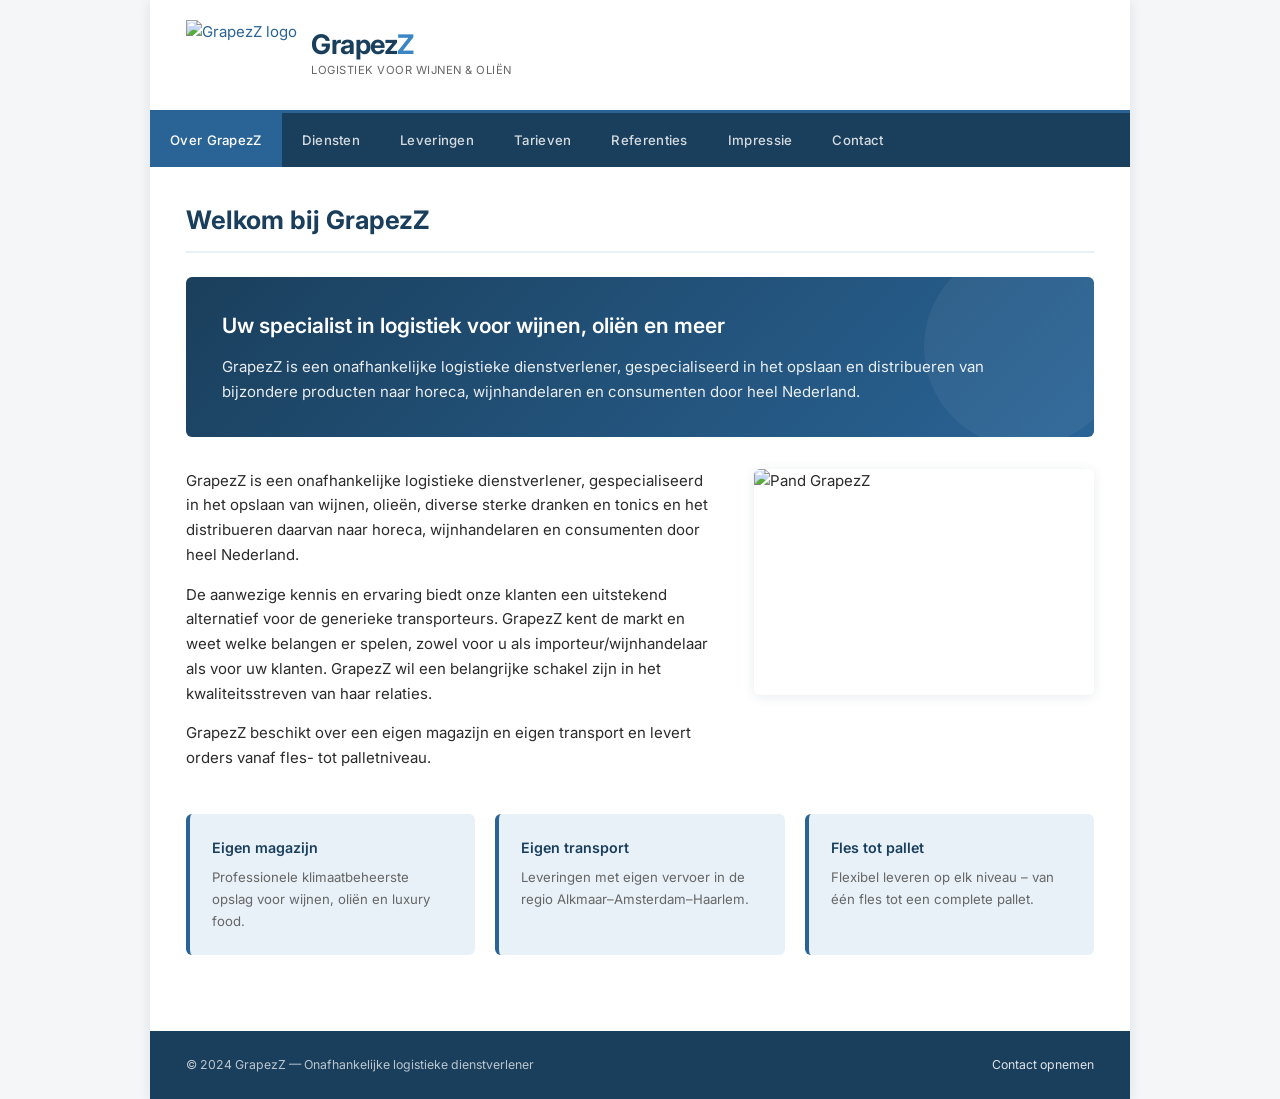
==== index.html @ 47f4618d "grapezz website v1" ====
<!DOCTYPE html>
<html lang="nl">
<head>
  <meta charset="UTF-8" />
  <meta name="viewport" content="width=device-width, initial-scale=1.0" />
  <title>Welkom bij GrapezZ | grapezz.nl</title>
  <link rel="icon" href="https://grapezz.nl/sites/grapezz/files/logo-fav.png" type="image/png" />
  <link rel="preconnect" href="https://fonts.googleapis.com" />
  <link rel="preconnect" href="https://fonts.gstatic.com" crossorigin />
  <link href="https://fonts.googleapis.com/css2?family=Inter:wght@400;500;600;700&display=swap" rel="stylesheet" />
  <link rel="stylesheet" href="css/style.css" />
</head>
<body>

<div class="site-wrapper">

  <!-- Header -->
  <header class="site-header">
    <a href="index.html" class="logo-link">
      <img src="https://grapezz.nl/sites/grapezz/files/logo.png" alt="GrapezZ logo" class="logo-img" />
      <div class="brand-text">
        <span class="brand-name">Grapez<span>Z</span></span>
        <span class="brand-tagline">Logistiek voor wijnen &amp; oliën</span>
      </div>
    </a>
  </header>

  <!-- Navigation -->
  <nav class="site-nav" aria-label="Hoofdmenu">
    <ul>
      <li class="active"><a href="index.html">Over GrapezZ</a></li>
      <li><a href="diensten.html">Diensten</a></li>
      <li><a href="leveringen.html">Leveringen</a></li>
      <li><a href="tarieven.html">Tarieven</a></li>
      <li><a href="referenties.html">Referenties</a></li>
      <li><a href="impressie.html">Impressie</a></li>
      <li><a href="contact.html">Contact</a></li>
    </ul>
  </nav>

  <!-- Main content -->
  <main class="site-main">
    <h1 class="page-title">Welkom bij GrapezZ</h1>

    <div class="intro-hero">
      <h2>Uw specialist in logistiek voor wijnen, oliën en meer</h2>
      <p>GrapezZ is een onafhankelijke logistieke dienstverlener, gespecialiseerd in het opslaan en distribueren van bijzondere producten naar horeca, wijnhandelaren en consumenten door heel Nederland.</p>
    </div>

    <div class="content-block">
      <div class="content-text">
        <p>GrapezZ is een onafhankelijke logistieke dienstverlener, gespecialiseerd in het opslaan van wijnen, olieën, diverse sterke dranken en tonics en het distribueren daarvan naar horeca, wijnhandelaren en consumenten door heel Nederland.</p>
        <p>De aanwezige kennis en ervaring biedt onze klanten een uitstekend alternatief voor de generieke transporteurs. GrapezZ kent de markt en weet welke belangen er spelen, zowel voor u als importeur/wijnhandelaar als voor uw klanten. GrapezZ wil een belangrijke schakel zijn in het kwaliteitsstreven van haar relaties.</p>
        <p>GrapezZ beschikt over een eigen magazijn en eigen transport en levert orders vanaf fles- tot palletniveau.</p>
      </div>
      <div class="content-image">
        <img src="https://grapezz.nl/sites/grapezz/files/pand.jpg" alt="Pand GrapezZ" />
      </div>
    </div>

    <div class="feature-cards">
      <div class="feature-card">
        <h3>Eigen magazijn</h3>
        <p>Professionele klimaatbeheerste opslag voor wijnen, oliën en luxury food.</p>
      </div>
      <div class="feature-card">
        <h3>Eigen transport</h3>
        <p>Leveringen met eigen vervoer in de regio Alkmaar–Amsterdam–Haarlem.</p>
      </div>
      <div class="feature-card">
        <h3>Fles tot pallet</h3>
        <p>Flexibel leveren op elk niveau – van één fles tot een complete pallet.</p>
      </div>
    </div>
  </main>

  <!-- Footer -->
  <footer class="site-footer">
    <span>&copy; 2024 GrapezZ &mdash; Onafhankelijke logistieke dienstverlener</span>
    <span><a href="contact.html">Contact opnemen</a></span>
  </footer>

</div>

</body>
</html>
---- css/style.css ----
/* === GrapezZ Modern Stylesheet === */

*, *::before, *::after {
  box-sizing: border-box;
  margin: 0;
  padding: 0;
}

:root {
  --blue-dark:   #1a3f5c;
  --blue-main:   #2a6496;
  --blue-light:  #3a85c3;
  --blue-bg:     #e8f1f8;
  --accent:      #c8a96e;
  --text:        #2b2b2b;
  --text-muted:  #666;
  --white:       #ffffff;
  --border:      #d0dde8;
  --shadow:      0 2px 12px rgba(26,63,92,.10);
  --radius:      6px;
  --max-w:       980px;
  --nav-h:       54px;
}

html {
  font-size: 15px;
  scroll-behavior: smooth;
}

body {
  font-family: 'Inter', Arial, sans-serif;
  color: var(--text);
  background: #f4f6f8;
  line-height: 1.65;
}

a {
  color: var(--blue-main);
  text-decoration: none;
}
a:hover { text-decoration: underline; color: var(--blue-dark); }

img { max-width: 100%; height: auto; display: block; }

/* ── Layout wrapper ── */
.site-wrapper {
  max-width: var(--max-w);
  margin: 0 auto;
  background: var(--white);
  box-shadow: var(--shadow);
  min-height: 100vh;
  display: flex;
  flex-direction: column;
}

/* ── Header ── */
.site-header {
  background: var(--white);
  border-bottom: 3px solid var(--blue-main);
  padding: 20px 36px;
  display: flex;
  align-items: center;
  justify-content: space-between;
  gap: 20px;
}

.site-header .logo-link {
  display: flex;
  align-items: center;
  gap: 14px;
  text-decoration: none;
}

.site-header .logo-img {
  height: 70px;
  width: auto;
}

.site-header .brand-text {
  display: flex;
  flex-direction: column;
}

.brand-name {
  font-size: 1.8rem;
  font-weight: 700;
  color: var(--blue-dark);
  letter-spacing: -0.5px;
  line-height: 1;
}

.brand-name span { color: var(--blue-light); }

.brand-tagline {
  font-size: 0.75rem;
  color: var(--text-muted);
  letter-spacing: 0.5px;
  text-transform: uppercase;
  margin-top: 3px;
}

/* ── Navigation ── */
.site-nav {
  background: var(--blue-dark);
  position: sticky;
  top: 0;
  z-index: 100;
}

.site-nav ul {
  list-style: none;
  display: flex;
  max-width: var(--max-w);
  margin: 0 auto;
}

.site-nav a {
  display: block;
  padding: 0 20px;
  line-height: var(--nav-h);
  color: rgba(255,255,255,.82);
  font-size: 0.88rem;
  font-weight: 500;
  letter-spacing: 0.3px;
  white-space: nowrap;
  transition: background .15s, color .15s;
}

.site-nav a:hover,
.site-nav li.active a {
  background: var(--blue-main);
  color: var(--white);
  text-decoration: none;
}

/* ── Breadcrumb ── */
.breadcrumb {
  padding: 10px 0 6px;
  font-size: 0.82rem;
  color: var(--text-muted);
}
.breadcrumb a { color: var(--blue-main); }
.breadcrumb a:hover { text-decoration: underline; }
.breadcrumb span { margin: 0 5px; }

/* ── Main content ── */
.site-main {
  flex: 1;
  padding: 32px 36px 48px;
}

.page-title {
  font-size: 1.7rem;
  font-weight: 700;
  color: var(--blue-dark);
  margin-bottom: 24px;
  padding-bottom: 10px;
  border-bottom: 2px solid var(--blue-bg);
}

/* ── Content blocks ── */
.content-block {
  display: flex;
  gap: 36px;
  align-items: flex-start;
}

.content-text { flex: 1; }
.content-text p { margin-bottom: 1rem; }

.content-image {
  flex-shrink: 0;
  width: 340px;
}

.content-image img {
  border-radius: var(--radius);
  box-shadow: var(--shadow);
  width: 100%;
  height: 226px;
  object-fit: cover;
}

/* ── Intro section (home) ── */
.intro-hero {
  background: linear-gradient(135deg, var(--blue-dark) 0%, var(--blue-main) 100%);
  color: var(--white);
  border-radius: var(--radius);
  padding: 32px 36px;
  margin-bottom: 32px;
  position: relative;
  overflow: hidden;
}

.intro-hero::after {
  content: '';
  position: absolute;
  right: -30px;
  top: -30px;
  width: 200px;
  height: 200px;
  background: rgba(255,255,255,.05);
  border-radius: 50%;
}

.intro-hero h2 {
  font-size: 1.4rem;
  margin-bottom: 10px;
  font-weight: 600;
}

.intro-hero p { opacity: .9; line-height: 1.7; }

/* ── Feature cards ── */
.feature-cards {
  display: grid;
  grid-template-columns: repeat(3, 1fr);
  gap: 20px;
  margin: 28px 0;
}

.feature-card {
  background: var(--blue-bg);
  border-radius: var(--radius);
  padding: 22px;
  border-left: 4px solid var(--blue-main);
}

.feature-card h3 {
  color: var(--blue-dark);
  font-size: 0.95rem;
  margin-bottom: 8px;
  font-weight: 600;
}

.feature-card p {
  font-size: 0.88rem;
  color: var(--text-muted);
  margin: 0;
}

/* ── Reference grid ── */
.ref-intro {
  margin-bottom: 24px;
  color: var(--text-muted);
}

.ref-grid {
  display: grid;
  grid-template-columns: repeat(3, 1fr);
  gap: 24px;
}

.ref-card {
  background: var(--white);
  border: 1px solid var(--border);
  border-radius: var(--radius);
  padding: 20px;
  text-align: center;
  transition: box-shadow .2s, transform .2s;
}

.ref-card:hover {
  box-shadow: 0 4px 20px rgba(26,63,92,.12);
  transform: translateY(-2px);
}

.ref-card img {
  height: 60px;
  width: auto;
  margin: 0 auto 12px;
  object-fit: contain;
}

.ref-card h3 {
  font-size: 0.88rem;
  color: var(--blue-dark);
  margin-bottom: 6px;
}

.ref-card a {
  font-size: 0.78rem;
  color: var(--blue-light);
}

/* ── Impressie gallery ── */
.gallery-grid {
  display: grid;
  grid-template-columns: repeat(3, 1fr);
  gap: 16px;
}

.gallery-item img {
  border-radius: var(--radius);
  width: 100%;
  height: 200px;
  object-fit: cover;
  transition: transform .2s, box-shadow .2s;
  cursor: zoom-in;
}

.gallery-item img:hover {
  transform: scale(1.02);
  box-shadow: 0 6px 24px rgba(0,0,0,.18);
}

/* ── Contact page ── */
.contact-grid {
  display: grid;
  grid-template-columns: 1fr 1fr;
  gap: 40px;
}

.contact-info h3 {
  color: var(--blue-dark);
  margin-bottom: 16px;
  font-size: 1rem;
}

.contact-detail {
  display: flex;
  gap: 12px;
  margin-bottom: 14px;
  align-items: flex-start;
}

.contact-detail .icon {
  width: 22px;
  height: 22px;
  background: var(--blue-main);
  border-radius: 4px;
  display: flex;
  align-items: center;
  justify-content: center;
  flex-shrink: 0;
  color: white;
  font-size: 12px;
}

.contact-detail p { margin: 0; font-size: 0.9rem; }
.contact-detail strong { color: var(--text); }

/* ── Form ── */
.contact-form h3 {
  color: var(--blue-dark);
  margin-bottom: 16px;
  font-size: 1rem;
}

.form-group {
  margin-bottom: 16px;
}

.form-group label {
  display: block;
  font-size: 0.85rem;
  font-weight: 500;
  color: var(--text);
  margin-bottom: 5px;
}

.form-group input,
.form-group textarea,
.form-group select {
  width: 100%;
  padding: 9px 12px;
  border: 1px solid var(--border);
  border-radius: var(--radius);
  font-size: 0.9rem;
  font-family: inherit;
  color: var(--text);
  background: var(--white);
  transition: border-color .15s;
}

.form-group input:focus,
.form-group textarea:focus {
  outline: none;
  border-color: var(--blue-main);
  box-shadow: 0 0 0 3px rgba(42,100,150,.12);
}

.form-group textarea { resize: vertical; min-height: 120px; }

.btn-submit {
  background: var(--blue-main);
  color: var(--white);
  border: none;
  padding: 11px 28px;
  border-radius: var(--radius);
  font-size: 0.9rem;
  font-weight: 600;
  cursor: pointer;
  transition: background .15s;
}

.btn-submit:hover { background: var(--blue-dark); }

/* ── Tarieven list ── */
.tarieven-list {
  list-style: none;
  margin: 20px 0;
}

.tarieven-list li {
  padding: 12px 16px;
  background: var(--blue-bg);
  border-radius: var(--radius);
  margin-bottom: 8px;
  border-left: 4px solid var(--blue-light);
  font-size: 0.92rem;
}

.cta-box {
  background: var(--blue-dark);
  color: var(--white);
  border-radius: var(--radius);
  padding: 22px 28px;
  margin-top: 24px;
}

.cta-box p { opacity: .88; margin-bottom: 14px; }

.cta-box a {
  display: inline-block;
  background: var(--accent);
  color: var(--white);
  padding: 9px 22px;
  border-radius: var(--radius);
  font-weight: 600;
  font-size: 0.9rem;
  transition: opacity .15s;
}

.cta-box a:hover { opacity: .85; text-decoration: none; }

/* ── Footer ── */
.site-footer {
  background: var(--blue-dark);
  color: rgba(255,255,255,.7);
  padding: 24px 36px;
  font-size: 0.82rem;
  display: flex;
  justify-content: space-between;
  align-items: center;
  gap: 16px;
  flex-wrap: wrap;
}

.site-footer a { color: rgba(255,255,255,.85); }
.site-footer a:hover { color: white; }

/* ── Responsive ── */
@media (max-width: 750px) {
  .site-header { padding: 16px 20px; }
  .site-main    { padding: 24px 20px 36px; }

  .site-nav ul  { flex-wrap: wrap; }
  .site-nav a   { line-height: 1; padding: 12px 14px; }

  .content-block   { flex-direction: column; }
  .content-image   { width: 100%; }
  .content-image img { height: 220px; }

  .feature-cards   { grid-template-columns: 1fr; }
  .ref-grid        { grid-template-columns: repeat(2, 1fr); }
  .gallery-grid    { grid-template-columns: repeat(2, 1fr); }
  .contact-grid    { grid-template-columns: 1fr; }
  .site-footer     { flex-direction: column; text-align: center; }
}

@media (max-width: 480px) {
  .ref-grid        { grid-template-columns: 1fr; }
  .gallery-grid    { grid-template-columns: 1fr; }
  .brand-name      { font-size: 1.4rem; }
}
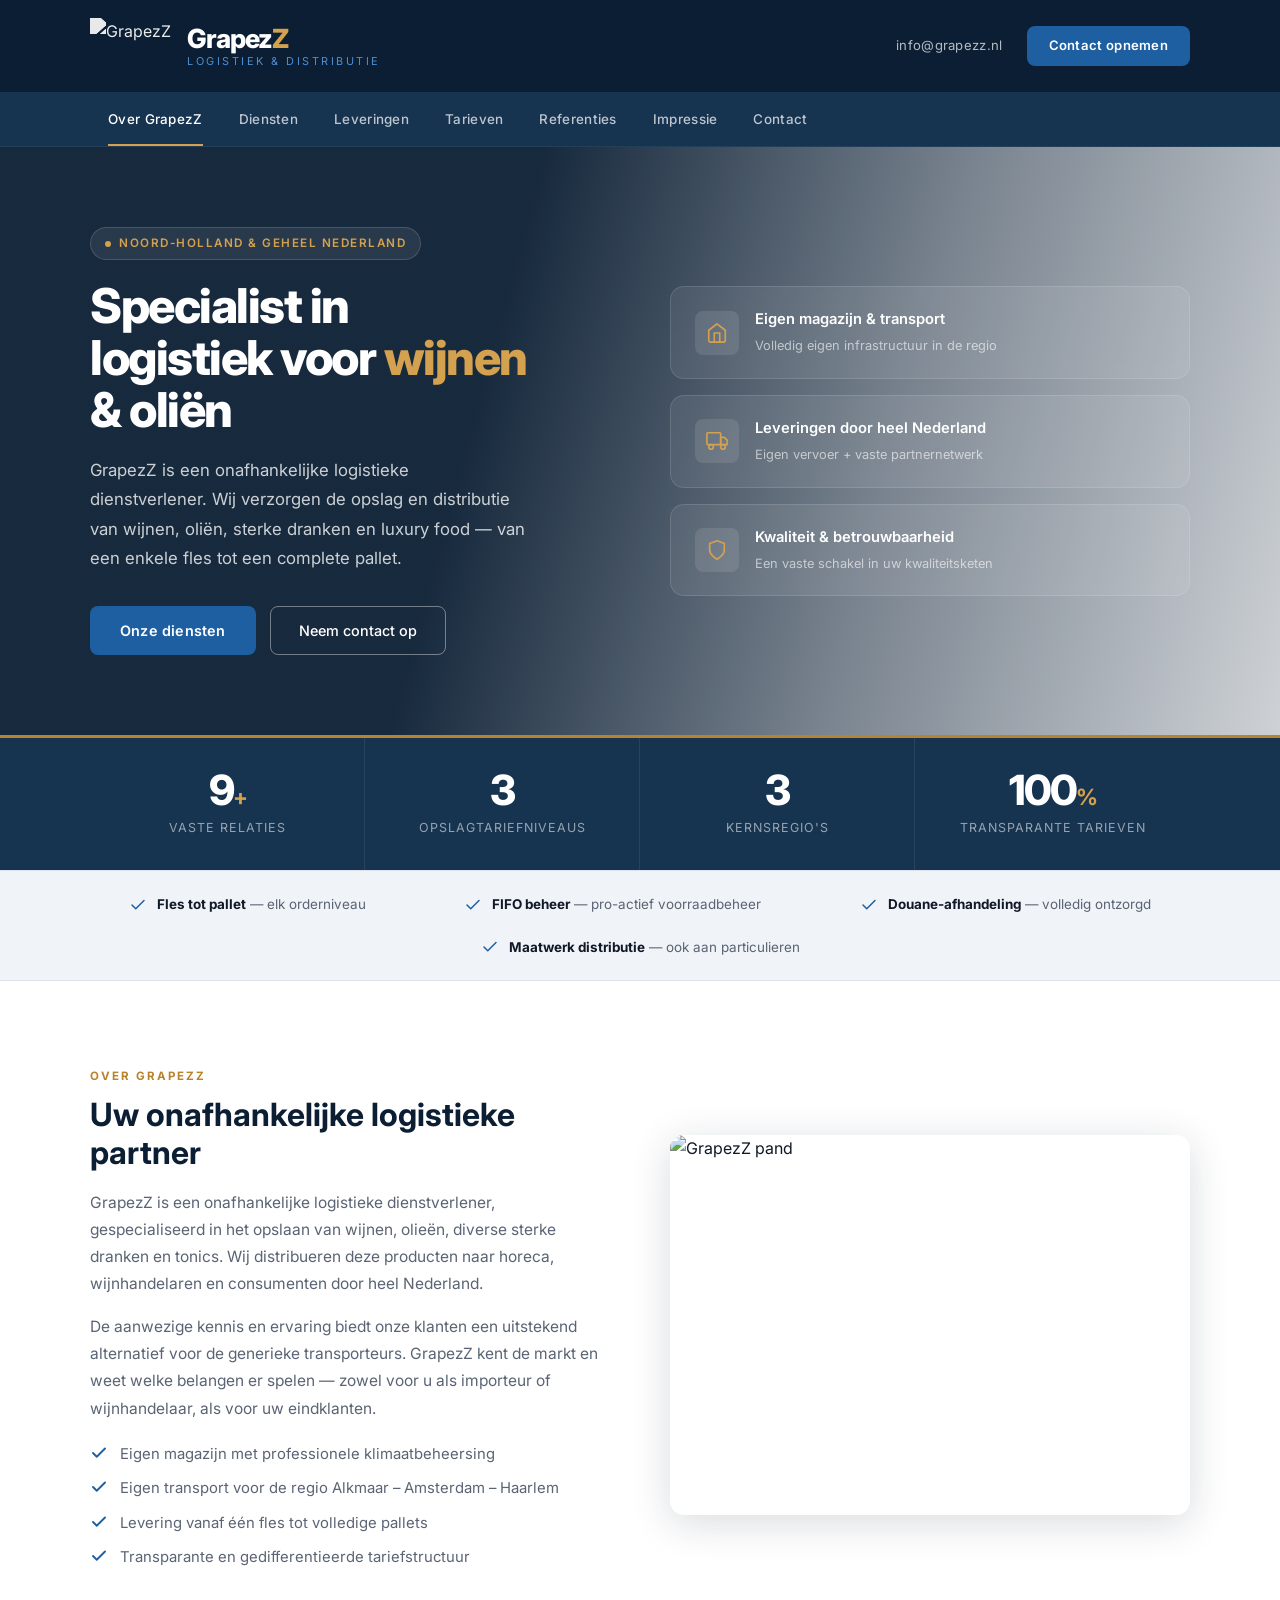
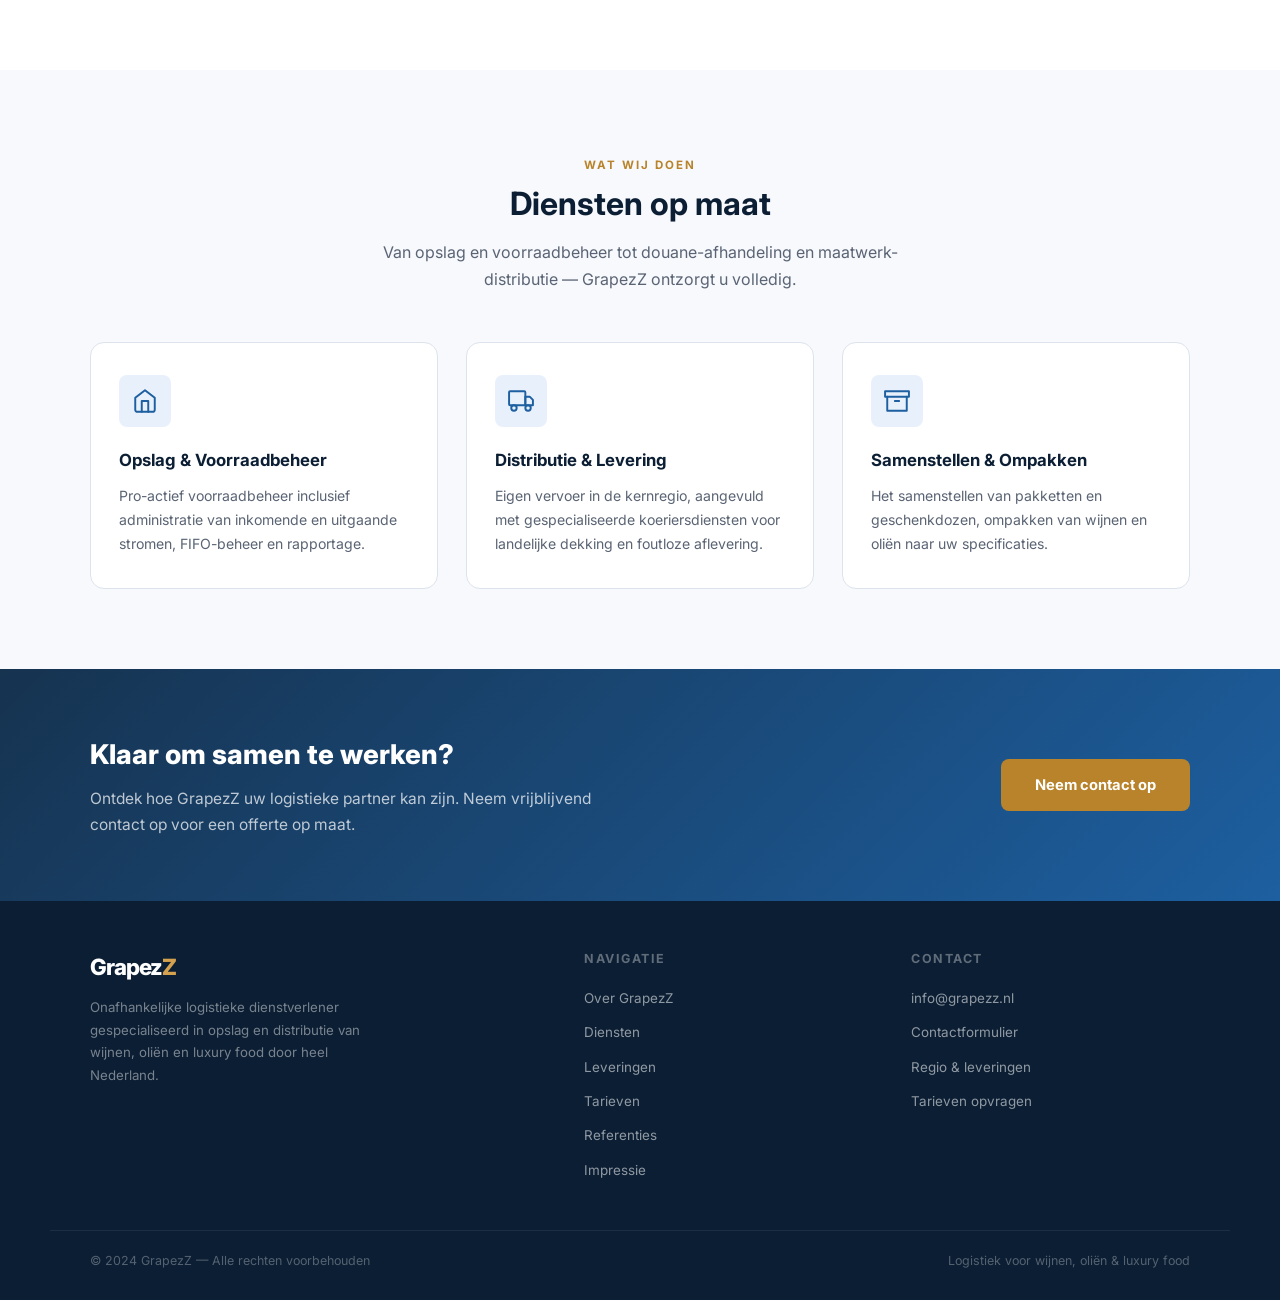
==== commit bf7b6cf2: "changes" ====
--- a/index.html
+++ b/index.html
@@ -3,30 +3,36 @@
 <head>
   <meta charset="UTF-8" />
   <meta name="viewport" content="width=device-width, initial-scale=1.0" />
-  <title>Welkom bij GrapezZ | grapezz.nl</title>
+  <title>Welkom bij GrapezZ — Logistiek voor wijnen &amp; oliën</title>
+  <meta name="description" content="GrapezZ is een onafhankelijke logistieke dienstverlener gespecialiseerd in opslag en distributie van wijnen, oliën en luxury food door heel Nederland." />
   <link rel="icon" href="https://grapezz.nl/sites/grapezz/files/logo-fav.png" type="image/png" />
   <link rel="preconnect" href="https://fonts.googleapis.com" />
   <link rel="preconnect" href="https://fonts.gstatic.com" crossorigin />
-  <link href="https://fonts.googleapis.com/css2?family=Inter:wght@400;500;600;700&display=swap" rel="stylesheet" />
+  <link href="https://fonts.googleapis.com/css2?family=Inter:wght@400;500;600;700;800&display=swap" rel="stylesheet" />
   <link rel="stylesheet" href="css/style.css" />
 </head>
 <body>
 
-<div class="site-wrapper">
-
-  <!-- Header -->
-  <header class="site-header">
+<!-- ── Header ── -->
+<header class="site-header">
+  <div class="header-inner">
     <a href="index.html" class="logo-link">
-      <img src="https://grapezz.nl/sites/grapezz/files/logo.png" alt="GrapezZ logo" class="logo-img" />
+      <img src="https://grapezz.nl/sites/grapezz/files/logo.png" alt="GrapezZ" class="logo-img" />
       <div class="brand-text">
-        <span class="brand-name">Grapez<span>Z</span></span>
-        <span class="brand-tagline">Logistiek voor wijnen &amp; oliën</span>
+        <span class="brand-name">Grapez<em>Z</em></span>
+        <span class="brand-tag">Logistiek &amp; Distributie</span>
       </div>
     </a>
-  </header>
-
-  <!-- Navigation -->
-  <nav class="site-nav" aria-label="Hoofdmenu">
+    <div class="header-contact">
+      <a href="mailto:info@grapezz.nl">info@grapezz.nl</a>
+      <a href="contact.html" class="btn-header">Contact opnemen</a>
+    </div>
+  </div>
+</header>
+
+<!-- ── Nav ── -->
+<nav class="site-nav" aria-label="Hoofdmenu">
+  <div class="nav-inner">
     <ul>
       <li class="active"><a href="index.html">Over GrapezZ</a></li>
       <li><a href="diensten.html">Diensten</a></li>
@@ -36,51 +42,230 @@
       <li><a href="impressie.html">Impressie</a></li>
       <li><a href="contact.html">Contact</a></li>
     </ul>
-  </nav>
-
-  <!-- Main content -->
-  <main class="site-main">
-    <h1 class="page-title">Welkom bij GrapezZ</h1>
-
-    <div class="intro-hero">
-      <h2>Uw specialist in logistiek voor wijnen, oliën en meer</h2>
-      <p>GrapezZ is een onafhankelijke logistieke dienstverlener, gespecialiseerd in het opslaan en distribueren van bijzondere producten naar horeca, wijnhandelaren en consumenten door heel Nederland.</p>
-    </div>
-
-    <div class="content-block">
-      <div class="content-text">
-        <p>GrapezZ is een onafhankelijke logistieke dienstverlener, gespecialiseerd in het opslaan van wijnen, olieën, diverse sterke dranken en tonics en het distribueren daarvan naar horeca, wijnhandelaren en consumenten door heel Nederland.</p>
-        <p>De aanwezige kennis en ervaring biedt onze klanten een uitstekend alternatief voor de generieke transporteurs. GrapezZ kent de markt en weet welke belangen er spelen, zowel voor u als importeur/wijnhandelaar als voor uw klanten. GrapezZ wil een belangrijke schakel zijn in het kwaliteitsstreven van haar relaties.</p>
-        <p>GrapezZ beschikt over een eigen magazijn en eigen transport en levert orders vanaf fles- tot palletniveau.</p>
-      </div>
-      <div class="content-image">
-        <img src="https://grapezz.nl/sites/grapezz/files/pand.jpg" alt="Pand GrapezZ" />
-      </div>
-    </div>
-
-    <div class="feature-cards">
-      <div class="feature-card">
-        <h3>Eigen magazijn</h3>
-        <p>Professionele klimaatbeheerste opslag voor wijnen, oliën en luxury food.</p>
-      </div>
-      <div class="feature-card">
-        <h3>Eigen transport</h3>
-        <p>Leveringen met eigen vervoer in de regio Alkmaar–Amsterdam–Haarlem.</p>
-      </div>
-      <div class="feature-card">
-        <h3>Fles tot pallet</h3>
-        <p>Flexibel leveren op elk niveau – van één fles tot een complete pallet.</p>
-      </div>
-    </div>
-  </main>
-
-  <!-- Footer -->
-  <footer class="site-footer">
-    <span>&copy; 2024 GrapezZ &mdash; Onafhankelijke logistieke dienstverlener</span>
-    <span><a href="contact.html">Contact opnemen</a></span>
-  </footer>
-
+  </div>
+</nav>
+
+<!-- ── Hero ── -->
+<section class="home-hero">
+  <div class="container">
+    <div class="hero-content">
+      <div class="hero-eyebrow"><span></span>Noord-Holland &amp; geheel Nederland</div>
+      <h1 class="hero-title">
+        Specialist in<br>
+        logistiek voor <em>wijnen</em><br>
+        &amp; oliën
+      </h1>
+      <p class="hero-desc">
+        GrapezZ is een onafhankelijke logistieke dienstverlener. Wij verzorgen de opslag en distributie van wijnen, oliën, sterke dranken en luxury food — van een enkele fles tot een complete pallet.
+      </p>
+      <div class="hero-actions">
+        <a href="diensten.html" class="btn-primary">Onze diensten</a>
+        <a href="contact.html" class="btn-outline">Neem contact op</a>
+      </div>
+    </div>
+
+    <div class="hero-trust">
+      <div class="trust-card">
+        <div class="trust-icon">
+          <svg viewBox="0 0 24 24" fill="none" stroke="currentColor" stroke-width="1.8" stroke-linecap="round" stroke-linejoin="round">
+            <path d="M3 9l9-7 9 7v11a2 2 0 01-2 2H5a2 2 0 01-2-2z"/><polyline points="9 22 9 12 15 12 15 22"/>
+          </svg>
+        </div>
+        <div class="trust-text">
+          <strong>Eigen magazijn &amp; transport</strong>
+          <span>Volledig eigen infrastructuur in de regio</span>
+        </div>
+      </div>
+      <div class="trust-card">
+        <div class="trust-icon">
+          <svg viewBox="0 0 24 24" fill="none" stroke="currentColor" stroke-width="1.8" stroke-linecap="round" stroke-linejoin="round">
+            <rect x="1" y="3" width="15" height="13" rx="1"/><path d="M16 8h4l3 3v5h-7V8z"/><circle cx="5.5" cy="18.5" r="2.5"/><circle cx="18.5" cy="18.5" r="2.5"/>
+          </svg>
+        </div>
+        <div class="trust-text">
+          <strong>Leveringen door heel Nederland</strong>
+          <span>Eigen vervoer + vaste partnernetwerk</span>
+        </div>
+      </div>
+      <div class="trust-card">
+        <div class="trust-icon">
+          <svg viewBox="0 0 24 24" fill="none" stroke="currentColor" stroke-width="1.8" stroke-linecap="round" stroke-linejoin="round">
+            <path d="M12 22s8-4 8-10V5l-8-3-8 3v7c0 6 8 10 8 10z"/>
+          </svg>
+        </div>
+        <div class="trust-text">
+          <strong>Kwaliteit &amp; betrouwbaarheid</strong>
+          <span>Een vaste schakel in uw kwaliteitsketen</span>
+        </div>
+      </div>
+    </div>
+  </div>
+</section>
+
+<!-- ── Stats bar ── -->
+<div class="stats-bar">
+  <div class="container">
+    <div class="stat-item">
+      <span class="stat-number"><span data-count="9">0</span><span class="stat-suffix">+</span></span>
+      <span class="stat-label">Vaste relaties</span>
+    </div>
+    <div class="stat-item">
+      <span class="stat-number"><span data-count="3">0</span></span>
+      <span class="stat-label">Opslagtariefniveaus</span>
+    </div>
+    <div class="stat-item">
+      <span class="stat-number"><span data-count="3">0</span></span>
+      <span class="stat-label">Kernsregio's</span>
+    </div>
+    <div class="stat-item">
+      <span class="stat-number"><span data-count="100">0</span><span class="stat-suffix">%</span></span>
+      <span class="stat-label">Transparante tarieven</span>
+    </div>
+  </div>
 </div>
 
+<!-- ── Info strip ── -->
+<div class="info-strip">
+  <div class="container">
+    <div class="info-item">
+      <svg viewBox="0 0 24 24" fill="none" stroke="currentColor" stroke-width="2" stroke-linecap="round" stroke-linejoin="round"><polyline points="20 6 9 17 4 12"/></svg>
+      <span><strong>Fles tot pallet</strong> — elk orderniveau</span>
+    </div>
+    <div class="info-item">
+      <svg viewBox="0 0 24 24" fill="none" stroke="currentColor" stroke-width="2" stroke-linecap="round" stroke-linejoin="round"><polyline points="20 6 9 17 4 12"/></svg>
+      <span><strong>FIFO beheer</strong> — pro-actief voorraadbeheer</span>
+    </div>
+    <div class="info-item">
+      <svg viewBox="0 0 24 24" fill="none" stroke="currentColor" stroke-width="2" stroke-linecap="round" stroke-linejoin="round"><polyline points="20 6 9 17 4 12"/></svg>
+      <span><strong>Douane-afhandeling</strong> — volledig ontzorgd</span>
+    </div>
+    <div class="info-item">
+      <svg viewBox="0 0 24 24" fill="none" stroke="currentColor" stroke-width="2" stroke-linecap="round" stroke-linejoin="round"><polyline points="20 6 9 17 4 12"/></svg>
+      <span><strong>Maatwerk distributie</strong> — ook aan particulieren</span>
+    </div>
+  </div>
+</div>
+
+<!-- ── Over ons ── -->
+<section class="section">
+  <div class="container">
+    <div class="two-col">
+      <div class="col-text fade-up">
+        <span class="section-label">Over GrapezZ</span>
+        <h2 class="section-title">Uw onafhankelijke logistieke partner</h2>
+        <p>GrapezZ is een onafhankelijke logistieke dienstverlener, gespecialiseerd in het opslaan van wijnen, olieën, diverse sterke dranken en tonics. Wij distribueren deze producten naar horeca, wijnhandelaren en consumenten door heel Nederland.</p>
+        <p>De aanwezige kennis en ervaring biedt onze klanten een uitstekend alternatief voor de generieke transporteurs. GrapezZ kent de markt en weet welke belangen er spelen — zowel voor u als importeur of wijnhandelaar, als voor uw eindklanten.</p>
+        <ul class="checklist">
+          <li>
+            <svg viewBox="0 0 24 24" fill="none" stroke="currentColor" stroke-width="2.5" stroke-linecap="round" stroke-linejoin="round"><polyline points="20 6 9 17 4 12"/></svg>
+            Eigen magazijn met professionele klimaatbeheersing
+          </li>
+          <li>
+            <svg viewBox="0 0 24 24" fill="none" stroke="currentColor" stroke-width="2.5" stroke-linecap="round" stroke-linejoin="round"><polyline points="20 6 9 17 4 12"/></svg>
+            Eigen transport voor de regio Alkmaar – Amsterdam – Haarlem
+          </li>
+          <li>
+            <svg viewBox="0 0 24 24" fill="none" stroke="currentColor" stroke-width="2.5" stroke-linecap="round" stroke-linejoin="round"><polyline points="20 6 9 17 4 12"/></svg>
+            Levering vanaf één fles tot volledige pallets
+          </li>
+          <li>
+            <svg viewBox="0 0 24 24" fill="none" stroke="currentColor" stroke-width="2.5" stroke-linecap="round" stroke-linejoin="round"><polyline points="20 6 9 17 4 12"/></svg>
+            Transparante en gedifferentieerde tariefstructuur
+          </li>
+        </ul>
+      </div>
+      <div class="col-img fade-up" style="transition-delay:.12s">
+        <img src="https://grapezz.nl/sites/grapezz/files/pand.jpg" alt="GrapezZ pand" />
+      </div>
+    </div>
+  </div>
+</section>
+
+<!-- ── Diensten ── -->
+<section class="section bg-light">
+  <div class="container">
+    <div class="section-header center fade-up">
+      <span class="section-label">Wat wij doen</span>
+      <h2 class="section-title">Diensten op maat</h2>
+      <p class="section-sub">Van opslag en voorraadbeheer tot douane-afhandeling en maatwerk-distributie — GrapezZ ontzorgt u volledig.</p>
+    </div>
+    <div class="service-grid">
+      <div class="service-card fade-up" style="transition-delay:.08s">
+        <div class="card-icon">
+          <svg viewBox="0 0 24 24" fill="none" stroke="currentColor" stroke-width="1.8" stroke-linecap="round" stroke-linejoin="round">
+            <path d="M3 9l9-7 9 7v11a2 2 0 01-2 2H5a2 2 0 01-2-2z"/><polyline points="9 22 9 12 15 12 15 22"/>
+          </svg>
+        </div>
+        <h3>Opslag &amp; Voorraadbeheer</h3>
+        <p>Pro-actief voorraadbeheer inclusief administratie van inkomende en uitgaande stromen, FIFO-beheer en rapportage.</p>
+      </div>
+      <div class="service-card fade-up" style="transition-delay:.16s">
+        <div class="card-icon">
+          <svg viewBox="0 0 24 24" fill="none" stroke="currentColor" stroke-width="1.8" stroke-linecap="round" stroke-linejoin="round">
+            <rect x="1" y="3" width="15" height="13" rx="1"/><path d="M16 8h4l3 3v5h-7V8z"/><circle cx="5.5" cy="18.5" r="2.5"/><circle cx="18.5" cy="18.5" r="2.5"/>
+          </svg>
+        </div>
+        <h3>Distributie &amp; Levering</h3>
+        <p>Eigen vervoer in de kernregio, aangevuld met gespecialiseerde koeriersdiensten voor landelijke dekking en foutloze aflevering.</p>
+      </div>
+      <div class="service-card fade-up" style="transition-delay:.24s">
+        <div class="card-icon">
+          <svg viewBox="0 0 24 24" fill="none" stroke="currentColor" stroke-width="1.8" stroke-linecap="round" stroke-linejoin="round">
+            <polyline points="21 8 21 21 3 21 3 8"/><rect x="1" y="3" width="22" height="5"/><line x1="10" y1="12" x2="14" y2="12"/>
+          </svg>
+        </div>
+        <h3>Samenstellen &amp; Ompakken</h3>
+        <p>Het samenstellen van pakketten en geschenkdozen, ompakken van wijnen en oliën naar uw specificaties.</p>
+      </div>
+    </div>
+  </div>
+</section>
+
+<!-- ── CTA ── -->
+<div class="cta-banner">
+  <div class="container">
+    <div>
+      <h2>Klaar om samen te werken?</h2>
+      <p>Ontdek hoe GrapezZ uw logistieke partner kan zijn. Neem vrijblijvend contact op voor een offerte op maat.</p>
+    </div>
+    <a href="contact.html" class="btn-cta">Neem contact op</a>
+  </div>
+</div>
+
+<!-- ── Footer ── -->
+<footer class="site-footer">
+  <div class="footer-grid">
+    <div class="footer-brand">
+      <div class="brand-name">Grapez<em>Z</em></div>
+      <p>Onafhankelijke logistieke dienstverlener gespecialiseerd in opslag en distributie van wijnen, oliën en luxury food door heel Nederland.</p>
+    </div>
+    <div class="footer-col">
+      <h4>Navigatie</h4>
+      <ul>
+        <li><a href="index.html">Over GrapezZ</a></li>
+        <li><a href="diensten.html">Diensten</a></li>
+        <li><a href="leveringen.html">Leveringen</a></li>
+        <li><a href="tarieven.html">Tarieven</a></li>
+        <li><a href="referenties.html">Referenties</a></li>
+        <li><a href="impressie.html">Impressie</a></li>
+      </ul>
+    </div>
+    <div class="footer-col">
+      <h4>Contact</h4>
+      <ul>
+        <li><a href="mailto:info@grapezz.nl">info@grapezz.nl</a></li>
+        <li><a href="contact.html">Contactformulier</a></li>
+        <li><a href="leveringen.html">Regio &amp; leveringen</a></li>
+        <li><a href="tarieven.html">Tarieven opvragen</a></li>
+      </ul>
+    </div>
+  </div>
+  <div class="footer-bottom">
+    <span>&copy; 2024 GrapezZ — Alle rechten voorbehouden</span>
+    <span>Logistiek voor wijnen, oliën &amp; luxury food</span>
+  </div>
+</footer>
+
+<script src="js/main.js"></script>
 </body>
 </html>
--- a/css/style.css
+++ b/css/style.css
@@ -1,248 +1,871 @@
-/* === GrapezZ Modern Stylesheet === */
-
-*, *::before, *::after {
-  box-sizing: border-box;
-  margin: 0;
-  padding: 0;
-}
+/* ===================================================================
+   GrapezZ — Full-width redesign
+   =================================================================== */
+
+*, *::before, *::after { box-sizing: border-box; margin: 0; padding: 0; }
 
 :root {
-  --blue-dark:   #1a3f5c;
-  --blue-main:   #2a6496;
-  --blue-light:  #3a85c3;
-  --blue-bg:     #e8f1f8;
-  --accent:      #c8a96e;
-  --text:        #2b2b2b;
-  --text-muted:  #666;
+  --navy:        #0b1e33;
+  --navy-mid:    #163350;
+  --blue:        #1d5fa0;
+  --blue-light:  #4b8ed4;
+  --blue-pale:   #e8f1fb;
+  --gold:        #b8832a;
+  --gold-light:  #d4a14f;
   --white:       #ffffff;
-  --border:      #d0dde8;
-  --shadow:      0 2px 12px rgba(26,63,92,.10);
-  --radius:      6px;
-  --max-w:       980px;
-  --nav-h:       54px;
-}
-
-html {
-  font-size: 15px;
-  scroll-behavior: smooth;
-}
+  --off-white:   #f7f9fc;
+  --gray-100:    #f0f3f7;
+  --gray-200:    #dde3ec;
+  --gray-400:    #9ca3af;
+  --gray-600:    #4b5563;
+  --text:        #111827;
+  --text-muted:  #5a6474;
+  --radius:      8px;
+  --radius-lg:   14px;
+  --shadow-sm:   0 1px 4px rgba(0,0,0,.08);
+  --shadow:      0 4px 20px rgba(11,30,51,.10);
+  --shadow-lg:   0 8px 40px rgba(11,30,51,.16);
+  --transition:  .22s ease;
+  --container:   1180px;
+}
+
+html { font-size: 16px; scroll-behavior: smooth; }
 
 body {
-  font-family: 'Inter', Arial, sans-serif;
+  font-family: 'Inter', system-ui, Arial, sans-serif;
   color: var(--text);
-  background: #f4f6f8;
+  background: var(--white);
   line-height: 1.65;
 }
 
-a {
-  color: var(--blue-main);
+a { color: var(--blue); text-decoration: none; }
+a:hover { color: var(--navy-mid); }
+
+img { max-width: 100%; height: auto; display: block; }
+
+/* ── Utility ─────────────────────────────── */
+.container {
+  max-width: var(--container);
+  margin: 0 auto;
+  padding: 0 40px;
+}
+
+.section-label {
+  display: inline-block;
+  font-size: .72rem;
+  font-weight: 700;
+  letter-spacing: 2px;
+  text-transform: uppercase;
+  color: var(--gold);
+  margin-bottom: 10px;
+}
+
+.section-title {
+  font-size: 2rem;
+  font-weight: 700;
+  color: var(--navy);
+  line-height: 1.2;
+  margin-bottom: 16px;
+}
+
+.section-title.light { color: var(--white); }
+
+.section-sub {
+  font-size: 1rem;
+  color: var(--text-muted);
+  max-width: 580px;
+  line-height: 1.7;
+}
+
+.section-sub.light { color: rgba(255,255,255,.75); }
+
+/* ── Header ───────────────────────────────── */
+.site-header {
+  background: var(--navy);
+  width: 100%;
+}
+
+.header-inner {
+  display: flex;
+  align-items: center;
+  justify-content: space-between;
+  padding: 18px 40px;
+  max-width: var(--container);
+  margin: 0 auto;
+}
+
+.logo-link {
+  display: flex;
+  align-items: center;
+  gap: 16px;
   text-decoration: none;
 }
-a:hover { text-decoration: underline; color: var(--blue-dark); }
-
-img { max-width: 100%; height: auto; display: block; }
-
-/* ── Layout wrapper ── */
-.site-wrapper {
-  max-width: var(--max-w);
-  margin: 0 auto;
-  background: var(--white);
-  box-shadow: var(--shadow);
-  min-height: 100vh;
-  display: flex;
-  flex-direction: column;
-}
-
-/* ── Header ── */
-.site-header {
-  background: var(--white);
-  border-bottom: 3px solid var(--blue-main);
-  padding: 20px 36px;
-  display: flex;
-  align-items: center;
-  justify-content: space-between;
-  gap: 20px;
-}
-
-.site-header .logo-link {
-  display: flex;
-  align-items: center;
-  gap: 14px;
-  text-decoration: none;
-}
-
-.site-header .logo-img {
-  height: 70px;
+
+.logo-img {
+  height: 56px;
   width: auto;
-}
-
-.site-header .brand-text {
-  display: flex;
-  flex-direction: column;
-}
+  filter: brightness(0) invert(1);
+  opacity: .9;
+}
+
+.brand-text { line-height: 1; }
 
 .brand-name {
-  font-size: 1.8rem;
-  font-weight: 700;
-  color: var(--blue-dark);
-  letter-spacing: -0.5px;
-  line-height: 1;
-}
-
-.brand-name span { color: var(--blue-light); }
-
-.brand-tagline {
-  font-size: 0.75rem;
-  color: var(--text-muted);
-  letter-spacing: 0.5px;
+  font-size: 1.65rem;
+  font-weight: 800;
+  color: var(--white);
+  letter-spacing: -1px;
+}
+
+.brand-name em {
+  font-style: normal;
+  color: var(--gold-light);
+}
+
+.brand-tag {
+  display: block;
+  font-size: .68rem;
+  letter-spacing: 2.5px;
   text-transform: uppercase;
-  margin-top: 3px;
-}
-
-/* ── Navigation ── */
+  color: var(--blue-light);
+  margin-top: 4px;
+}
+
+.header-contact {
+  display: flex;
+  align-items: center;
+  gap: 24px;
+}
+
+.header-contact a {
+  color: rgba(255,255,255,.7);
+  font-size: .82rem;
+  letter-spacing: .3px;
+  transition: color var(--transition);
+}
+
+.header-contact a:hover { color: var(--white); }
+
+.header-contact .btn-header {
+  background: var(--blue);
+  color: var(--white);
+  padding: 9px 22px;
+  border-radius: var(--radius);
+  font-size: .82rem;
+  font-weight: 600;
+  transition: background var(--transition);
+}
+
+.header-contact .btn-header:hover { background: var(--blue-light); }
+
+/* ── Navigation ───────────────────────────── */
 .site-nav {
-  background: var(--blue-dark);
+  background: var(--navy-mid);
   position: sticky;
   top: 0;
-  z-index: 100;
-}
-
-.site-nav ul {
-  list-style: none;
-  display: flex;
-  max-width: var(--max-w);
+  z-index: 200;
+  border-bottom: 1px solid rgba(255,255,255,.06);
+}
+
+.nav-inner {
+  max-width: var(--container);
   margin: 0 auto;
-}
+  padding: 0 40px;
+  display: flex;
+  align-items: center;
+}
+
+.site-nav ul { list-style: none; display: flex; }
 
 .site-nav a {
   display: block;
-  padding: 0 20px;
-  line-height: var(--nav-h);
-  color: rgba(255,255,255,.82);
-  font-size: 0.88rem;
+  padding: 16px 18px;
+  font-size: .84rem;
   font-weight: 500;
-  letter-spacing: 0.3px;
+  color: rgba(255,255,255,.72);
+  letter-spacing: .3px;
+  position: relative;
+  transition: color var(--transition);
   white-space: nowrap;
-  transition: background .15s, color .15s;
+}
+
+.site-nav a::after {
+  content: '';
+  position: absolute;
+  bottom: 0;
+  left: 18px;
+  right: 18px;
+  height: 2px;
+  background: var(--gold-light);
+  transform: scaleX(0);
+  transform-origin: left;
+  transition: transform var(--transition);
 }
 
 .site-nav a:hover,
 .site-nav li.active a {
-  background: var(--blue-main);
   color: var(--white);
   text-decoration: none;
 }
 
-/* ── Breadcrumb ── */
+.site-nav li.active a::after,
+.site-nav a:hover::after {
+  transform: scaleX(1);
+}
+
+/* ── Page hero (subpages) ─────────────────── */
+.page-hero {
+  background: linear-gradient(105deg, rgba(11,30,51,.93) 40%, rgba(11,30,51,.55)),
+              center/cover no-repeat;
+  padding: 64px 0 52px;
+  width: 100%;
+}
+
+.page-hero .container { max-width: var(--container); margin: 0 auto; padding: 0 40px; }
+
 .breadcrumb {
-  padding: 10px 0 6px;
-  font-size: 0.82rem;
+  display: flex;
+  align-items: center;
+  gap: 6px;
+  font-size: .78rem;
+  color: rgba(255,255,255,.55);
+  margin-bottom: 14px;
+}
+
+.breadcrumb a { color: rgba(255,255,255,.65); transition: color var(--transition); }
+.breadcrumb a:hover { color: var(--white); }
+.breadcrumb-sep { font-size: .65rem; }
+
+.page-hero h1 {
+  font-size: 2.4rem;
+  font-weight: 800;
+  color: var(--white);
+  line-height: 1.1;
+  letter-spacing: -1px;
+}
+
+.page-hero .hero-sub {
+  margin-top: 10px;
+  font-size: 1rem;
+  color: rgba(255,255,255,.7);
+  max-width: 540px;
+}
+
+/* ── HOME HERO ────────────────────────────── */
+.home-hero {
+  position: relative;
+  background:
+    linear-gradient(105deg, rgba(11,30,51,.95) 38%, rgba(11,30,51,.55) 68%, rgba(11,30,51,.20)),
+    url('https://grapezz.nl/sites/grapezz/files/pand.jpg') center/cover no-repeat;
+  min-height: 520px;
+  display: flex;
+  align-items: center;
+  width: 100%;
+  overflow: hidden;
+}
+
+.home-hero .container {
+  max-width: var(--container);
+  margin: 0 auto;
+  padding: 80px 40px;
+  display: grid;
+  grid-template-columns: 1fr 1fr;
+  gap: 60px;
+  align-items: center;
+  width: 100%;
+}
+
+.hero-content { max-width: 560px; }
+
+.hero-eyebrow {
+  display: inline-flex;
+  align-items: center;
+  gap: 8px;
+  background: rgba(255,255,255,.08);
+  border: 1px solid rgba(255,255,255,.14);
+  border-radius: 20px;
+  padding: 6px 14px;
+  font-size: .73rem;
+  font-weight: 600;
+  letter-spacing: 1.5px;
+  text-transform: uppercase;
+  color: var(--gold-light);
+  margin-bottom: 20px;
+}
+
+.hero-eyebrow span {
+  width: 6px;
+  height: 6px;
+  border-radius: 50%;
+  background: var(--gold-light);
+  display: inline-block;
+}
+
+.hero-title {
+  font-size: 3rem;
+  font-weight: 800;
+  color: var(--white);
+  line-height: 1.08;
+  letter-spacing: -1.5px;
+  margin-bottom: 20px;
+}
+
+.hero-title em {
+  font-style: normal;
+  color: var(--gold-light);
+}
+
+.hero-desc {
+  font-size: 1.05rem;
+  color: rgba(255,255,255,.78);
+  line-height: 1.75;
+  margin-bottom: 32px;
+  max-width: 440px;
+}
+
+.hero-actions {
+  display: flex;
+  gap: 14px;
+  flex-wrap: wrap;
+}
+
+.btn-primary {
+  display: inline-block;
+  background: var(--blue);
+  color: var(--white);
+  padding: 13px 30px;
+  border-radius: var(--radius);
+  font-size: .9rem;
+  font-weight: 600;
+  letter-spacing: .2px;
+  transition: background var(--transition), transform var(--transition);
+}
+
+.btn-primary:hover {
+  background: var(--blue-light);
+  color: var(--white);
+  transform: translateY(-1px);
+  text-decoration: none;
+}
+
+.btn-outline {
+  display: inline-block;
+  color: var(--white);
+  border: 1.5px solid rgba(255,255,255,.4);
+  padding: 12px 28px;
+  border-radius: var(--radius);
+  font-size: .9rem;
+  font-weight: 500;
+  transition: border-color var(--transition), background var(--transition);
+}
+
+.btn-outline:hover {
+  border-color: var(--white);
+  background: rgba(255,255,255,.08);
+  color: var(--white);
+  text-decoration: none;
+}
+
+/* Hero right: trust indicators */
+.hero-trust {
+  display: flex;
+  flex-direction: column;
+  gap: 16px;
+}
+
+.trust-card {
+  background: rgba(255,255,255,.07);
+  border: 1px solid rgba(255,255,255,.12);
+  border-radius: var(--radius-lg);
+  padding: 20px 24px;
+  display: flex;
+  align-items: center;
+  gap: 16px;
+  backdrop-filter: blur(6px);
+}
+
+.trust-icon {
+  width: 44px;
+  height: 44px;
+  background: rgba(255,255,255,.1);
+  border-radius: var(--radius);
+  display: flex;
+  align-items: center;
+  justify-content: center;
+  flex-shrink: 0;
+  color: var(--gold-light);
+}
+
+.trust-icon svg { width: 22px; height: 22px; }
+
+.trust-text strong {
+  display: block;
+  color: var(--white);
+  font-size: .92rem;
+  font-weight: 600;
+}
+
+.trust-text span {
+  color: rgba(255,255,255,.6);
+  font-size: .8rem;
+}
+
+/* ── Stats bar ────────────────────────────── */
+.stats-bar {
+  background: var(--navy-mid);
+  width: 100%;
+  padding: 0;
+  border-top: 3px solid var(--gold);
+}
+
+.stats-bar .container {
+  max-width: var(--container);
+  margin: 0 auto;
+  padding: 0 40px;
+  display: grid;
+  grid-template-columns: repeat(4, 1fr);
+}
+
+.stat-item {
+  padding: 32px 24px;
+  text-align: center;
+  border-right: 1px solid rgba(255,255,255,.08);
+  position: relative;
+}
+
+.stat-item:last-child { border-right: none; }
+
+.stat-number {
+  font-size: 2.6rem;
+  font-weight: 800;
+  color: var(--white);
+  line-height: 1;
+  letter-spacing: -2px;
+  display: block;
+}
+
+.stat-suffix {
+  font-size: 1.4rem;
+  color: var(--gold-light);
+  font-weight: 700;
+}
+
+.stat-label {
+  display: block;
+  font-size: .78rem;
+  color: rgba(255,255,255,.55);
+  letter-spacing: 1px;
+  text-transform: uppercase;
+  margin-top: 6px;
+}
+
+/* ── Sections ─────────────────────────────── */
+.section {
+  padding: 80px 0;
+  width: 100%;
+}
+
+.section.bg-light { background: var(--off-white); }
+.section.bg-dark  { background: var(--navy); }
+.section.bg-blue  { background: var(--blue); }
+
+.section-header { margin-bottom: 48px; }
+.section-header.center { text-align: center; }
+.section-header.center .section-sub { margin: 0 auto; }
+
+/* ── Two-column layout ────────────────────── */
+.two-col {
+  display: grid;
+  grid-template-columns: 1fr 1fr;
+  gap: 60px;
+  align-items: center;
+}
+
+.two-col.flipped .col-img { order: -1; }
+
+.col-img img {
+  border-radius: var(--radius-lg);
+  box-shadow: var(--shadow-lg);
+  width: 100%;
+  height: 380px;
+  object-fit: cover;
+}
+
+.col-text p {
   color: var(--text-muted);
-}
-.breadcrumb a { color: var(--blue-main); }
-.breadcrumb a:hover { text-decoration: underline; }
-.breadcrumb span { margin: 0 5px; }
-
-/* ── Main content ── */
-.site-main {
-  flex: 1;
-  padding: 32px 36px 48px;
-}
-
-.page-title {
-  font-size: 1.7rem;
-  font-weight: 700;
-  color: var(--blue-dark);
-  margin-bottom: 24px;
-  padding-bottom: 10px;
-  border-bottom: 2px solid var(--blue-bg);
-}
-
-/* ── Content blocks ── */
-.content-block {
-  display: flex;
-  gap: 36px;
+  margin-bottom: 16px;
+  font-size: .97rem;
+  line-height: 1.75;
+}
+
+/* ── Checklist ────────────────────────────── */
+.checklist {
+  list-style: none;
+  margin: 20px 0;
+  display: flex;
+  flex-direction: column;
+  gap: 10px;
+}
+
+.checklist li {
+  display: flex;
   align-items: flex-start;
-}
-
-.content-text { flex: 1; }
-.content-text p { margin-bottom: 1rem; }
-
-.content-image {
+  gap: 12px;
+  font-size: .93rem;
+  color: var(--text-muted);
+}
+
+.checklist li svg {
+  width: 18px;
+  height: 18px;
   flex-shrink: 0;
-  width: 340px;
-}
-
-.content-image img {
-  border-radius: var(--radius);
-  box-shadow: var(--shadow);
-  width: 100%;
-  height: 226px;
-  object-fit: cover;
-}
-
-/* ── Intro section (home) ── */
-.intro-hero {
-  background: linear-gradient(135deg, var(--blue-dark) 0%, var(--blue-main) 100%);
-  color: var(--white);
-  border-radius: var(--radius);
-  padding: 32px 36px;
-  margin-bottom: 32px;
+  color: var(--blue);
+  margin-top: 2px;
+}
+
+/* ── Service cards ────────────────────────── */
+.service-grid {
+  display: grid;
+  grid-template-columns: repeat(3, 1fr);
+  gap: 28px;
+}
+
+.service-card {
+  background: var(--white);
+  border: 1px solid var(--gray-200);
+  border-radius: var(--radius-lg);
+  padding: 32px 28px;
+  transition: box-shadow var(--transition), transform var(--transition), border-color var(--transition);
   position: relative;
   overflow: hidden;
 }
 
-.intro-hero::after {
+.service-card::before {
   content: '';
   position: absolute;
-  right: -30px;
-  top: -30px;
-  width: 200px;
-  height: 200px;
-  background: rgba(255,255,255,.05);
-  border-radius: 50%;
-}
-
-.intro-hero h2 {
-  font-size: 1.4rem;
+  top: 0;
+  left: 0;
+  right: 0;
+  height: 3px;
+  background: linear-gradient(90deg, var(--blue), var(--blue-light));
+  transform: scaleX(0);
+  transform-origin: left;
+  transition: transform var(--transition);
+}
+
+.service-card:hover {
+  box-shadow: var(--shadow-lg);
+  transform: translateY(-4px);
+  border-color: var(--gray-200);
+}
+
+.service-card:hover::before { transform: scaleX(1); }
+
+.card-icon {
+  width: 52px;
+  height: 52px;
+  background: var(--blue-pale);
+  border-radius: var(--radius);
+  display: flex;
+  align-items: center;
+  justify-content: center;
+  margin-bottom: 20px;
+  color: var(--blue);
+}
+
+.card-icon svg { width: 26px; height: 26px; }
+
+.service-card h3 {
+  font-size: 1.05rem;
+  font-weight: 700;
+  color: var(--navy);
   margin-bottom: 10px;
-  font-weight: 600;
-}
-
-.intro-hero p { opacity: .9; line-height: 1.7; }
-
-/* ── Feature cards ── */
-.feature-cards {
+}
+
+.service-card p {
+  font-size: .88rem;
+  color: var(--text-muted);
+  line-height: 1.7;
+}
+
+/* ── Pricing cards ────────────────────────── */
+.pricing-grid {
   display: grid;
   grid-template-columns: repeat(3, 1fr);
-  gap: 20px;
-  margin: 28px 0;
-}
-
-.feature-card {
-  background: var(--blue-bg);
-  border-radius: var(--radius);
-  padding: 22px;
-  border-left: 4px solid var(--blue-main);
-}
-
-.feature-card h3 {
-  color: var(--blue-dark);
-  font-size: 0.95rem;
+  gap: 28px;
+}
+
+.pricing-card {
+  border-radius: var(--radius-lg);
+  overflow: hidden;
+  border: 1px solid var(--gray-200);
+  transition: box-shadow var(--transition), transform var(--transition);
+}
+
+.pricing-card:hover {
+  box-shadow: var(--shadow-lg);
+  transform: translateY(-4px);
+}
+
+.pricing-card.featured {
+  border-color: var(--blue);
+  box-shadow: 0 0 0 2px var(--blue), var(--shadow);
+}
+
+.pricing-head {
+  background: var(--navy);
+  padding: 28px 28px 24px;
+  text-align: center;
+  position: relative;
+}
+
+.pricing-card.featured .pricing-head { background: var(--blue); }
+
+.pricing-badge {
+  position: absolute;
+  top: 12px;
+  right: 14px;
+  background: var(--gold);
+  color: var(--white);
+  font-size: .65rem;
+  font-weight: 700;
+  letter-spacing: 1px;
+  text-transform: uppercase;
+  padding: 3px 9px;
+  border-radius: 10px;
+}
+
+.pricing-head h3 {
+  font-size: 1.1rem;
+  font-weight: 700;
+  color: var(--white);
+  margin-bottom: 4px;
+}
+
+.pricing-icon {
+  width: 56px;
+  height: 56px;
+  background: rgba(255,255,255,.1);
+  border-radius: 50%;
+  display: flex;
+  align-items: center;
+  justify-content: center;
+  margin: 0 auto 16px;
+  color: rgba(255,255,255,.9);
+}
+
+.pricing-icon svg { width: 28px; height: 28px; }
+
+.pricing-sub {
+  font-size: .8rem;
+  color: rgba(255,255,255,.6);
+}
+
+.pricing-body {
+  background: var(--white);
+  padding: 28px;
+}
+
+.pricing-body ul {
+  list-style: none;
+  display: flex;
+  flex-direction: column;
+  gap: 10px;
+}
+
+.pricing-body li {
+  display: flex;
+  align-items: flex-start;
+  gap: 10px;
+  font-size: .88rem;
+  color: var(--text-muted);
+}
+
+.pricing-body li svg {
+  width: 16px;
+  height: 16px;
+  flex-shrink: 0;
+  color: var(--blue);
+  margin-top: 2px;
+}
+
+/* ── Process steps ────────────────────────── */
+.process-steps {
+  display: grid;
+  grid-template-columns: repeat(4, 1fr);
+  gap: 0;
+  position: relative;
+}
+
+.process-steps::before {
+  content: '';
+  position: absolute;
+  top: 36px;
+  left: calc(12.5% + 18px);
+  right: calc(12.5% + 18px);
+  height: 2px;
+  background: var(--gray-200);
+  z-index: 0;
+}
+
+.process-step {
+  text-align: center;
+  padding: 0 20px;
+  position: relative;
+  z-index: 1;
+}
+
+.step-num {
+  width: 52px;
+  height: 52px;
+  border-radius: 50%;
+  background: var(--blue);
+  color: var(--white);
+  font-size: 1.1rem;
+  font-weight: 700;
+  display: flex;
+  align-items: center;
+  justify-content: center;
+  margin: 0 auto 16px;
+  box-shadow: 0 0 0 6px var(--blue-pale);
+}
+
+.process-step h4 {
+  font-size: .92rem;
+  font-weight: 700;
+  color: var(--navy);
   margin-bottom: 8px;
+}
+
+.process-step p {
+  font-size: .82rem;
+  color: var(--text-muted);
+  line-height: 1.6;
+}
+
+/* ── Region block ─────────────────────────── */
+.region-block {
+  display: grid;
+  grid-template-columns: 1fr 1fr;
+  gap: 60px;
+  align-items: start;
+}
+
+.region-visual {
+  background: var(--navy);
+  border-radius: var(--radius-lg);
+  padding: 40px;
+  position: relative;
+  overflow: hidden;
+  min-height: 340px;
+  display: flex;
+  flex-direction: column;
+  justify-content: flex-end;
+}
+
+.region-visual::before {
+  content: '';
+  position: absolute;
+  inset: 0;
+  background:
+    radial-gradient(ellipse at 40% 35%, rgba(29,95,160,.35) 0%, transparent 60%),
+    radial-gradient(ellipse at 70% 60%, rgba(29,95,160,.2) 0%, transparent 50%);
+}
+
+.region-map-svg {
+  position: absolute;
+  inset: 0;
+  width: 100%;
+  height: 100%;
+  opacity: .18;
+}
+
+.region-dots {
+  position: absolute;
+  inset: 0;
+}
+
+.rdot {
+  position: absolute;
+  border-radius: 50%;
+  background: var(--gold-light);
+  box-shadow: 0 0 0 6px rgba(212,161,79,.2), 0 0 0 14px rgba(212,161,79,.08);
+}
+
+.rdot.alkmaar  { width: 10px; height: 10px; top: 18%; left: 40%; }
+.rdot.amsterdam{ width: 14px; height: 14px; top: 55%; left: 55%; }
+.rdot.haarlem  { width: 10px; height: 10px; top: 50%; left: 30%; }
+
+.rdot-label {
+  position: absolute;
+  color: rgba(255,255,255,.8);
+  font-size: .72rem;
   font-weight: 600;
-}
-
-.feature-card p {
-  font-size: 0.88rem;
+  letter-spacing: .5px;
+  white-space: nowrap;
+}
+
+.rdot-label.alkmaar  { top: calc(18% - 18px); left: calc(40% + 14px); }
+.rdot-label.amsterdam{ top: calc(55% - 18px); left: calc(55% + 18px); }
+.rdot-label.haarlem  { top: calc(50% - 18px); left: calc(30% + 14px); }
+
+.region-connect {
+  position: absolute;
+  z-index: 0;
+}
+
+.region-bottom {
+  position: relative;
+  z-index: 2;
+}
+
+.region-bottom h3 {
+  font-size: 1.1rem;
+  font-weight: 700;
+  color: var(--white);
+  margin-bottom: 6px;
+}
+
+.region-bottom p {
+  font-size: .82rem;
+  color: rgba(255,255,255,.6);
+}
+
+.region-info {
+  padding: 8px 0;
+}
+
+.region-info p {
+  font-size: .97rem;
   color: var(--text-muted);
-  margin: 0;
-}
-
-/* ── Reference grid ── */
-.ref-intro {
-  margin-bottom: 24px;
+  line-height: 1.75;
+  margin-bottom: 20px;
+}
+
+.region-tags {
+  display: flex;
+  flex-wrap: wrap;
+  gap: 10px;
+  margin: 20px 0;
+}
+
+.tag {
+  background: var(--blue-pale);
+  color: var(--blue);
+  border: 1px solid rgba(29,95,160,.2);
+  border-radius: 20px;
+  padding: 5px 14px;
+  font-size: .8rem;
+  font-weight: 500;
+}
+
+/* ── Reference grid ───────────────────────── */
+.ref-intro-text {
+  font-size: .97rem;
   color: var(--text-muted);
+  max-width: 680px;
+  margin-bottom: 40px;
+  line-height: 1.75;
 }
 
 .ref-grid {
@@ -253,224 +876,495 @@
 
 .ref-card {
   background: var(--white);
-  border: 1px solid var(--border);
-  border-radius: var(--radius);
-  padding: 20px;
+  border: 1px solid var(--gray-200);
+  border-radius: var(--radius-lg);
+  padding: 28px 24px;
   text-align: center;
-  transition: box-shadow .2s, transform .2s;
+  display: flex;
+  flex-direction: column;
+  align-items: center;
+  gap: 12px;
+  transition: box-shadow var(--transition), transform var(--transition);
 }
 
 .ref-card:hover {
-  box-shadow: 0 4px 20px rgba(26,63,92,.12);
-  transform: translateY(-2px);
-}
-
-.ref-card img {
-  height: 60px;
+  box-shadow: var(--shadow-lg);
+  transform: translateY(-3px);
+}
+
+.ref-logo-wrap {
+  height: 64px;
+  display: flex;
+  align-items: center;
+  justify-content: center;
+}
+
+.ref-logo-wrap img {
+  max-height: 54px;
+  max-width: 160px;
   width: auto;
-  margin: 0 auto 12px;
   object-fit: contain;
-}
+  filter: grayscale(30%);
+  transition: filter var(--transition);
+}
+
+.ref-card:hover .ref-logo-wrap img { filter: grayscale(0); }
 
 .ref-card h3 {
-  font-size: 0.88rem;
-  color: var(--blue-dark);
-  margin-bottom: 6px;
+  font-size: .88rem;
+  font-weight: 700;
+  color: var(--navy);
 }
 
 .ref-card a {
-  font-size: 0.78rem;
-  color: var(--blue-light);
-}
-
-/* ── Impressie gallery ── */
+  font-size: .78rem;
+  color: var(--blue);
+}
+
+.ref-card a:hover { text-decoration: underline; }
+
+/* ── Gallery ──────────────────────────────── */
 .gallery-grid {
   display: grid;
-  grid-template-columns: repeat(3, 1fr);
-  gap: 16px;
+  grid-template-columns: repeat(12, 1fr);
+  grid-template-rows: 240px 240px;
+  gap: 12px;
+}
+
+.g1 { grid-column: 1 / 7; grid-row: 1; }
+.g2 { grid-column: 7 / 13; grid-row: 1; }
+.g3 { grid-column: 1 / 5; grid-row: 2; }
+.g4 { grid-column: 5 / 9; grid-row: 2; }
+.g5 { grid-column: 9 / 13; grid-row: 2; }
+
+.gallery-item {
+  overflow: hidden;
+  border-radius: var(--radius-lg);
+  cursor: zoom-in;
+  position: relative;
 }
 
 .gallery-item img {
-  border-radius: var(--radius);
   width: 100%;
-  height: 200px;
+  height: 100%;
   object-fit: cover;
-  transition: transform .2s, box-shadow .2s;
-  cursor: zoom-in;
-}
-
-.gallery-item img:hover {
-  transform: scale(1.02);
-  box-shadow: 0 6px 24px rgba(0,0,0,.18);
-}
-
-/* ── Contact page ── */
+  transition: transform .4s ease;
+}
+
+.gallery-item:hover img { transform: scale(1.04); }
+
+.gallery-item::after {
+  content: '';
+  position: absolute;
+  inset: 0;
+  background: rgba(11,30,51,0);
+  transition: background var(--transition);
+}
+
+.gallery-item:hover::after { background: rgba(11,30,51,.15); }
+
+/* ── Contact ──────────────────────────────── */
 .contact-grid {
   display: grid;
-  grid-template-columns: 1fr 1fr;
-  gap: 40px;
-}
-
-.contact-info h3 {
-  color: var(--blue-dark);
-  margin-bottom: 16px;
-  font-size: 1rem;
-}
-
-.contact-detail {
-  display: flex;
-  gap: 12px;
-  margin-bottom: 14px;
+  grid-template-columns: 1fr 1.4fr;
+  gap: 60px;
+  align-items: start;
+}
+
+.contact-info-block {
+  background: var(--navy);
+  border-radius: var(--radius-lg);
+  padding: 40px 36px;
+  height: 100%;
+}
+
+.contact-info-block h3 {
+  font-size: 1.1rem;
+  font-weight: 700;
+  color: var(--white);
+  margin-bottom: 28px;
+}
+
+.c-detail {
+  display: flex;
+  gap: 14px;
+  margin-bottom: 22px;
   align-items: flex-start;
 }
 
-.contact-detail .icon {
-  width: 22px;
-  height: 22px;
-  background: var(--blue-main);
-  border-radius: 4px;
+.c-icon {
+  width: 38px;
+  height: 38px;
+  background: rgba(255,255,255,.08);
+  border-radius: var(--radius);
   display: flex;
   align-items: center;
   justify-content: center;
   flex-shrink: 0;
-  color: white;
-  font-size: 12px;
-}
-
-.contact-detail p { margin: 0; font-size: 0.9rem; }
-.contact-detail strong { color: var(--text); }
-
-/* ── Form ── */
-.contact-form h3 {
-  color: var(--blue-dark);
-  margin-bottom: 16px;
-  font-size: 1rem;
-}
-
-.form-group {
-  margin-bottom: 16px;
-}
+  color: var(--gold-light);
+}
+
+.c-icon svg { width: 18px; height: 18px; }
+
+.c-text strong {
+  display: block;
+  color: rgba(255,255,255,.9);
+  font-size: .88rem;
+  margin-bottom: 2px;
+}
+
+.c-text p, .c-text a {
+  font-size: .84rem;
+  color: rgba(255,255,255,.55);
+}
+
+.c-text a:hover { color: rgba(255,255,255,.85); }
+
+.c-divider {
+  height: 1px;
+  background: rgba(255,255,255,.08);
+  margin: 22px 0;
+}
+
+.c-region-list {
+  list-style: none;
+  display: flex;
+  flex-direction: column;
+  gap: 8px;
+}
+
+.c-region-list li {
+  display: flex;
+  align-items: center;
+  gap: 10px;
+  font-size: .84rem;
+  color: rgba(255,255,255,.55);
+}
+
+.c-region-list li svg {
+  width: 14px;
+  height: 14px;
+  color: var(--gold-light);
+  flex-shrink: 0;
+}
+
+/* ── Form ─────────────────────────────────── */
+.contact-form-block h3 {
+  font-size: 1.1rem;
+  font-weight: 700;
+  color: var(--navy);
+  margin-bottom: 24px;
+}
+
+.form-row {
+  display: grid;
+  grid-template-columns: 1fr 1fr;
+  gap: 16px;
+}
+
+.form-group { margin-bottom: 16px; }
 
 .form-group label {
   display: block;
-  font-size: 0.85rem;
-  font-weight: 500;
+  font-size: .82rem;
+  font-weight: 600;
   color: var(--text);
-  margin-bottom: 5px;
+  margin-bottom: 6px;
+  letter-spacing: .2px;
 }
 
 .form-group input,
 .form-group textarea,
 .form-group select {
   width: 100%;
-  padding: 9px 12px;
-  border: 1px solid var(--border);
+  padding: 11px 14px;
+  border: 1.5px solid var(--gray-200);
   border-radius: var(--radius);
-  font-size: 0.9rem;
+  font-size: .9rem;
   font-family: inherit;
   color: var(--text);
   background: var(--white);
-  transition: border-color .15s;
+  transition: border-color var(--transition), box-shadow var(--transition);
 }
 
 .form-group input:focus,
 .form-group textarea:focus {
   outline: none;
-  border-color: var(--blue-main);
-  box-shadow: 0 0 0 3px rgba(42,100,150,.12);
-}
-
-.form-group textarea { resize: vertical; min-height: 120px; }
-
-.btn-submit {
-  background: var(--blue-main);
+  border-color: var(--blue);
+  box-shadow: 0 0 0 3px rgba(29,95,160,.12);
+}
+
+.form-group textarea { resize: vertical; min-height: 130px; }
+
+.btn-send {
+  background: var(--blue);
   color: var(--white);
   border: none;
-  padding: 11px 28px;
+  padding: 13px 36px;
   border-radius: var(--radius);
-  font-size: 0.9rem;
-  font-weight: 600;
+  font-size: .9rem;
+  font-weight: 700;
   cursor: pointer;
-  transition: background .15s;
-}
-
-.btn-submit:hover { background: var(--blue-dark); }
-
-/* ── Tarieven list ── */
-.tarieven-list {
-  list-style: none;
-  margin: 20px 0;
-}
-
-.tarieven-list li {
-  padding: 12px 16px;
-  background: var(--blue-bg);
+  letter-spacing: .3px;
+  transition: background var(--transition), transform var(--transition);
+}
+
+.btn-send:hover {
+  background: var(--navy-mid);
+  transform: translateY(-1px);
+}
+
+.success-msg {
+  display: none;
+  background: #d1f0e0;
+  color: #145a32;
+  border: 1px solid #a3d9b8;
   border-radius: var(--radius);
+  padding: 14px 18px;
+  margin-bottom: 20px;
+  font-size: .88rem;
+}
+
+/* ── CTA Banner ───────────────────────────── */
+.cta-banner {
+  background: linear-gradient(135deg, var(--navy-mid) 0%, var(--blue) 100%);
+  width: 100%;
+  padding: 64px 0;
+}
+
+.cta-banner .container {
+  max-width: var(--container);
+  margin: 0 auto;
+  padding: 0 40px;
+  display: flex;
+  align-items: center;
+  justify-content: space-between;
+  gap: 40px;
+}
+
+.cta-banner h2 {
+  font-size: 1.7rem;
+  font-weight: 800;
+  color: var(--white);
   margin-bottom: 8px;
-  border-left: 4px solid var(--blue-light);
-  font-size: 0.92rem;
-}
-
-.cta-box {
-  background: var(--blue-dark);
-  color: var(--white);
+}
+
+.cta-banner p {
+  color: rgba(255,255,255,.72);
+  font-size: .97rem;
+  max-width: 520px;
+}
+
+.btn-cta {
+  background: var(--gold);
+  color: var(--white);
+  padding: 14px 34px;
   border-radius: var(--radius);
-  padding: 22px 28px;
-  margin-top: 24px;
-}
-
-.cta-box p { opacity: .88; margin-bottom: 14px; }
-
-.cta-box a {
-  display: inline-block;
-  background: var(--accent);
-  color: var(--white);
-  padding: 9px 22px;
-  border-radius: var(--radius);
-  font-weight: 600;
-  font-size: 0.9rem;
-  transition: opacity .15s;
-}
-
-.cta-box a:hover { opacity: .85; text-decoration: none; }
-
-/* ── Footer ── */
+  font-size: .92rem;
+  font-weight: 700;
+  white-space: nowrap;
+  flex-shrink: 0;
+  transition: background var(--transition), transform var(--transition);
+}
+
+.btn-cta:hover {
+  background: var(--gold-light);
+  color: var(--white);
+  transform: translateY(-1px);
+  text-decoration: none;
+}
+
+/* ── Info strip ───────────────────────────── */
+.info-strip {
+  background: var(--gray-100);
+  border-top: 1px solid var(--gray-200);
+  border-bottom: 1px solid var(--gray-200);
+  padding: 22px 0;
+  width: 100%;
+}
+
+.info-strip .container {
+  max-width: var(--container);
+  margin: 0 auto;
+  padding: 0 40px;
+  display: flex;
+  justify-content: space-around;
+  align-items: center;
+  gap: 20px;
+  flex-wrap: wrap;
+}
+
+.info-item {
+  display: flex;
+  align-items: center;
+  gap: 10px;
+  font-size: .84rem;
+  color: var(--text-muted);
+}
+
+.info-item svg {
+  width: 18px;
+  height: 18px;
+  color: var(--blue);
+  flex-shrink: 0;
+}
+
+.info-item strong { color: var(--text); }
+
+/* ── Lightbox ─────────────────────────────── */
+.lb-overlay {
+  display: none;
+  position: fixed;
+  inset: 0;
+  background: rgba(5,12,22,.92);
+  z-index: 999;
+  align-items: center;
+  justify-content: center;
+}
+
+.lb-overlay.open { display: flex; }
+
+.lb-overlay img {
+  max-width: 92vw;
+  max-height: 90vh;
+  border-radius: var(--radius-lg);
+  box-shadow: 0 20px 80px rgba(0,0,0,.7);
+}
+
+.lb-close {
+  position: fixed;
+  top: 22px;
+  right: 28px;
+  color: rgba(255,255,255,.8);
+  font-size: 2rem;
+  cursor: pointer;
+  background: none;
+  border: none;
+  line-height: 1;
+  transition: color var(--transition);
+}
+
+.lb-close:hover { color: var(--white); }
+
+/* ── Footer ───────────────────────────────── */
 .site-footer {
-  background: var(--blue-dark);
-  color: rgba(255,255,255,.7);
-  padding: 24px 36px;
-  font-size: 0.82rem;
+  background: var(--navy);
+  width: 100%;
+  padding: 48px 0 28px;
+}
+
+.footer-grid {
+  max-width: var(--container);
+  margin: 0 auto;
+  padding: 0 40px;
+  display: grid;
+  grid-template-columns: 1.6fr 1fr 1fr;
+  gap: 48px;
+  margin-bottom: 40px;
+}
+
+.footer-brand .brand-name {
+  font-size: 1.4rem;
+  font-weight: 800;
+  color: var(--white);
+  letter-spacing: -1px;
+  margin-bottom: 10px;
+}
+
+.footer-brand .brand-name em {
+  font-style: normal;
+  color: var(--gold-light);
+}
+
+.footer-brand p {
+  font-size: .83rem;
+  color: rgba(255,255,255,.45);
+  line-height: 1.7;
+  max-width: 280px;
+}
+
+.footer-col h4 {
+  font-size: .78rem;
+  font-weight: 700;
+  letter-spacing: 1.5px;
+  text-transform: uppercase;
+  color: rgba(255,255,255,.35);
+  margin-bottom: 14px;
+}
+
+.footer-col ul { list-style: none; }
+
+.footer-col li { margin-bottom: 8px; }
+
+.footer-col a {
+  color: rgba(255,255,255,.55);
+  font-size: .84rem;
+  transition: color var(--transition);
+}
+
+.footer-col a:hover { color: var(--white); }
+
+.footer-bottom {
+  max-width: var(--container);
+  margin: 0 auto;
+  padding: 20px 40px 0;
+  border-top: 1px solid rgba(255,255,255,.07);
   display: flex;
   justify-content: space-between;
   align-items: center;
-  gap: 16px;
-  flex-wrap: wrap;
-}
-
-.site-footer a { color: rgba(255,255,255,.85); }
-.site-footer a:hover { color: white; }
-
-/* ── Responsive ── */
-@media (max-width: 750px) {
-  .site-header { padding: 16px 20px; }
-  .site-main    { padding: 24px 20px 36px; }
-
-  .site-nav ul  { flex-wrap: wrap; }
-  .site-nav a   { line-height: 1; padding: 12px 14px; }
-
-  .content-block   { flex-direction: column; }
-  .content-image   { width: 100%; }
-  .content-image img { height: 220px; }
-
-  .feature-cards   { grid-template-columns: 1fr; }
-  .ref-grid        { grid-template-columns: repeat(2, 1fr); }
-  .gallery-grid    { grid-template-columns: repeat(2, 1fr); }
-  .contact-grid    { grid-template-columns: 1fr; }
-  .site-footer     { flex-direction: column; text-align: center; }
-}
-
-@media (max-width: 480px) {
-  .ref-grid        { grid-template-columns: 1fr; }
-  .gallery-grid    { grid-template-columns: 1fr; }
-  .brand-name      { font-size: 1.4rem; }
-}
+  font-size: .78rem;
+  color: rgba(255,255,255,.3);
+}
+
+/* ── Scroll animation ─────────────────────── */
+.fade-up {
+  opacity: 0;
+  transform: translateY(28px);
+  transition: opacity .6s ease, transform .6s ease;
+}
+
+.fade-up.visible {
+  opacity: 1;
+  transform: none;
+}
+
+/* ── Responsive ───────────────────────────── */
+@media (max-width: 900px) {
+  .home-hero .container  { grid-template-columns: 1fr; }
+  .hero-trust            { display: none; }
+  .two-col               { grid-template-columns: 1fr; gap: 36px; }
+  .two-col.flipped .col-img { order: 0; }
+  .service-grid          { grid-template-columns: 1fr 1fr; }
+  .pricing-grid          { grid-template-columns: 1fr; max-width: 420px; }
+  .process-steps         { grid-template-columns: 1fr 1fr; gap: 32px; }
+  .process-steps::before { display: none; }
+  .region-block          { grid-template-columns: 1fr; }
+  .ref-grid              { grid-template-columns: 1fr 1fr; }
+  .stats-bar .container  { grid-template-columns: 1fr 1fr; }
+  .contact-grid          { grid-template-columns: 1fr; }
+  .cta-banner .container { flex-direction: column; align-items: flex-start; gap: 24px; }
+  .footer-grid           { grid-template-columns: 1fr 1fr; }
+  .gallery-grid          {
+    grid-template-columns: 1fr 1fr;
+    grid-template-rows: repeat(3, 220px);
+  }
+  .g1,.g2,.g3,.g4,.g5 { grid-column: auto; grid-row: auto; }
+}
+
+@media (max-width: 620px) {
+  .container             { padding: 0 20px; }
+  .header-inner          { padding: 14px 20px; }
+  .nav-inner             { padding: 0 20px; }
+  .header-contact        { display: none; }
+  .hero-title            { font-size: 2rem; }
+  .section-title         { font-size: 1.5rem; }
+  .service-grid          { grid-template-columns: 1fr; }
+  .ref-grid              { grid-template-columns: 1fr; }
+  .stats-bar .container  { grid-template-columns: 1fr 1fr; }
+  .gallery-grid          { grid-template-columns: 1fr; grid-template-rows: auto; }
+  .gallery-item          { height: 220px; }
+  .footer-grid           { grid-template-columns: 1fr; gap: 32px; }
+  .footer-bottom         { flex-direction: column; gap: 6px; text-align: center; }
+  .form-row              { grid-template-columns: 1fr; }
+  .site-nav a            { padding: 13px 12px; font-size: .78rem; }
+}
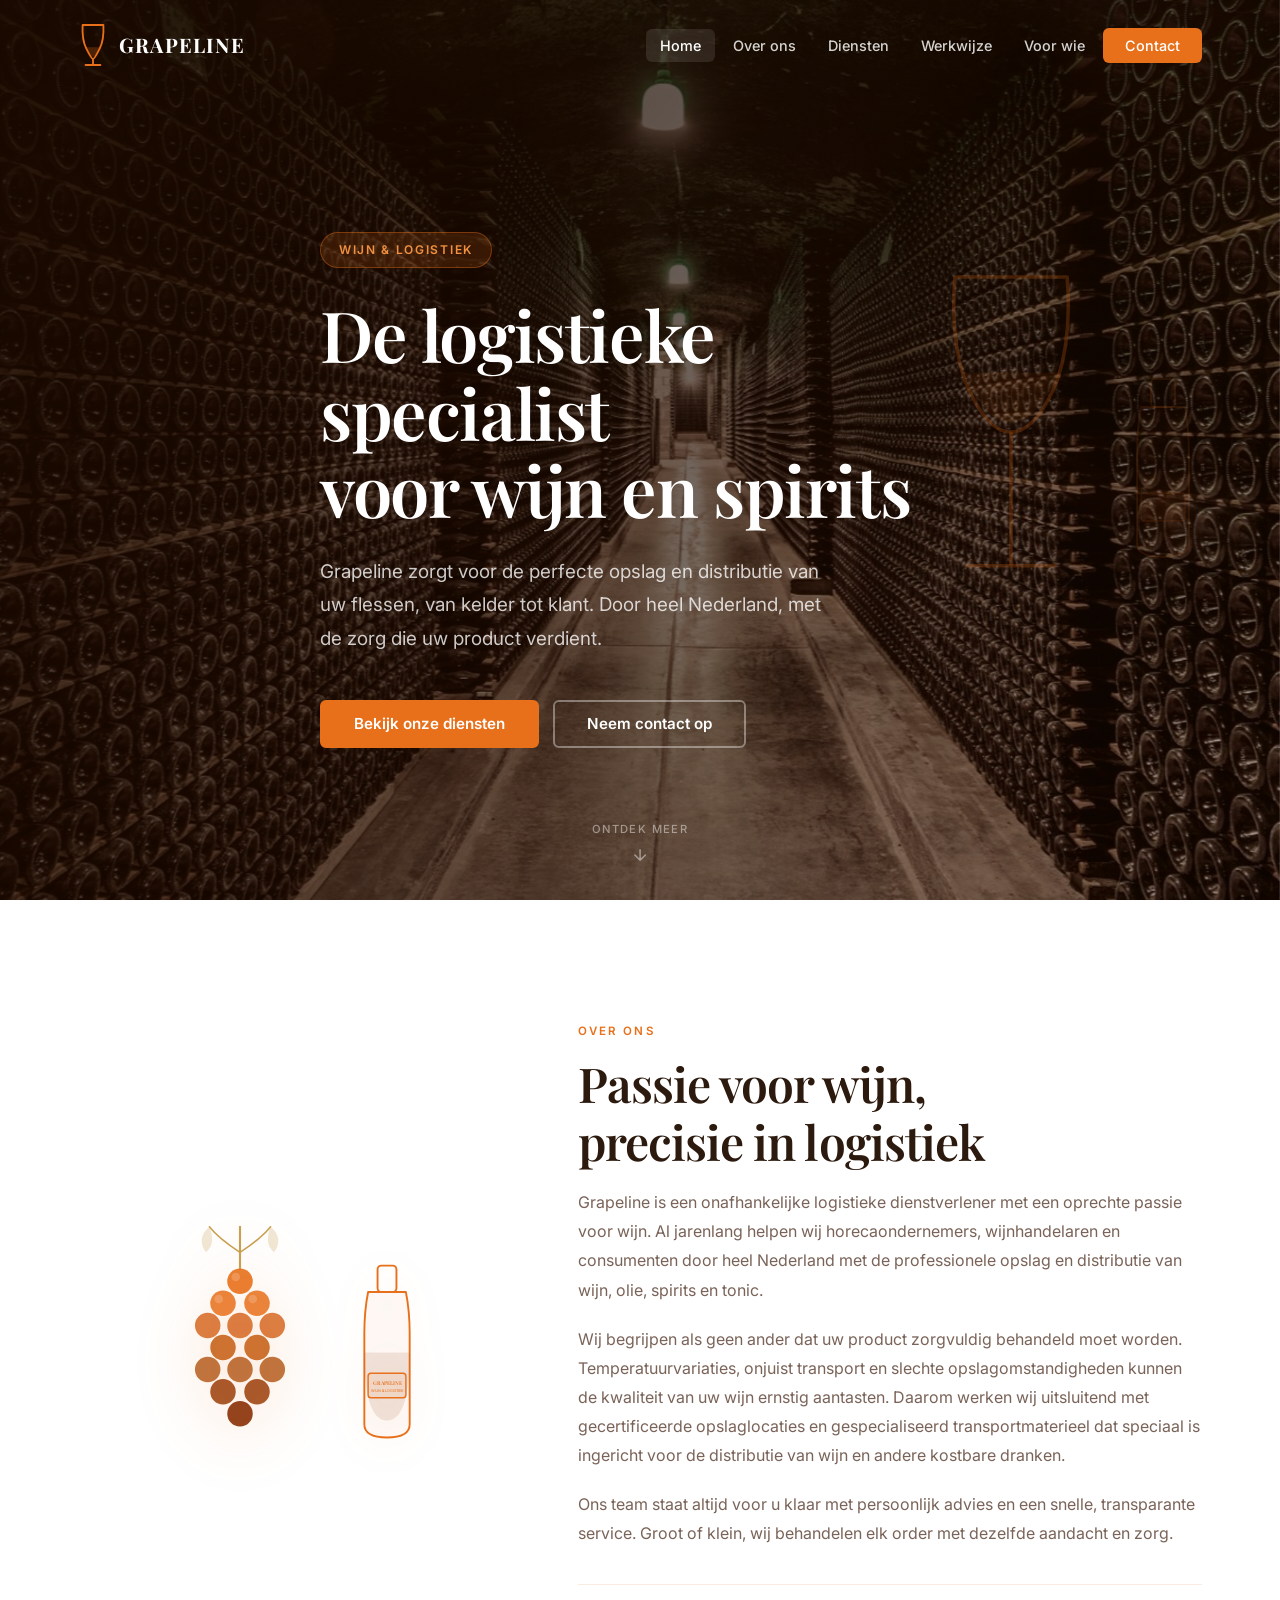
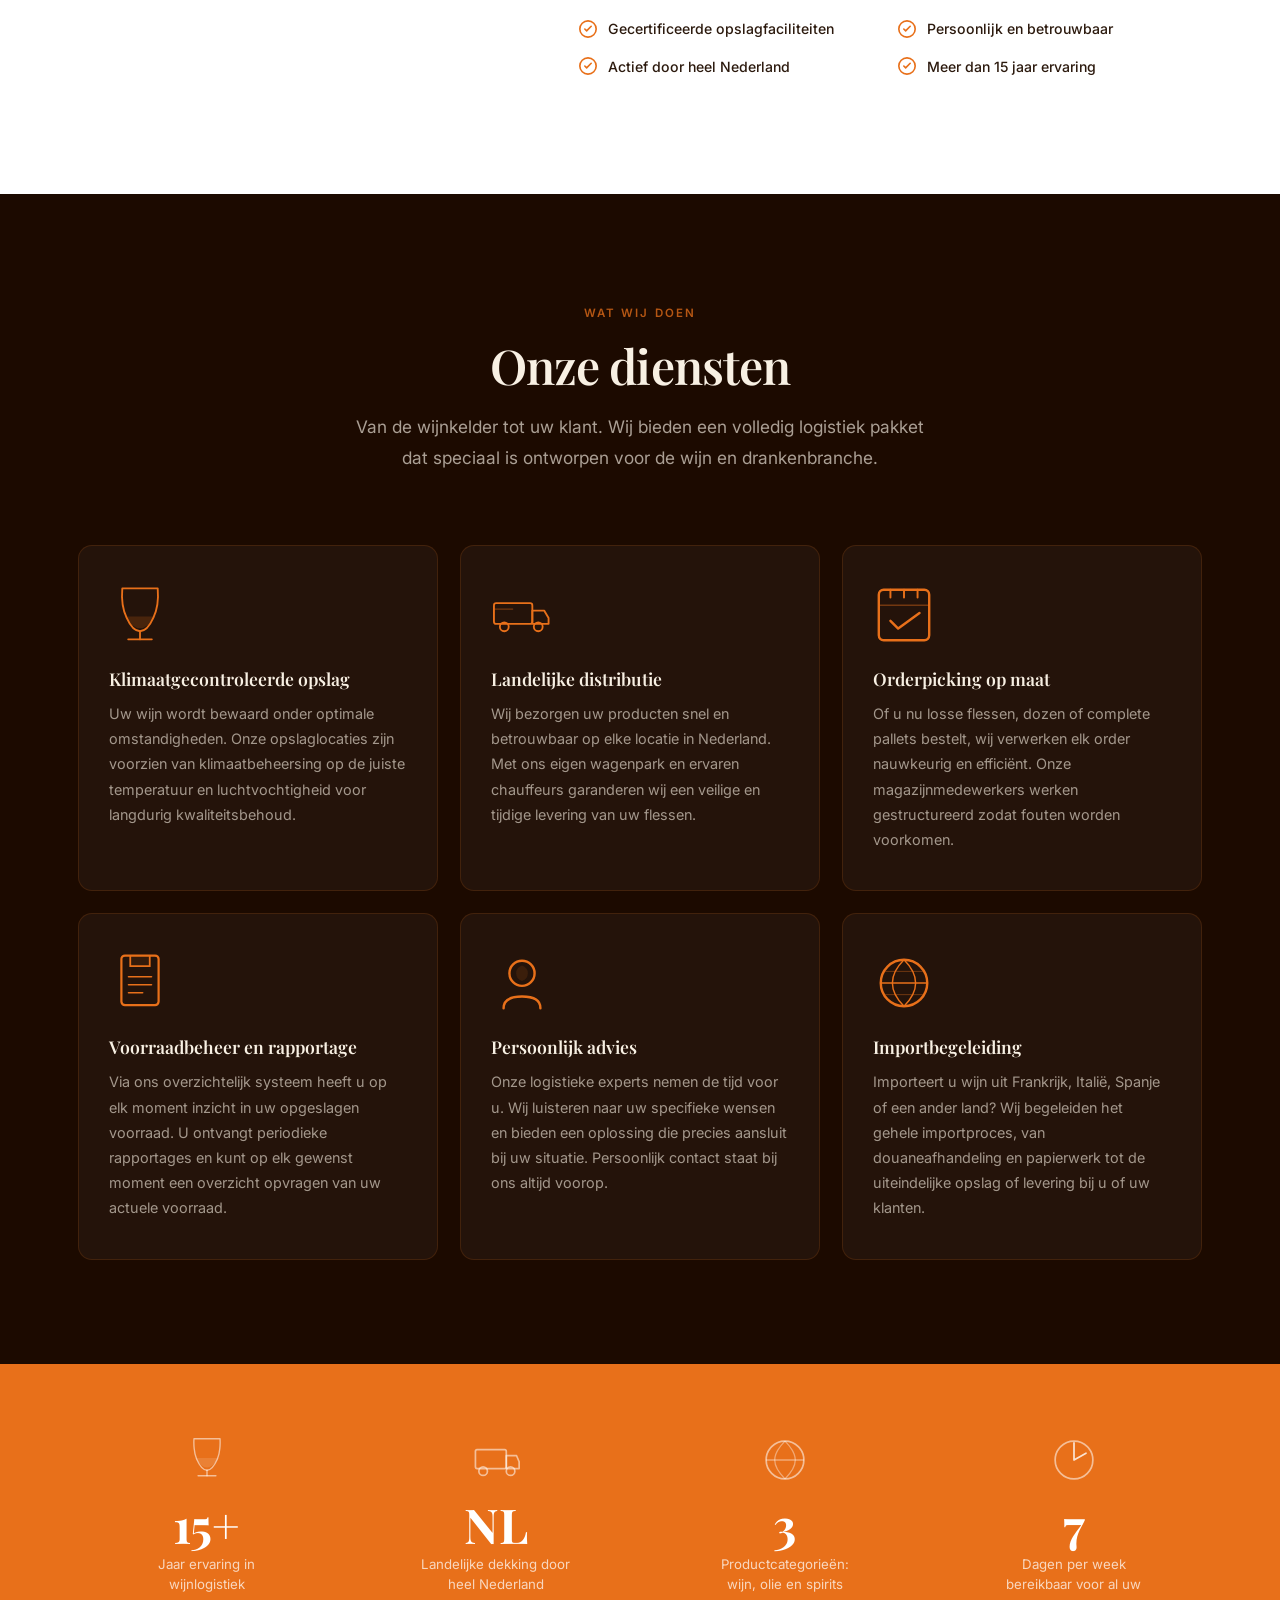
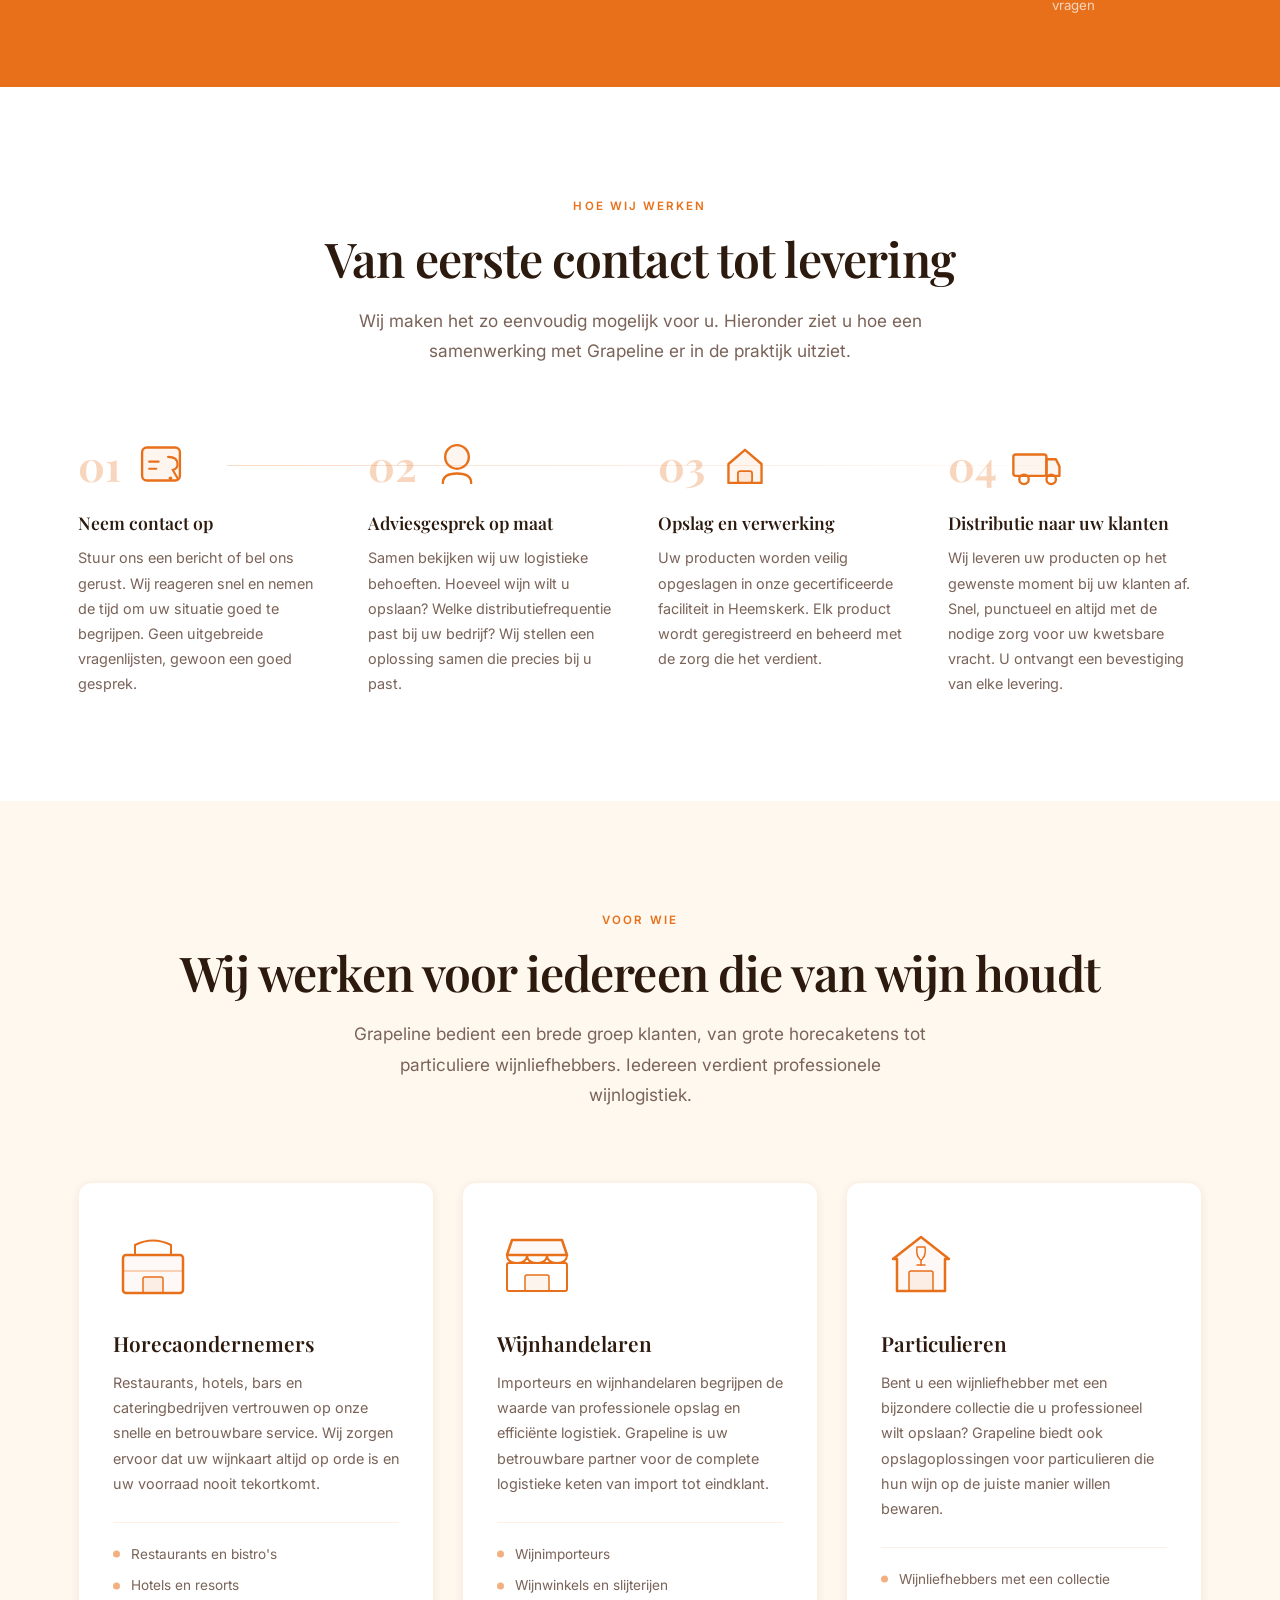
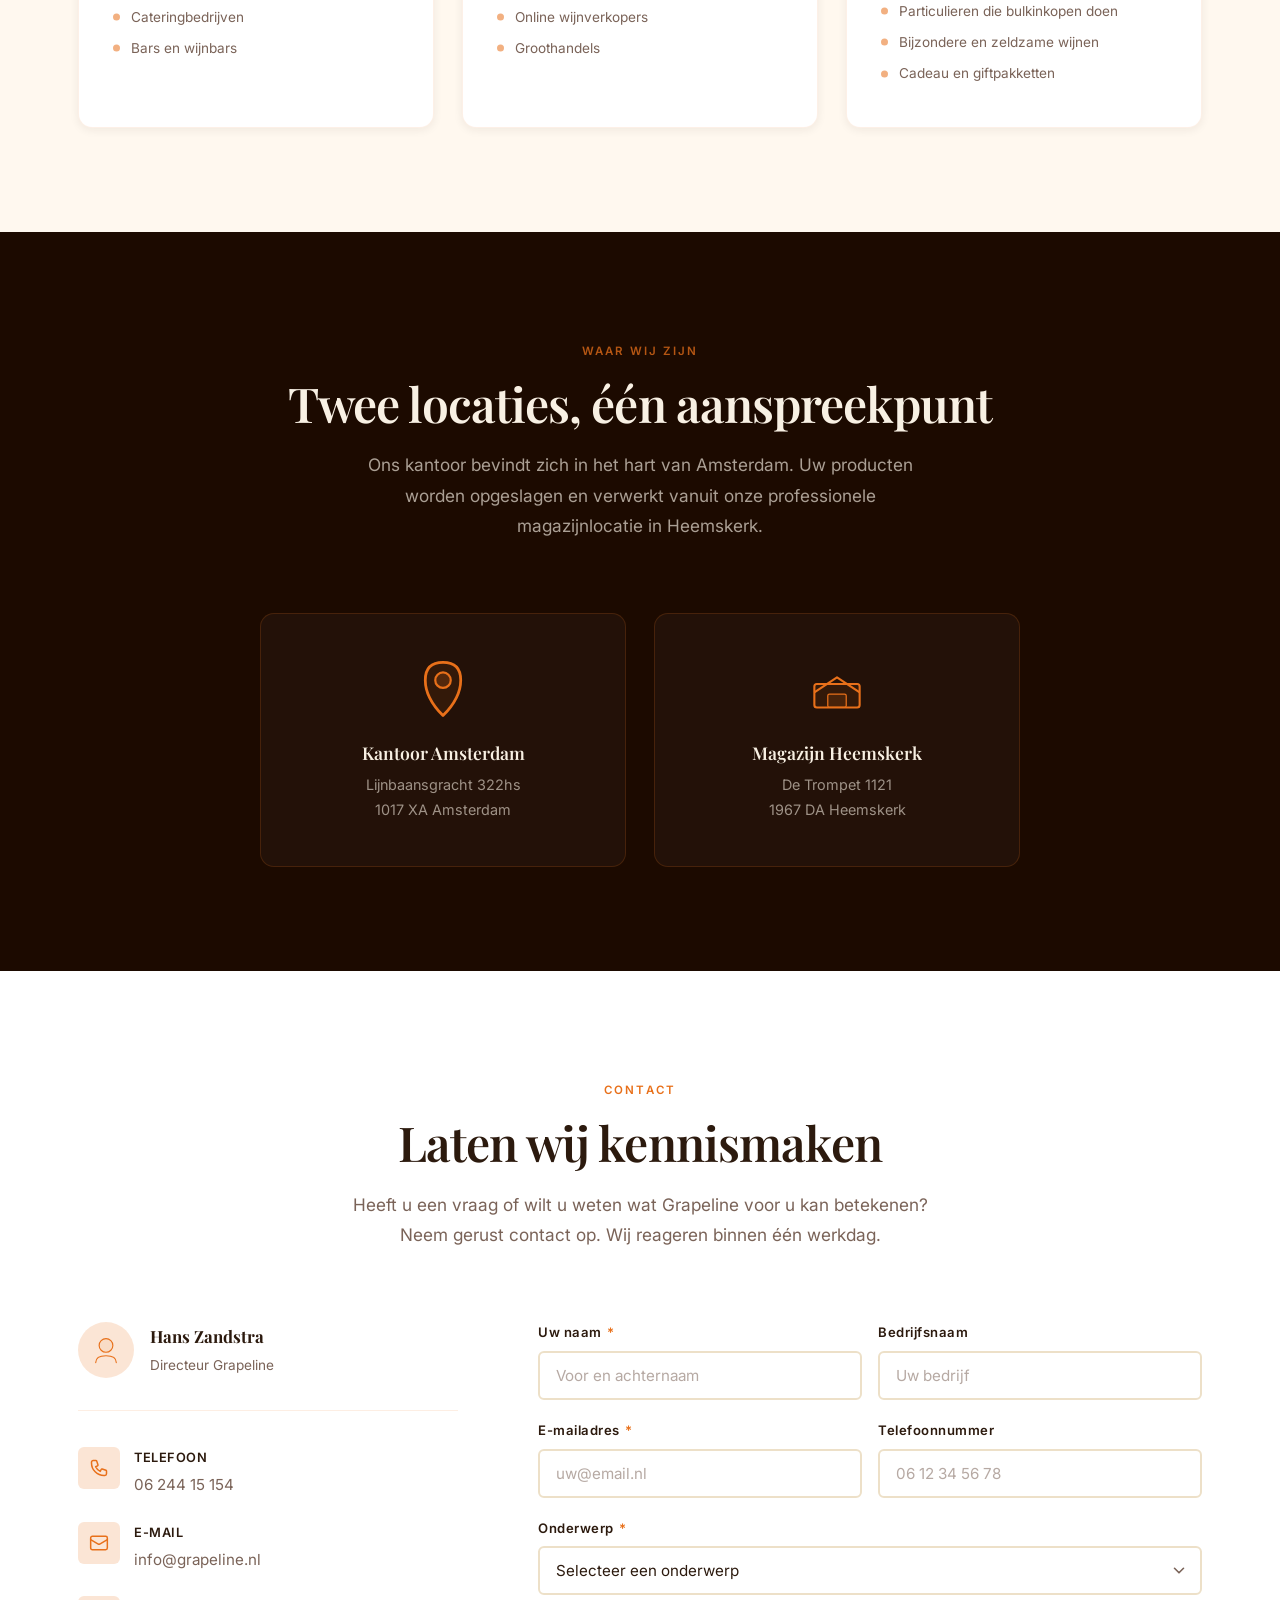
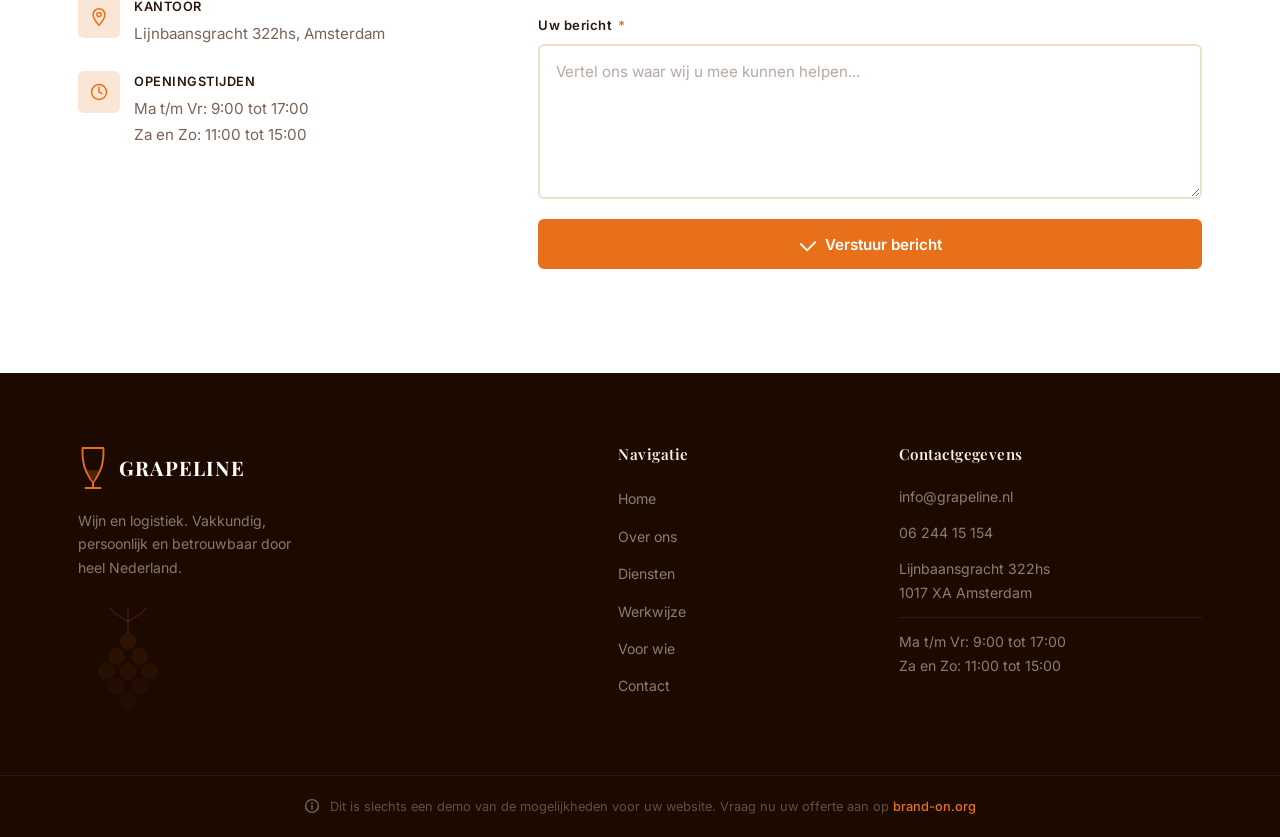
==== commit 9161953c: "changes" ====
--- a/index.html
+++ b/index.html
@@ -1,271 +1,702 @@
 <!DOCTYPE html>
 <html lang="nl">
 <head>
-  <meta charset="UTF-8" />
-  <meta name="viewport" content="width=device-width, initial-scale=1.0" />
-  <title>Welkom bij GrapezZ — Logistiek voor wijnen &amp; oliën</title>
-  <meta name="description" content="GrapezZ is een onafhankelijke logistieke dienstverlener gespecialiseerd in opslag en distributie van wijnen, oliën en luxury food door heel Nederland." />
-  <link rel="icon" href="https://grapezz.nl/sites/grapezz/files/logo-fav.png" type="image/png" />
-  <link rel="preconnect" href="https://fonts.googleapis.com" />
-  <link rel="preconnect" href="https://fonts.gstatic.com" crossorigin />
-  <link href="https://fonts.googleapis.com/css2?family=Inter:wght@400;500;600;700;800&display=swap" rel="stylesheet" />
-  <link rel="stylesheet" href="css/style.css" />
+    <meta charset="UTF-8">
+    <meta name="viewport" content="width=device-width, initial-scale=1.0">
+    <title>Grapeline | Wijn &amp; Logistiek</title>
+    <meta name="description" content="Grapeline is uw onafhankelijke logistieke specialist voor de opslag en distributie van wijn, olie en spirits door heel Nederland.">
+    <link rel="preconnect" href="https://fonts.googleapis.com">
+    <link rel="preconnect" href="https://fonts.gstatic.com" crossorigin>
+    <link href="https://fonts.googleapis.com/css2?family=Playfair+Display:ital,wght@0,400;0,600;0,700;1,400&family=Inter:wght@300;400;500;600&display=swap" rel="stylesheet">
+    <link rel="stylesheet" href="css/style.css">
 </head>
 <body>
 
-<!-- ── Header ── -->
-<header class="site-header">
-  <div class="header-inner">
-    <a href="index.html" class="logo-link">
-      <img src="https://grapezz.nl/sites/grapezz/files/logo.png" alt="GrapezZ" class="logo-img" />
-      <div class="brand-text">
-        <span class="brand-name">Grapez<em>Z</em></span>
-        <span class="brand-tag">Logistiek &amp; Distributie</span>
-      </div>
-    </a>
-    <div class="header-contact">
-      <a href="mailto:info@grapezz.nl">info@grapezz.nl</a>
-      <a href="contact.html" class="btn-header">Contact opnemen</a>
-    </div>
-  </div>
-</header>
-
-<!-- ── Nav ── -->
-<nav class="site-nav" aria-label="Hoofdmenu">
-  <div class="nav-inner">
-    <ul>
-      <li class="active"><a href="index.html">Over GrapezZ</a></li>
-      <li><a href="diensten.html">Diensten</a></li>
-      <li><a href="leveringen.html">Leveringen</a></li>
-      <li><a href="tarieven.html">Tarieven</a></li>
-      <li><a href="referenties.html">Referenties</a></li>
-      <li><a href="impressie.html">Impressie</a></li>
-      <li><a href="contact.html">Contact</a></li>
-    </ul>
-  </div>
-</nav>
-
-<!-- ── Hero ── -->
-<section class="home-hero">
-  <div class="container">
-    <div class="hero-content">
-      <div class="hero-eyebrow"><span></span>Noord-Holland &amp; geheel Nederland</div>
-      <h1 class="hero-title">
-        Specialist in<br>
-        logistiek voor <em>wijnen</em><br>
-        &amp; oliën
-      </h1>
-      <p class="hero-desc">
-        GrapezZ is een onafhankelijke logistieke dienstverlener. Wij verzorgen de opslag en distributie van wijnen, oliën, sterke dranken en luxury food — van een enkele fles tot een complete pallet.
-      </p>
-      <div class="hero-actions">
-        <a href="diensten.html" class="btn-primary">Onze diensten</a>
-        <a href="contact.html" class="btn-outline">Neem contact op</a>
-      </div>
-    </div>
-
-    <div class="hero-trust">
-      <div class="trust-card">
-        <div class="trust-icon">
-          <svg viewBox="0 0 24 24" fill="none" stroke="currentColor" stroke-width="1.8" stroke-linecap="round" stroke-linejoin="round">
-            <path d="M3 9l9-7 9 7v11a2 2 0 01-2 2H5a2 2 0 01-2-2z"/><polyline points="9 22 9 12 15 12 15 22"/>
-          </svg>
-        </div>
-        <div class="trust-text">
-          <strong>Eigen magazijn &amp; transport</strong>
-          <span>Volledig eigen infrastructuur in de regio</span>
-        </div>
-      </div>
-      <div class="trust-card">
-        <div class="trust-icon">
-          <svg viewBox="0 0 24 24" fill="none" stroke="currentColor" stroke-width="1.8" stroke-linecap="round" stroke-linejoin="round">
-            <rect x="1" y="3" width="15" height="13" rx="1"/><path d="M16 8h4l3 3v5h-7V8z"/><circle cx="5.5" cy="18.5" r="2.5"/><circle cx="18.5" cy="18.5" r="2.5"/>
-          </svg>
-        </div>
-        <div class="trust-text">
-          <strong>Leveringen door heel Nederland</strong>
-          <span>Eigen vervoer + vaste partnernetwerk</span>
-        </div>
-      </div>
-      <div class="trust-card">
-        <div class="trust-icon">
-          <svg viewBox="0 0 24 24" fill="none" stroke="currentColor" stroke-width="1.8" stroke-linecap="round" stroke-linejoin="round">
-            <path d="M12 22s8-4 8-10V5l-8-3-8 3v7c0 6 8 10 8 10z"/>
-          </svg>
-        </div>
-        <div class="trust-text">
-          <strong>Kwaliteit &amp; betrouwbaarheid</strong>
-          <span>Een vaste schakel in uw kwaliteitsketen</span>
-        </div>
-      </div>
-    </div>
-  </div>
-</section>
-
-<!-- ── Stats bar ── -->
-<div class="stats-bar">
-  <div class="container">
-    <div class="stat-item">
-      <span class="stat-number"><span data-count="9">0</span><span class="stat-suffix">+</span></span>
-      <span class="stat-label">Vaste relaties</span>
-    </div>
-    <div class="stat-item">
-      <span class="stat-number"><span data-count="3">0</span></span>
-      <span class="stat-label">Opslagtariefniveaus</span>
-    </div>
-    <div class="stat-item">
-      <span class="stat-number"><span data-count="3">0</span></span>
-      <span class="stat-label">Kernsregio's</span>
-    </div>
-    <div class="stat-item">
-      <span class="stat-number"><span data-count="100">0</span><span class="stat-suffix">%</span></span>
-      <span class="stat-label">Transparante tarieven</span>
-    </div>
-  </div>
-</div>
-
-<!-- ── Info strip ── -->
-<div class="info-strip">
-  <div class="container">
-    <div class="info-item">
-      <svg viewBox="0 0 24 24" fill="none" stroke="currentColor" stroke-width="2" stroke-linecap="round" stroke-linejoin="round"><polyline points="20 6 9 17 4 12"/></svg>
-      <span><strong>Fles tot pallet</strong> — elk orderniveau</span>
-    </div>
-    <div class="info-item">
-      <svg viewBox="0 0 24 24" fill="none" stroke="currentColor" stroke-width="2" stroke-linecap="round" stroke-linejoin="round"><polyline points="20 6 9 17 4 12"/></svg>
-      <span><strong>FIFO beheer</strong> — pro-actief voorraadbeheer</span>
-    </div>
-    <div class="info-item">
-      <svg viewBox="0 0 24 24" fill="none" stroke="currentColor" stroke-width="2" stroke-linecap="round" stroke-linejoin="round"><polyline points="20 6 9 17 4 12"/></svg>
-      <span><strong>Douane-afhandeling</strong> — volledig ontzorgd</span>
-    </div>
-    <div class="info-item">
-      <svg viewBox="0 0 24 24" fill="none" stroke="currentColor" stroke-width="2" stroke-linecap="round" stroke-linejoin="round"><polyline points="20 6 9 17 4 12"/></svg>
-      <span><strong>Maatwerk distributie</strong> — ook aan particulieren</span>
-    </div>
-  </div>
-</div>
-
-<!-- ── Over ons ── -->
-<section class="section">
-  <div class="container">
-    <div class="two-col">
-      <div class="col-text fade-up">
-        <span class="section-label">Over GrapezZ</span>
-        <h2 class="section-title">Uw onafhankelijke logistieke partner</h2>
-        <p>GrapezZ is een onafhankelijke logistieke dienstverlener, gespecialiseerd in het opslaan van wijnen, olieën, diverse sterke dranken en tonics. Wij distribueren deze producten naar horeca, wijnhandelaren en consumenten door heel Nederland.</p>
-        <p>De aanwezige kennis en ervaring biedt onze klanten een uitstekend alternatief voor de generieke transporteurs. GrapezZ kent de markt en weet welke belangen er spelen — zowel voor u als importeur of wijnhandelaar, als voor uw eindklanten.</p>
-        <ul class="checklist">
-          <li>
-            <svg viewBox="0 0 24 24" fill="none" stroke="currentColor" stroke-width="2.5" stroke-linecap="round" stroke-linejoin="round"><polyline points="20 6 9 17 4 12"/></svg>
-            Eigen magazijn met professionele klimaatbeheersing
-          </li>
-          <li>
-            <svg viewBox="0 0 24 24" fill="none" stroke="currentColor" stroke-width="2.5" stroke-linecap="round" stroke-linejoin="round"><polyline points="20 6 9 17 4 12"/></svg>
-            Eigen transport voor de regio Alkmaar – Amsterdam – Haarlem
-          </li>
-          <li>
-            <svg viewBox="0 0 24 24" fill="none" stroke="currentColor" stroke-width="2.5" stroke-linecap="round" stroke-linejoin="round"><polyline points="20 6 9 17 4 12"/></svg>
-            Levering vanaf één fles tot volledige pallets
-          </li>
-          <li>
-            <svg viewBox="0 0 24 24" fill="none" stroke="currentColor" stroke-width="2.5" stroke-linecap="round" stroke-linejoin="round"><polyline points="20 6 9 17 4 12"/></svg>
-            Transparante en gedifferentieerde tariefstructuur
-          </li>
-        </ul>
-      </div>
-      <div class="col-img fade-up" style="transition-delay:.12s">
-        <img src="https://grapezz.nl/sites/grapezz/files/pand.jpg" alt="GrapezZ pand" />
-      </div>
-    </div>
-  </div>
-</section>
-
-<!-- ── Diensten ── -->
-<section class="section bg-light">
-  <div class="container">
-    <div class="section-header center fade-up">
-      <span class="section-label">Wat wij doen</span>
-      <h2 class="section-title">Diensten op maat</h2>
-      <p class="section-sub">Van opslag en voorraadbeheer tot douane-afhandeling en maatwerk-distributie — GrapezZ ontzorgt u volledig.</p>
-    </div>
-    <div class="service-grid">
-      <div class="service-card fade-up" style="transition-delay:.08s">
-        <div class="card-icon">
-          <svg viewBox="0 0 24 24" fill="none" stroke="currentColor" stroke-width="1.8" stroke-linecap="round" stroke-linejoin="round">
-            <path d="M3 9l9-7 9 7v11a2 2 0 01-2 2H5a2 2 0 01-2-2z"/><polyline points="9 22 9 12 15 12 15 22"/>
-          </svg>
-        </div>
-        <h3>Opslag &amp; Voorraadbeheer</h3>
-        <p>Pro-actief voorraadbeheer inclusief administratie van inkomende en uitgaande stromen, FIFO-beheer en rapportage.</p>
-      </div>
-      <div class="service-card fade-up" style="transition-delay:.16s">
-        <div class="card-icon">
-          <svg viewBox="0 0 24 24" fill="none" stroke="currentColor" stroke-width="1.8" stroke-linecap="round" stroke-linejoin="round">
-            <rect x="1" y="3" width="15" height="13" rx="1"/><path d="M16 8h4l3 3v5h-7V8z"/><circle cx="5.5" cy="18.5" r="2.5"/><circle cx="18.5" cy="18.5" r="2.5"/>
-          </svg>
-        </div>
-        <h3>Distributie &amp; Levering</h3>
-        <p>Eigen vervoer in de kernregio, aangevuld met gespecialiseerde koeriersdiensten voor landelijke dekking en foutloze aflevering.</p>
-      </div>
-      <div class="service-card fade-up" style="transition-delay:.24s">
-        <div class="card-icon">
-          <svg viewBox="0 0 24 24" fill="none" stroke="currentColor" stroke-width="1.8" stroke-linecap="round" stroke-linejoin="round">
-            <polyline points="21 8 21 21 3 21 3 8"/><rect x="1" y="3" width="22" height="5"/><line x1="10" y1="12" x2="14" y2="12"/>
-          </svg>
-        </div>
-        <h3>Samenstellen &amp; Ompakken</h3>
-        <p>Het samenstellen van pakketten en geschenkdozen, ompakken van wijnen en oliën naar uw specificaties.</p>
-      </div>
-    </div>
-  </div>
-</section>
-
-<!-- ── CTA ── -->
-<div class="cta-banner">
-  <div class="container">
-    <div>
-      <h2>Klaar om samen te werken?</h2>
-      <p>Ontdek hoe GrapezZ uw logistieke partner kan zijn. Neem vrijblijvend contact op voor een offerte op maat.</p>
-    </div>
-    <a href="contact.html" class="btn-cta">Neem contact op</a>
-  </div>
-</div>
-
-<!-- ── Footer ── -->
-<footer class="site-footer">
-  <div class="footer-grid">
-    <div class="footer-brand">
-      <div class="brand-name">Grapez<em>Z</em></div>
-      <p>Onafhankelijke logistieke dienstverlener gespecialiseerd in opslag en distributie van wijnen, oliën en luxury food door heel Nederland.</p>
-    </div>
-    <div class="footer-col">
-      <h4>Navigatie</h4>
-      <ul>
-        <li><a href="index.html">Over GrapezZ</a></li>
-        <li><a href="diensten.html">Diensten</a></li>
-        <li><a href="leveringen.html">Leveringen</a></li>
-        <li><a href="tarieven.html">Tarieven</a></li>
-        <li><a href="referenties.html">Referenties</a></li>
-        <li><a href="impressie.html">Impressie</a></li>
-      </ul>
-    </div>
-    <div class="footer-col">
-      <h4>Contact</h4>
-      <ul>
-        <li><a href="mailto:info@grapezz.nl">info@grapezz.nl</a></li>
-        <li><a href="contact.html">Contactformulier</a></li>
-        <li><a href="leveringen.html">Regio &amp; leveringen</a></li>
-        <li><a href="tarieven.html">Tarieven opvragen</a></li>
-      </ul>
-    </div>
-  </div>
-  <div class="footer-bottom">
-    <span>&copy; 2024 GrapezZ — Alle rechten voorbehouden</span>
-    <span>Logistiek voor wijnen, oliën &amp; luxury food</span>
-  </div>
-</footer>
-
-<script src="js/main.js"></script>
+    <!-- HEADER -->
+    <header class="header" id="header">
+        <div class="header-inner container">
+            <a href="#home" class="logo">
+                <svg class="logo-icon" viewBox="0 0 40 62" fill="none" xmlns="http://www.w3.org/2000/svg">
+                    <path d="M6 4 Q5 24 11 36 Q18 50 20 50 Q22 50 29 36 Q35 24 34 4 Z" stroke="#E8701A" stroke-width="2.5" fill="none" stroke-linejoin="round"/>
+                    <path d="M9 34 Q16 47 20 47 Q24 47 31 34 Z" fill="rgba(232,112,26,0.25)"/>
+                    <line x1="20" y1="50" x2="20" y2="58" stroke="#E8701A" stroke-width="2.5" stroke-linecap="round"/>
+                    <line x1="10" y1="58" x2="30" y2="58" stroke="#E8701A" stroke-width="2.5" stroke-linecap="round"/>
+                </svg>
+                <span class="logo-text">GRAPELINE</span>
+            </a>
+
+            <button class="hamburger" id="hamburger" aria-label="Menu openen" aria-expanded="false">
+                <span></span>
+                <span></span>
+                <span></span>
+            </button>
+
+            <nav class="nav" id="nav">
+                <ul class="nav-list">
+                    <li><a href="#home" class="nav-link">Home</a></li>
+                    <li><a href="#over-ons" class="nav-link">Over ons</a></li>
+                    <li><a href="#diensten" class="nav-link">Diensten</a></li>
+                    <li><a href="#werkwijze" class="nav-link">Werkwijze</a></li>
+                    <li><a href="#klanten" class="nav-link">Voor wie</a></li>
+                    <li><a href="#contact" class="nav-link nav-link--cta">Contact</a></li>
+                </ul>
+            </nav>
+        </div>
+    </header>
+
+    <!-- HERO -->
+    <section id="home" class="hero">
+        <div class="hero-bg" style="background-image: url('Wijnkelder.jpg')"></div>
+        <div class="hero-overlay"></div>
+
+        <div class="hero-decoration" aria-hidden="true">
+            <svg viewBox="0 0 130 310" fill="none" xmlns="http://www.w3.org/2000/svg" class="deco-glass">
+                <path d="M18 10 Q14 60 26 96 Q44 140 65 140 Q86 140 104 96 Q116 60 112 10 Z" stroke="rgba(232,112,26,0.35)" stroke-width="3" fill="none" stroke-linejoin="round"/>
+                <path d="M24 90 Q44 132 65 132 Q86 132 106 90 Z" fill="rgba(232,112,26,0.12)"/>
+                <line x1="65" y1="140" x2="65" y2="252" stroke="rgba(232,112,26,0.35)" stroke-width="3"/>
+                <line x1="28" y1="252" x2="102" y2="252" stroke="rgba(232,112,26,0.35)" stroke-width="3" stroke-linecap="round"/>
+            </svg>
+            <svg viewBox="0 0 80 200" fill="none" xmlns="http://www.w3.org/2000/svg" class="deco-bottle">
+                <rect x="28" y="4" width="24" height="28" rx="4" stroke="rgba(232,112,26,0.25)" stroke-width="2" fill="none"/>
+                <path d="M18 32 Q14 54 14 80 L14 168 Q14 182 40 182 Q66 182 66 168 L66 80 Q66 54 62 32 Z" stroke="rgba(232,112,26,0.25)" stroke-width="2" fill="rgba(232,112,26,0.04)" stroke-linejoin="round"/>
+                <path d="M14 96 Q14 165 40 165 Q66 165 66 96 Z" fill="rgba(139,60,20,0.08)"/>
+                <rect x="18" y="118" width="44" height="28" rx="3" fill="rgba(232,112,26,0.07)" stroke="rgba(232,112,26,0.2)" stroke-width="1.5"/>
+            </svg>
+        </div>
+
+        <div class="hero-content container">
+            <div class="hero-text">
+                <span class="hero-badge">Wijn &amp; Logistiek</span>
+                <h1 class="hero-title">De logistieke specialist<br>voor wijn en spirits</h1>
+                <p class="hero-subtitle">Grapeline zorgt voor de perfecte opslag en distributie van uw flessen, van kelder tot klant. Door heel Nederland, met de zorg die uw product verdient.</p>
+                <div class="hero-actions">
+                    <a href="#diensten" class="btn btn-primary">Bekijk onze diensten</a>
+                    <a href="#contact" class="btn btn-ghost">Neem contact op</a>
+                </div>
+            </div>
+        </div>
+
+        <a href="#over-ons" class="hero-scroll" aria-label="Scroll naar beneden">
+            <span>Ontdek meer</span>
+            <svg viewBox="0 0 24 24" fill="none" xmlns="http://www.w3.org/2000/svg" aria-hidden="true">
+                <path d="M12 5v14M5 12l7 7 7-7" stroke="currentColor" stroke-width="2" stroke-linecap="round" stroke-linejoin="round"/>
+            </svg>
+        </a>
+    </section>
+
+    <!-- OVER ONS -->
+    <section id="over-ons" class="about section">
+        <div class="container">
+            <div class="about-grid">
+                <div class="about-visual" aria-hidden="true">
+                    <div class="about-grapes-wrap">
+                        <svg class="about-grapes" viewBox="0 0 200 290" fill="none" xmlns="http://www.w3.org/2000/svg">
+                            <path d="M100 8 Q100 42 100 58" stroke="#C9A050" stroke-width="2.5" fill="none" stroke-linecap="round"/>
+                            <path d="M100 38 Q75 22 64 8" stroke="#C9A050" stroke-width="1.8" fill="none" stroke-linecap="round"/>
+                            <path d="M100 38 Q125 22 136 8" stroke="#C9A050" stroke-width="1.8" fill="none" stroke-linecap="round"/>
+                            <path d="M64 8 Q48 22 60 38 Q72 28 64 8Z" fill="#C9A050" opacity="0.25"/>
+                            <path d="M136 8 Q152 22 140 38 Q128 28 136 8Z" fill="#C9A050" opacity="0.25"/>
+                            <circle cx="100" cy="72" r="15" fill="#E8701A" opacity="0.9"/>
+                            <circle cx="80" cy="98" r="15" fill="#E8701A" opacity="0.85"/>
+                            <circle cx="120" cy="98" r="15" fill="#E8701A" opacity="0.85"/>
+                            <circle cx="62" cy="124" r="15" fill="#D4621A" opacity="0.82"/>
+                            <circle cx="100" cy="124" r="15" fill="#D4621A" opacity="0.82"/>
+                            <circle cx="138" cy="124" r="15" fill="#D4621A" opacity="0.82"/>
+                            <circle cx="80" cy="150" r="15" fill="#C45C10" opacity="0.85"/>
+                            <circle cx="120" cy="150" r="15" fill="#C45C10" opacity="0.85"/>
+                            <circle cx="62" cy="176" r="15" fill="#B05210" opacity="0.8"/>
+                            <circle cx="100" cy="176" r="15" fill="#B05210" opacity="0.8"/>
+                            <circle cx="138" cy="176" r="15" fill="#B05210" opacity="0.8"/>
+                            <circle cx="80" cy="202" r="15" fill="#9B3D08" opacity="0.85"/>
+                            <circle cx="120" cy="202" r="15" fill="#9B3D08" opacity="0.85"/>
+                            <circle cx="100" cy="228" r="15" fill="#8A3006" opacity="0.9"/>
+                            <circle cx="95" cy="67" r="5" fill="white" opacity="0.18"/>
+                            <circle cx="75" cy="93" r="5" fill="white" opacity="0.18"/>
+                            <circle cx="115" cy="93" r="5" fill="white" opacity="0.18"/>
+                        </svg>
+                    </div>
+                    <div class="about-bottle-wrap">
+                        <svg viewBox="0 0 72 210" fill="none" xmlns="http://www.w3.org/2000/svg">
+                            <rect x="26" y="4" width="20" height="28" rx="4" stroke="#E8701A" stroke-width="2" fill="none"/>
+                            <path d="M16 32 Q12 52 12 76 L12 172 Q12 186 36 186 Q60 186 60 172 L60 76 Q60 52 56 32 Z" stroke="#E8701A" stroke-width="2" fill="rgba(232,112,26,0.04)" stroke-linejoin="round"/>
+                            <path d="M12 96 Q12 168 36 168 Q60 168 60 96 Z" fill="rgba(139,60,20,0.12)"/>
+                            <rect x="16" y="118" width="40" height="26" rx="3" fill="rgba(232,112,26,0.08)" stroke="#E8701A" stroke-width="1.5"/>
+                            <text x="36" y="130" text-anchor="middle" fill="#E8701A" font-size="5.5" font-family="'Playfair Display', serif" font-weight="600">GRAPELINE</text>
+                            <text x="36" y="138" text-anchor="middle" fill="#E8701A" font-size="4" font-family="'Inter', sans-serif">WIJN &amp; LOGISTIEK</text>
+                        </svg>
+                    </div>
+                </div>
+
+                <div class="about-content" data-animate>
+                    <span class="section-label">Over ons</span>
+                    <h2 class="section-title">Passie voor wijn,<br>precisie in logistiek</h2>
+                    <p class="about-text">Grapeline is een onafhankelijke logistieke dienstverlener met een oprechte passie voor wijn. Al jarenlang helpen wij horecaondernemers, wijnhandelaren en consumenten door heel Nederland met de professionele opslag en distributie van wijn, olie, spirits en tonic.</p>
+                    <p class="about-text">Wij begrijpen als geen ander dat uw product zorgvuldig behandeld moet worden. Temperatuurvariaties, onjuist transport en slechte opslagomstandigheden kunnen de kwaliteit van uw wijn ernstig aantasten. Daarom werken wij uitsluitend met gecertificeerde opslaglocaties en gespecialiseerd transportmaterieel dat speciaal is ingericht voor de distributie van wijn en andere kostbare dranken.</p>
+                    <p class="about-text">Ons team staat altijd voor u klaar met persoonlijk advies en een snelle, transparante service. Groot of klein, wij behandelen elk order met dezelfde aandacht en zorg.</p>
+                    <div class="about-features">
+                        <div class="about-feature">
+                            <svg viewBox="0 0 22 22" fill="none" xmlns="http://www.w3.org/2000/svg" aria-hidden="true">
+                                <path d="M11 2a9 9 0 100 18A9 9 0 0011 2z" stroke="#E8701A" stroke-width="1.8" fill="none"/>
+                                <path d="M7.5 11l2 2 5-5" stroke="#E8701A" stroke-width="1.8" stroke-linecap="round" stroke-linejoin="round"/>
+                            </svg>
+                            <span>Gecertificeerde opslagfaciliteiten</span>
+                        </div>
+                        <div class="about-feature">
+                            <svg viewBox="0 0 22 22" fill="none" xmlns="http://www.w3.org/2000/svg" aria-hidden="true">
+                                <path d="M11 2a9 9 0 100 18A9 9 0 0011 2z" stroke="#E8701A" stroke-width="1.8" fill="none"/>
+                                <path d="M7.5 11l2 2 5-5" stroke="#E8701A" stroke-width="1.8" stroke-linecap="round" stroke-linejoin="round"/>
+                            </svg>
+                            <span>Persoonlijk en betrouwbaar</span>
+                        </div>
+                        <div class="about-feature">
+                            <svg viewBox="0 0 22 22" fill="none" xmlns="http://www.w3.org/2000/svg" aria-hidden="true">
+                                <path d="M11 2a9 9 0 100 18A9 9 0 0011 2z" stroke="#E8701A" stroke-width="1.8" fill="none"/>
+                                <path d="M7.5 11l2 2 5-5" stroke="#E8701A" stroke-width="1.8" stroke-linecap="round" stroke-linejoin="round"/>
+                            </svg>
+                            <span>Actief door heel Nederland</span>
+                        </div>
+                        <div class="about-feature">
+                            <svg viewBox="0 0 22 22" fill="none" xmlns="http://www.w3.org/2000/svg" aria-hidden="true">
+                                <path d="M11 2a9 9 0 100 18A9 9 0 0011 2z" stroke="#E8701A" stroke-width="1.8" fill="none"/>
+                                <path d="M7.5 11l2 2 5-5" stroke="#E8701A" stroke-width="1.8" stroke-linecap="round" stroke-linejoin="round"/>
+                            </svg>
+                            <span>Meer dan 15 jaar ervaring</span>
+                        </div>
+                    </div>
+                </div>
+            </div>
+        </div>
+    </section>
+
+    <!-- DIENSTEN -->
+    <section id="diensten" class="services section section--dark">
+        <div class="container">
+            <div class="section-header" data-animate>
+                <span class="section-label section-label--light">Wat wij doen</span>
+                <h2 class="section-title section-title--light">Onze diensten</h2>
+                <p class="section-intro section-intro--light">Van de wijnkelder tot uw klant. Wij bieden een volledig logistiek pakket dat speciaal is ontworpen voor de wijn en drankenbranche.</p>
+            </div>
+            <div class="services-grid">
+
+                <div class="service-card" data-animate>
+                    <div class="service-icon" aria-hidden="true">
+                        <svg viewBox="0 0 64 84" fill="none" xmlns="http://www.w3.org/2000/svg">
+                            <path d="M8 6 Q6 30 14 46 Q22 64 32 64 Q42 64 50 46 Q58 30 56 6 Z" stroke="#E8701A" stroke-width="2.5" fill="none" stroke-linejoin="round"/>
+                            <path d="M11 44 Q22 60 32 60 Q42 60 53 44 Z" fill="rgba(232,112,26,0.18)"/>
+                            <line x1="32" y1="64" x2="32" y2="75" stroke="#E8701A" stroke-width="2.5" stroke-linecap="round"/>
+                            <line x1="16" y1="75" x2="48" y2="75" stroke="#E8701A" stroke-width="2.5" stroke-linecap="round"/>
+                        </svg>
+                    </div>
+                    <h3>Klimaatgecontroleerde opslag</h3>
+                    <p>Uw wijn wordt bewaard onder optimale omstandigheden. Onze opslaglocaties zijn voorzien van klimaatbeheersing op de juiste temperatuur en luchtvochtigheid voor langdurig kwaliteitsbehoud.</p>
+                </div>
+
+                <div class="service-card" data-animate>
+                    <div class="service-icon" aria-hidden="true">
+                        <svg viewBox="0 0 84 60" fill="none" xmlns="http://www.w3.org/2000/svg">
+                            <rect x="4" y="14" width="52" height="28" rx="3" stroke="#E8701A" stroke-width="2.5" fill="none"/>
+                            <path d="M56 24 L72 24 L78 34 L78 42 L56 42 Z" stroke="#E8701A" stroke-width="2.5" fill="none" stroke-linejoin="round"/>
+                            <circle cx="18" cy="46" r="6" stroke="#E8701A" stroke-width="2.5" fill="none"/>
+                            <circle cx="64" cy="46" r="6" stroke="#E8701A" stroke-width="2.5" fill="none"/>
+                            <line x1="4" y1="22" x2="30" y2="22" stroke="#E8701A" stroke-width="1.5" opacity="0.4"/>
+                        </svg>
+                    </div>
+                    <h3>Landelijke distributie</h3>
+                    <p>Wij bezorgen uw producten snel en betrouwbaar op elke locatie in Nederland. Met ons eigen wagenpark en ervaren chauffeurs garanderen wij een veilige en tijdige levering van uw flessen.</p>
+                </div>
+
+                <div class="service-card" data-animate>
+                    <div class="service-icon" aria-hidden="true">
+                        <svg viewBox="0 0 64 64" fill="none" xmlns="http://www.w3.org/2000/svg">
+                            <rect x="6" y="6" width="52" height="52" rx="5" stroke="#E8701A" stroke-width="2.5" fill="none"/>
+                            <line x1="6" y1="22" x2="58" y2="22" stroke="#E8701A" stroke-width="1.5" opacity="0.4"/>
+                            <path d="M18 14 L18 6 M32 14 L32 6 M46 14 L46 6" stroke="#E8701A" stroke-width="2" stroke-linecap="round"/>
+                            <path d="M18 38 L26 46 L48 30" stroke="#E8701A" stroke-width="2.5" stroke-linecap="round" stroke-linejoin="round"/>
+                        </svg>
+                    </div>
+                    <h3>Orderpicking op maat</h3>
+                    <p>Of u nu losse flessen, dozen of complete pallets bestelt, wij verwerken elk order nauwkeurig en efficiënt. Onze magazijnmedewerkers werken gestructureerd zodat fouten worden voorkomen.</p>
+                </div>
+
+                <div class="service-card" data-animate>
+                    <div class="service-icon" aria-hidden="true">
+                        <svg viewBox="0 0 58 70" fill="none" xmlns="http://www.w3.org/2000/svg">
+                            <rect x="8" y="4" width="42" height="56" rx="4" stroke="#E8701A" stroke-width="2.5" fill="none"/>
+                            <path d="M18 4 L18 16 L40 16 L40 4" stroke="#E8701A" stroke-width="2" fill="rgba(232,112,26,0.08)"/>
+                            <line x1="16" y1="28" x2="42" y2="28" stroke="#E8701A" stroke-width="1.8" stroke-linecap="round"/>
+                            <line x1="16" y1="37" x2="42" y2="37" stroke="#E8701A" stroke-width="1.8" stroke-linecap="round"/>
+                            <line x1="16" y1="46" x2="32" y2="46" stroke="#E8701A" stroke-width="1.8" stroke-linecap="round"/>
+                        </svg>
+                    </div>
+                    <h3>Voorraadbeheer en rapportage</h3>
+                    <p>Via ons overzichtelijk systeem heeft u op elk moment inzicht in uw opgeslagen voorraad. U ontvangt periodieke rapportages en kunt op elk gewenst moment een overzicht opvragen van uw actuele voorraad.</p>
+                </div>
+
+                <div class="service-card" data-animate>
+                    <div class="service-icon" aria-hidden="true">
+                        <svg viewBox="0 0 64 64" fill="none" xmlns="http://www.w3.org/2000/svg">
+                            <circle cx="32" cy="22" r="13" stroke="#E8701A" stroke-width="2.5" fill="none"/>
+                            <path d="M13 58 Q13 46 32 46 Q51 46 51 58" stroke="#E8701A" stroke-width="2.5" stroke-linecap="round" fill="none"/>
+                            <path d="M26 22 Q26 16 32 14 Q38 16 38 22 Q38 28 32 30 Q26 28 26 22Z" fill="rgba(232,112,26,0.12)"/>
+                        </svg>
+                    </div>
+                    <h3>Persoonlijk advies</h3>
+                    <p>Onze logistieke experts nemen de tijd voor u. Wij luisteren naar uw specifieke wensen en bieden een oplossing die precies aansluit bij uw situatie. Persoonlijk contact staat bij ons altijd voorop.</p>
+                </div>
+
+                <div class="service-card" data-animate>
+                    <div class="service-icon" aria-hidden="true">
+                        <svg viewBox="0 0 64 64" fill="none" xmlns="http://www.w3.org/2000/svg">
+                            <circle cx="32" cy="32" r="24" stroke="#E8701A" stroke-width="2.5" fill="none"/>
+                            <path d="M32 8 Q20 20 20 32 Q20 44 32 56" stroke="#E8701A" stroke-width="1.5" fill="none"/>
+                            <path d="M32 8 Q44 20 44 32 Q44 44 32 56" stroke="#E8701A" stroke-width="1.5" fill="none"/>
+                            <line x1="8" y1="32" x2="56" y2="32" stroke="#E8701A" stroke-width="1.5"/>
+                            <line x1="11" y1="20" x2="53" y2="20" stroke="#E8701A" stroke-width="1" opacity="0.4"/>
+                            <line x1="11" y1="44" x2="53" y2="44" stroke="#E8701A" stroke-width="1" opacity="0.4"/>
+                        </svg>
+                    </div>
+                    <h3>Importbegeleiding</h3>
+                    <p>Importeert u wijn uit Frankrijk, Italië, Spanje of een ander land? Wij begeleiden het gehele importproces, van douaneafhandeling en papierwerk tot de uiteindelijke opslag of levering bij u of uw klanten.</p>
+                </div>
+
+            </div>
+        </div>
+    </section>
+
+    <!-- STATS STRIP -->
+    <section class="stats section--orange" aria-label="Kerncijfers">
+        <div class="container">
+            <div class="stats-grid">
+                <div class="stat-item" data-animate>
+                    <div class="stat-graphic" aria-hidden="true">
+                        <svg viewBox="0 0 50 70" fill="none" xmlns="http://www.w3.org/2000/svg">
+                            <path d="M6 4 Q5 22 10 34 Q17 50 25 50 Q33 50 40 34 Q45 22 44 4 Z" stroke="rgba(255,255,255,0.55)" stroke-width="2" fill="none" stroke-linejoin="round"/>
+                            <path d="M8 32 Q17 46 25 46 Q33 46 42 32 Z" fill="rgba(255,255,255,0.12)"/>
+                            <line x1="25" y1="50" x2="25" y2="58" stroke="rgba(255,255,255,0.55)" stroke-width="2" stroke-linecap="round"/>
+                            <line x1="12" y1="58" x2="38" y2="58" stroke="rgba(255,255,255,0.55)" stroke-width="2" stroke-linecap="round"/>
+                        </svg>
+                    </div>
+                    <span class="stat-number">15+</span>
+                    <span class="stat-label">Jaar ervaring in wijnlogistiek</span>
+                </div>
+                <div class="stat-item" data-animate>
+                    <div class="stat-graphic" aria-hidden="true">
+                        <svg viewBox="0 0 56 48" fill="none" xmlns="http://www.w3.org/2000/svg">
+                            <rect x="4" y="12" width="36" height="22" rx="2" stroke="rgba(255,255,255,0.55)" stroke-width="2" fill="none"/>
+                            <path d="M40 19 L52 19 L55 26 L55 34 L40 34 Z" stroke="rgba(255,255,255,0.55)" stroke-width="2" fill="none" stroke-linejoin="round"/>
+                            <circle cx="13" cy="37" r="5" stroke="rgba(255,255,255,0.55)" stroke-width="2" fill="none"/>
+                            <circle cx="45" cy="37" r="5" stroke="rgba(255,255,255,0.55)" stroke-width="2" fill="none"/>
+                        </svg>
+                    </div>
+                    <span class="stat-number">NL</span>
+                    <span class="stat-label">Landelijke dekking door heel Nederland</span>
+                </div>
+                <div class="stat-item" data-animate>
+                    <div class="stat-graphic" aria-hidden="true">
+                        <svg viewBox="0 0 56 56" fill="none" xmlns="http://www.w3.org/2000/svg">
+                            <circle cx="28" cy="28" r="22" stroke="rgba(255,255,255,0.55)" stroke-width="2" fill="none"/>
+                            <path d="M28 6 Q16 18 16 28 Q16 38 28 50" stroke="rgba(255,255,255,0.4)" stroke-width="1.5" fill="none"/>
+                            <path d="M28 6 Q40 18 40 28 Q40 38 28 50" stroke="rgba(255,255,255,0.4)" stroke-width="1.5" fill="none"/>
+                            <line x1="6" y1="28" x2="50" y2="28" stroke="rgba(255,255,255,0.4)" stroke-width="1.5"/>
+                        </svg>
+                    </div>
+                    <span class="stat-number">3</span>
+                    <span class="stat-label">Productcategorieën: wijn, olie en spirits</span>
+                </div>
+                <div class="stat-item" data-animate>
+                    <div class="stat-graphic" aria-hidden="true">
+                        <svg viewBox="0 0 56 56" fill="none" xmlns="http://www.w3.org/2000/svg">
+                            <circle cx="28" cy="28" r="22" stroke="rgba(255,255,255,0.55)" stroke-width="2" fill="none"/>
+                            <path d="M28 8 L28 28 L42 20" stroke="rgba(255,255,255,0.8)" stroke-width="2" stroke-linecap="round" stroke-linejoin="round"/>
+                        </svg>
+                    </div>
+                    <span class="stat-number">7</span>
+                    <span class="stat-label">Dagen per week bereikbaar voor al uw vragen</span>
+                </div>
+            </div>
+        </div>
+    </section>
+
+    <!-- WERKWIJZE -->
+    <section id="werkwijze" class="process section">
+        <div class="container">
+            <div class="section-header" data-animate>
+                <span class="section-label">Hoe wij werken</span>
+                <h2 class="section-title">Van eerste contact tot levering</h2>
+                <p class="section-intro">Wij maken het zo eenvoudig mogelijk voor u. Hieronder ziet u hoe een samenwerking met Grapeline er in de praktijk uitziet.</p>
+            </div>
+            <div class="process-steps">
+
+                <div class="process-step" data-animate>
+                    <div class="step-badge">
+                        <span class="step-num">01</span>
+                        <div class="step-icon" aria-hidden="true">
+                            <svg viewBox="0 0 44 44" fill="none" xmlns="http://www.w3.org/2000/svg">
+                                <rect x="6" y="8" width="32" height="28" rx="4" stroke="#E8701A" stroke-width="2" fill="rgba(232,112,26,0.07)"/>
+                                <path d="M12 20 L20 20 M12 26 L18 26" stroke="#E8701A" stroke-width="1.8" stroke-linecap="round"/>
+                                <path d="M28 16 Q36 16 36 22 Q36 26 32 27 L36 34" stroke="#E8701A" stroke-width="1.8" stroke-linecap="round" fill="none"/>
+                                <circle cx="30" cy="34" r="1.5" fill="#E8701A"/>
+                            </svg>
+                        </div>
+                    </div>
+                    <h3>Neem contact op</h3>
+                    <p>Stuur ons een bericht of bel ons gerust. Wij reageren snel en nemen de tijd om uw situatie goed te begrijpen. Geen uitgebreide vragenlijsten, gewoon een goed gesprek.</p>
+                </div>
+
+                <div class="process-step" data-animate>
+                    <div class="step-badge">
+                        <span class="step-num">02</span>
+                        <div class="step-icon" aria-hidden="true">
+                            <svg viewBox="0 0 44 44" fill="none" xmlns="http://www.w3.org/2000/svg">
+                                <circle cx="22" cy="16" r="10" stroke="#E8701A" stroke-width="2" fill="rgba(232,112,26,0.07)"/>
+                                <path d="M10 38 Q10 30 22 30 Q34 30 34 38" stroke="#E8701A" stroke-width="2" stroke-linecap="round" fill="none"/>
+                            </svg>
+                        </div>
+                    </div>
+                    <h3>Adviesgesprek op maat</h3>
+                    <p>Samen bekijken wij uw logistieke behoeften. Hoeveel wijn wilt u opslaan? Welke distributiefrequentie past bij uw bedrijf? Wij stellen een oplossing samen die precies bij u past.</p>
+                </div>
+
+                <div class="process-step" data-animate>
+                    <div class="step-badge">
+                        <span class="step-num">03</span>
+                        <div class="step-icon" aria-hidden="true">
+                            <svg viewBox="0 0 44 44" fill="none" xmlns="http://www.w3.org/2000/svg">
+                                <path d="M8 22 L22 10 L36 22 L36 38 L8 38 Z" stroke="#E8701A" stroke-width="2" fill="rgba(232,112,26,0.07)" stroke-linejoin="round"/>
+                                <rect x="16" y="28" width="12" height="10" rx="2" fill="rgba(232,112,26,0.1)" stroke="#E8701A" stroke-width="1.5"/>
+                            </svg>
+                        </div>
+                    </div>
+                    <h3>Opslag en verwerking</h3>
+                    <p>Uw producten worden veilig opgeslagen in onze gecertificeerde faciliteit in Heemskerk. Elk product wordt geregistreerd en beheerd met de zorg die het verdient.</p>
+                </div>
+
+                <div class="process-step" data-animate>
+                    <div class="step-badge">
+                        <span class="step-num">04</span>
+                        <div class="step-icon" aria-hidden="true">
+                            <svg viewBox="0 0 44 44" fill="none" xmlns="http://www.w3.org/2000/svg">
+                                <rect x="2" y="14" width="28" height="18" rx="2" stroke="#E8701A" stroke-width="2" fill="rgba(232,112,26,0.07)"/>
+                                <path d="M30 18 L38 18 L41 24 L41 32 L30 32 Z" stroke="#E8701A" stroke-width="2" fill="rgba(232,112,26,0.07)" stroke-linejoin="round"/>
+                                <circle cx="11" cy="35" r="4" stroke="#E8701A" stroke-width="2" fill="none"/>
+                                <circle cx="34" cy="35" r="4" stroke="#E8701A" stroke-width="2" fill="none"/>
+                            </svg>
+                        </div>
+                    </div>
+                    <h3>Distributie naar uw klanten</h3>
+                    <p>Wij leveren uw producten op het gewenste moment bij uw klanten af. Snel, punctueel en altijd met de nodige zorg voor uw kwetsbare vracht. U ontvangt een bevestiging van elke levering.</p>
+                </div>
+
+            </div>
+        </div>
+    </section>
+
+    <!-- VOOR WIE -->
+    <section id="klanten" class="clients section section--cream">
+        <div class="container">
+            <div class="section-header" data-animate>
+                <span class="section-label">Voor wie</span>
+                <h2 class="section-title">Wij werken voor iedereen die van wijn houdt</h2>
+                <p class="section-intro">Grapeline bedient een brede groep klanten, van grote horecaketens tot particuliere wijnliefhebbers. Iedereen verdient professionele wijnlogistiek.</p>
+            </div>
+            <div class="clients-grid">
+
+                <div class="client-card" data-animate>
+                    <div class="client-icon" aria-hidden="true">
+                        <svg viewBox="0 0 80 80" fill="none" xmlns="http://www.w3.org/2000/svg">
+                            <rect x="10" y="30" width="60" height="38" rx="3" stroke="#E8701A" stroke-width="2.5" fill="rgba(232,112,26,0.04)"/>
+                            <path d="M10 46 L70 46" stroke="#E8701A" stroke-width="1.5" opacity="0.4"/>
+                            <path d="M22 30 L22 20 Q40 11 58 20 L58 30" stroke="#E8701A" stroke-width="2" fill="none" stroke-linejoin="round"/>
+                            <rect x="30" y="52" width="20" height="16" rx="2" fill="rgba(232,112,26,0.08)" stroke="#E8701A" stroke-width="1.5"/>
+                        </svg>
+                    </div>
+                    <h3>Horecaondernemers</h3>
+                    <p>Restaurants, hotels, bars en cateringbedrijven vertrouwen op onze snelle en betrouwbare service. Wij zorgen ervoor dat uw wijnkaart altijd op orde is en uw voorraad nooit tekortkomt.</p>
+                    <ul class="client-list">
+                        <li>Restaurants en bistro's</li>
+                        <li>Hotels en resorts</li>
+                        <li>Cateringbedrijven</li>
+                        <li>Bars en wijnbars</li>
+                    </ul>
+                </div>
+
+                <div class="client-card" data-animate>
+                    <div class="client-icon" aria-hidden="true">
+                        <svg viewBox="0 0 80 80" fill="none" xmlns="http://www.w3.org/2000/svg">
+                            <path d="M10 30 L15 15 L65 15 L70 30 Z" stroke="#E8701A" stroke-width="2.5" fill="rgba(232,112,26,0.04)" stroke-linejoin="round"/>
+                            <path d="M10 30 Q10 38 20 38 Q30 38 30 30 Q30 38 40 38 Q50 38 50 30 Q50 38 60 38 Q70 38 70 30" stroke="#E8701A" stroke-width="2" fill="none"/>
+                            <rect x="10" y="38" width="60" height="28" rx="2" stroke="#E8701A" stroke-width="2" fill="none"/>
+                            <rect x="28" y="50" width="24" height="16" rx="2" fill="rgba(232,112,26,0.08)" stroke="#E8701A" stroke-width="1.5"/>
+                        </svg>
+                    </div>
+                    <h3>Wijnhandelaren</h3>
+                    <p>Importeurs en wijnhandelaren begrijpen de waarde van professionele opslag en efficiënte logistiek. Grapeline is uw betrouwbare partner voor de complete logistieke keten van import tot eindklant.</p>
+                    <ul class="client-list">
+                        <li>Wijnimporteurs</li>
+                        <li>Wijnwinkels en slijterijen</li>
+                        <li>Online wijnverkopers</li>
+                        <li>Groothandels</li>
+                    </ul>
+                </div>
+
+                <div class="client-card" data-animate>
+                    <div class="client-icon" aria-hidden="true">
+                        <svg viewBox="0 0 80 80" fill="none" xmlns="http://www.w3.org/2000/svg">
+                            <path d="M40 12 L68 34 L64 34 L64 66 L16 66 L16 34 L12 34 Z" stroke="#E8701A" stroke-width="2.5" fill="rgba(232,112,26,0.04)" stroke-linejoin="round"/>
+                            <rect x="28" y="46" width="24" height="20" rx="2" fill="rgba(232,112,26,0.08)" stroke="#E8701A" stroke-width="1.5"/>
+                            <path d="M36 22 Q35 30 38 33 Q39 35 40 35 Q41 35 42 33 Q45 30 44 22 Z" stroke="#E8701A" stroke-width="1.5" fill="none" stroke-linejoin="round"/>
+                            <line x1="40" y1="35" x2="40" y2="40" stroke="#E8701A" stroke-width="1.5" stroke-linecap="round"/>
+                            <line x1="36" y1="40" x2="44" y2="40" stroke="#E8701A" stroke-width="1.5" stroke-linecap="round"/>
+                        </svg>
+                    </div>
+                    <h3>Particulieren</h3>
+                    <p>Bent u een wijnliefhebber met een bijzondere collectie die u professioneel wilt opslaan? Grapeline biedt ook opslagoplossingen voor particulieren die hun wijn op de juiste manier willen bewaren.</p>
+                    <ul class="client-list">
+                        <li>Wijnliefhebbers met een collectie</li>
+                        <li>Particulieren die bulkinkopen doen</li>
+                        <li>Bijzondere en zeldzame wijnen</li>
+                        <li>Cadeau en giftpakketten</li>
+                    </ul>
+                </div>
+
+            </div>
+        </div>
+    </section>
+
+    <!-- LOCATIES -->
+    <section class="locations section section--dark">
+        <div class="container">
+            <div class="section-header" data-animate>
+                <span class="section-label section-label--light">Waar wij zijn</span>
+                <h2 class="section-title section-title--light">Twee locaties, één aanspreekpunt</h2>
+                <p class="section-intro section-intro--light">Ons kantoor bevindt zich in het hart van Amsterdam. Uw producten worden opgeslagen en verwerkt vanuit onze professionele magazijnlocatie in Heemskerk.</p>
+            </div>
+            <div class="locations-grid">
+                <div class="location-card" data-animate>
+                    <div class="location-icon" aria-hidden="true">
+                        <svg viewBox="0 0 44 56" fill="none" xmlns="http://www.w3.org/2000/svg">
+                            <path d="M22 4 Q6 4 6 20 Q6 36 22 52 Q38 36 38 20 Q38 4 22 4Z" stroke="#E8701A" stroke-width="2.5" fill="rgba(232,112,26,0.08)" stroke-linejoin="round"/>
+                            <circle cx="22" cy="20" r="7" stroke="#E8701A" stroke-width="2" fill="rgba(232,112,26,0.18)"/>
+                        </svg>
+                    </div>
+                    <h3>Kantoor Amsterdam</h3>
+                    <p>Lijnbaansgracht 322hs<br>1017 XA Amsterdam</p>
+                </div>
+                <div class="location-card" data-animate>
+                    <div class="location-icon" aria-hidden="true">
+                        <svg viewBox="0 0 62 52" fill="none" xmlns="http://www.w3.org/2000/svg">
+                            <rect x="4" y="20" width="54" height="28" rx="3" stroke="#E8701A" stroke-width="2.5" fill="rgba(232,112,26,0.08)"/>
+                            <path d="M4 30 L31 12 L58 30" stroke="#E8701A" stroke-width="2.5" fill="none" stroke-linejoin="round"/>
+                            <rect x="20" y="32" width="22" height="16" rx="2" fill="rgba(232,112,26,0.12)" stroke="#E8701A" stroke-width="1.5"/>
+                        </svg>
+                    </div>
+                    <h3>Magazijn Heemskerk</h3>
+                    <p>De Trompet 1121<br>1967 DA Heemskerk</p>
+                </div>
+            </div>
+        </div>
+    </section>
+
+    <!-- CONTACT -->
+    <section id="contact" class="contact section">
+        <div class="container">
+            <div class="section-header" data-animate>
+                <span class="section-label">Contact</span>
+                <h2 class="section-title">Laten wij kennismaken</h2>
+                <p class="section-intro">Heeft u een vraag of wilt u weten wat Grapeline voor u kan betekenen? Neem gerust contact op. Wij reageren binnen één werkdag.</p>
+            </div>
+            <div class="contact-grid">
+                <div class="contact-info" data-animate>
+                    <div class="contact-person">
+                        <div class="contact-person-icon" aria-hidden="true">
+                            <svg viewBox="0 0 56 56" fill="none" xmlns="http://www.w3.org/2000/svg">
+                                <circle cx="28" cy="20" r="12" stroke="#E8701A" stroke-width="2" fill="rgba(232,112,26,0.08)"/>
+                                <path d="M10 50 Q10 38 28 38 Q46 38 46 50" stroke="#E8701A" stroke-width="2" stroke-linecap="round" fill="none"/>
+                            </svg>
+                        </div>
+                        <div>
+                            <strong>Hans Zandstra</strong>
+                            <span>Directeur Grapeline</span>
+                        </div>
+                    </div>
+                    <div class="contact-items">
+                        <div class="contact-item">
+                            <div class="contact-item-icon" aria-hidden="true">
+                                <svg viewBox="0 0 24 24" fill="none" xmlns="http://www.w3.org/2000/svg">
+                                    <path d="M3 5a2 2 0 012-2h3.28a1 1 0 01.948.684l1.498 4.493a1 1 0 01-.502 1.21l-2.257 1.13a11.042 11.042 0 005.516 5.516l1.13-2.257a1 1 0 011.21-.502l4.493 1.498a1 1 0 01.684.949V19a2 2 0 01-2 2h-1C9.716 21 3 14.284 3 6V5z" stroke="#E8701A" stroke-width="1.8" fill="none" stroke-linejoin="round"/>
+                                </svg>
+                            </div>
+                            <div>
+                                <strong>Telefoon</strong>
+                                <a href="tel:0624415154">06 244 15 154</a>
+                            </div>
+                        </div>
+                        <div class="contact-item">
+                            <div class="contact-item-icon" aria-hidden="true">
+                                <svg viewBox="0 0 24 24" fill="none" xmlns="http://www.w3.org/2000/svg">
+                                    <rect x="2" y="4" width="20" height="16" rx="2" stroke="#E8701A" stroke-width="1.8" fill="none"/>
+                                    <path d="M2 8l9.09 5.25a2 2 0 001.82 0L22 8" stroke="#E8701A" stroke-width="1.8" stroke-linecap="round" fill="none"/>
+                                </svg>
+                            </div>
+                            <div>
+                                <strong>E-mail</strong>
+                                <a href="mailto:info@grapeline.nl">info@grapeline.nl</a>
+                            </div>
+                        </div>
+                        <div class="contact-item">
+                            <div class="contact-item-icon" aria-hidden="true">
+                                <svg viewBox="0 0 24 24" fill="none" xmlns="http://www.w3.org/2000/svg">
+                                    <path d="M12 2C8.13 2 5 5.13 5 9c0 5.25 7 13 7 13s7-7.75 7-13c0-3.87-3.13-7-7-7zm0 9.5c-1.38 0-2.5-1.12-2.5-2.5s1.12-2.5 2.5-2.5 2.5 1.12 2.5 2.5-1.12 2.5-2.5 2.5z" stroke="#E8701A" stroke-width="1.8" fill="none"/>
+                                </svg>
+                            </div>
+                            <div>
+                                <strong>Kantoor</strong>
+                                <span>Lijnbaansgracht 322hs, Amsterdam</span>
+                            </div>
+                        </div>
+                        <div class="contact-item">
+                            <div class="contact-item-icon" aria-hidden="true">
+                                <svg viewBox="0 0 24 24" fill="none" xmlns="http://www.w3.org/2000/svg">
+                                    <circle cx="12" cy="12" r="9" stroke="#E8701A" stroke-width="1.8" fill="none"/>
+                                    <path d="M12 6v6l3.5 2" stroke="#E8701A" stroke-width="1.8" stroke-linecap="round" stroke-linejoin="round" fill="none"/>
+                                </svg>
+                            </div>
+                            <div>
+                                <strong>Openingstijden</strong>
+                                <span>Ma t/m Vr: 9:00 tot 17:00<br>Za en Zo: 11:00 tot 15:00</span>
+                            </div>
+                        </div>
+                    </div>
+                </div>
+
+                <form class="contact-form" id="contact-form" data-animate novalidate>
+                    <div class="form-row">
+                        <div class="form-group">
+                            <label for="naam">Uw naam <span aria-hidden="true">*</span></label>
+                            <input type="text" id="naam" name="naam" placeholder="Voor en achternaam" autocomplete="name" required>
+                        </div>
+                        <div class="form-group">
+                            <label for="bedrijf">Bedrijfsnaam</label>
+                            <input type="text" id="bedrijf" name="bedrijf" placeholder="Uw bedrijf" autocomplete="organization">
+                        </div>
+                    </div>
+                    <div class="form-row">
+                        <div class="form-group">
+                            <label for="email">E-mailadres <span aria-hidden="true">*</span></label>
+                            <input type="email" id="email" name="email" placeholder="uw@email.nl" autocomplete="email" required>
+                        </div>
+                        <div class="form-group">
+                            <label for="telefoon">Telefoonnummer</label>
+                            <input type="tel" id="telefoon" name="telefoon" placeholder="06 12 34 56 78" autocomplete="tel">
+                        </div>
+                    </div>
+                    <div class="form-group">
+                        <label for="onderwerp">Onderwerp <span aria-hidden="true">*</span></label>
+                        <div class="select-wrap">
+                            <select id="onderwerp" name="onderwerp" required>
+                                <option value="">Selecteer een onderwerp</option>
+                                <option value="opslag">Opslag en bewaring</option>
+                                <option value="distributie">Distributie en levering</option>
+                                <option value="import">Importbegeleiding</option>
+                                <option value="offerte">Offerte aanvragen</option>
+                                <option value="samenwerking">Samenwerking bespreken</option>
+                                <option value="anders">Anders</option>
+                            </select>
+                            <svg viewBox="0 0 20 20" fill="none" aria-hidden="true"><path d="M5 7l5 5 5-5" stroke="currentColor" stroke-width="1.8" stroke-linecap="round" stroke-linejoin="round"/></svg>
+                        </div>
+                    </div>
+                    <div class="form-group">
+                        <label for="bericht">Uw bericht <span aria-hidden="true">*</span></label>
+                        <textarea id="bericht" name="bericht" rows="5" placeholder="Vertel ons waar wij u mee kunnen helpen..." required></textarea>
+                    </div>
+                    <button type="submit" class="btn btn-primary btn-full" id="submit-btn">
+                        <svg viewBox="0 0 20 20" fill="none" xmlns="http://www.w3.org/2000/svg" aria-hidden="true" width="18" height="18">
+                            <path d="M2 10l7 7 9-9" stroke="currentColor" stroke-width="2" stroke-linecap="round" stroke-linejoin="round"/>
+                        </svg>
+                        Verstuur bericht
+                    </button>
+                    <div id="form-success" class="form-success" style="display:none;" role="alert">
+                        <svg viewBox="0 0 24 24" fill="none" xmlns="http://www.w3.org/2000/svg" aria-hidden="true">
+                            <circle cx="12" cy="12" r="10" stroke="#E8701A" stroke-width="2" fill="rgba(232,112,26,0.08)"/>
+                            <path d="M8 12l3 3 5-5" stroke="#E8701A" stroke-width="2" stroke-linecap="round" stroke-linejoin="round"/>
+                        </svg>
+                        <p>Bedankt voor uw bericht! Wij nemen zo spoedig mogelijk contact met u op.</p>
+                    </div>
+                </form>
+            </div>
+        </div>
+    </section>
+
+    <!-- FOOTER -->
+    <footer class="footer">
+        <div class="footer-top">
+            <div class="container">
+                <div class="footer-grid">
+                    <div class="footer-brand">
+                        <a href="#home" class="logo">
+                            <svg class="logo-icon" viewBox="0 0 40 62" fill="none" xmlns="http://www.w3.org/2000/svg">
+                                <path d="M6 4 Q5 24 11 36 Q18 50 20 50 Q22 50 29 36 Q35 24 34 4 Z" stroke="#E8701A" stroke-width="2.5" fill="none" stroke-linejoin="round"/>
+                                <path d="M9 34 Q16 47 20 47 Q24 47 31 34 Z" fill="rgba(232,112,26,0.25)"/>
+                                <line x1="20" y1="50" x2="20" y2="58" stroke="#E8701A" stroke-width="2.5" stroke-linecap="round"/>
+                                <line x1="10" y1="58" x2="30" y2="58" stroke="#E8701A" stroke-width="2.5" stroke-linecap="round"/>
+                            </svg>
+                            <span class="logo-text">GRAPELINE</span>
+                        </a>
+                        <p class="footer-tagline">Wijn en logistiek. Vakkundig, persoonlijk en betrouwbaar door heel Nederland.</p>
+                        <div class="footer-grapes" aria-hidden="true">
+                            <svg viewBox="0 0 120 140" fill="none" xmlns="http://www.w3.org/2000/svg">
+                                <path d="M60 6 Q60 26 60 36" stroke="rgba(232,112,26,0.3)" stroke-width="2" fill="none" stroke-linecap="round"/>
+                                <path d="M60 22 Q44 14 38 6" stroke="rgba(232,112,26,0.3)" stroke-width="1.5" fill="none" stroke-linecap="round"/>
+                                <path d="M60 22 Q76 14 82 6" stroke="rgba(232,112,26,0.3)" stroke-width="1.5" fill="none" stroke-linecap="round"/>
+                                <circle cx="60" cy="46" r="10" fill="rgba(232,112,26,0.15)"/>
+                                <circle cx="46" cy="64" r="10" fill="rgba(232,112,26,0.12)"/>
+                                <circle cx="74" cy="64" r="10" fill="rgba(232,112,26,0.12)"/>
+                                <circle cx="34" cy="82" r="10" fill="rgba(232,112,26,0.1)"/>
+                                <circle cx="60" cy="82" r="10" fill="rgba(232,112,26,0.1)"/>
+                                <circle cx="86" cy="82" r="10" fill="rgba(232,112,26,0.1)"/>
+                                <circle cx="46" cy="100" r="10" fill="rgba(232,112,26,0.08)"/>
+                                <circle cx="74" cy="100" r="10" fill="rgba(232,112,26,0.08)"/>
+                                <circle cx="60" cy="118" r="10" fill="rgba(232,112,26,0.07)"/>
+                            </svg>
+                        </div>
+                    </div>
+                    <div class="footer-nav">
+                        <h4>Navigatie</h4>
+                        <ul>
+                            <li><a href="#home">Home</a></li>
+                            <li><a href="#over-ons">Over ons</a></li>
+                            <li><a href="#diensten">Diensten</a></li>
+                            <li><a href="#werkwijze">Werkwijze</a></li>
+                            <li><a href="#klanten">Voor wie</a></li>
+                            <li><a href="#contact">Contact</a></li>
+                        </ul>
+                    </div>
+                    <div class="footer-contact">
+                        <h4>Contactgegevens</h4>
+                        <p>
+                            <a href="mailto:info@grapeline.nl">info@grapeline.nl</a>
+                        </p>
+                        <p>
+                            <a href="tel:0624415154">06 244 15 154</a>
+                        </p>
+                        <p>Lijnbaansgracht 322hs<br>1017 XA Amsterdam</p>
+                        <p class="footer-hours">Ma t/m Vr: 9:00 tot 17:00<br>Za en Zo: 11:00 tot 15:00</p>
+                    </div>
+                </div>
+            </div>
+        </div>
+        <div class="footer-demo">
+            <div class="container">
+                <div class="footer-demo-inner">
+                    <svg viewBox="0 0 20 20" fill="none" xmlns="http://www.w3.org/2000/svg" aria-hidden="true" width="16" height="16">
+                        <path d="M10 2a8 8 0 100 16A8 8 0 0010 2zm0 7v5m0-8v1" stroke="rgba(248,240,227,0.4)" stroke-width="1.8" stroke-linecap="round"/>
+                    </svg>
+                    <p>Dit is slechts een demo van de mogelijkheden voor uw website. Vraag nu uw offerte aan op <a href="https://brand-on.org/" target="_blank" rel="noopener noreferrer">brand-on.org</a></p>
+                </div>
+            </div>
+        </div>
+    </footer>
+
+    <script src="js/main.js"></script>
 </body>
 </html>
--- a/css/style.css
+++ b/css/style.css
@@ -1,1370 +1,1319 @@
-/* ===================================================================
-   GrapezZ — Full-width redesign
-   =================================================================== */
-
-*, *::before, *::after { box-sizing: border-box; margin: 0; padding: 0; }
+/* ============================================
+   GRAPELINE — WIJN & LOGISTIEK
+   ============================================ */
+
+/* ---- Reset & Base ---- */
+*, *::before, *::after {
+    box-sizing: border-box;
+    margin: 0;
+    padding: 0;
+}
 
 :root {
-  --navy:        #0b1e33;
-  --navy-mid:    #163350;
-  --blue:        #1d5fa0;
-  --blue-light:  #4b8ed4;
-  --blue-pale:   #e8f1fb;
-  --gold:        #b8832a;
-  --gold-light:  #d4a14f;
-  --white:       #ffffff;
-  --off-white:   #f7f9fc;
-  --gray-100:    #f0f3f7;
-  --gray-200:    #dde3ec;
-  --gray-400:    #9ca3af;
-  --gray-600:    #4b5563;
-  --text:        #111827;
-  --text-muted:  #5a6474;
-  --radius:      8px;
-  --radius-lg:   14px;
-  --shadow-sm:   0 1px 4px rgba(0,0,0,.08);
-  --shadow:      0 4px 20px rgba(11,30,51,.10);
-  --shadow-lg:   0 8px 40px rgba(11,30,51,.16);
-  --transition:  .22s ease;
-  --container:   1180px;
-}
-
-html { font-size: 16px; scroll-behavior: smooth; }
+    --orange:        #E8701A;
+    --orange-dark:   #C45C10;
+    --orange-light:  #F08A3A;
+    --orange-glow:   rgba(232, 112, 26, 0.18);
+    --wine-dark:     #1C0A00;
+    --wine-medium:   #3A1508;
+    --cream:         #F8F0E3;
+    --cream-light:   #FFF8EF;
+    --text-dark:     #2C1A0E;
+    --text-gray:     #7A6358;
+    --gold:          #C9A050;
+    --white:         #FFFFFF;
+    --border:        rgba(232, 112, 26, 0.15);
+
+    --font-display:  'Playfair Display', Georgia, 'Times New Roman', serif;
+    --font-body:     'Inter', -apple-system, BlinkMacSystemFont, 'Segoe UI', sans-serif;
+
+    --radius-sm:  6px;
+    --radius-md:  14px;
+    --radius-lg:  24px;
+    --radius-xl:  40px;
+
+    --shadow-sm:  0 2px 10px rgba(44, 26, 14, 0.07);
+    --shadow-md:  0 8px 28px rgba(44, 26, 14, 0.12);
+    --shadow-lg:  0 20px 60px rgba(44, 26, 14, 0.18);
+
+    --t: 0.3s ease;
+}
+
+html {
+    scroll-behavior: smooth;
+    font-size: 16px;
+    -webkit-text-size-adjust: 100%;
+}
 
 body {
-  font-family: 'Inter', system-ui, Arial, sans-serif;
-  color: var(--text);
-  background: var(--white);
-  line-height: 1.65;
-}
-
-a { color: var(--blue); text-decoration: none; }
-a:hover { color: var(--navy-mid); }
-
-img { max-width: 100%; height: auto; display: block; }
-
-/* ── Utility ─────────────────────────────── */
+    font-family: var(--font-body);
+    color: var(--text-dark);
+    background: var(--white);
+    line-height: 1.65;
+    overflow-x: hidden;
+}
+
+h1, h2, h3, h4 {
+    font-family: var(--font-display);
+    line-height: 1.2;
+    font-weight: 600;
+}
+
+a {
+    color: inherit;
+    text-decoration: none;
+    transition: color var(--t);
+}
+
+img {
+    display: block;
+    max-width: 100%;
+}
+
+ul {
+    list-style: none;
+}
+
+button {
+    font-family: var(--font-body);
+}
+
+/* ---- Layout ---- */
 .container {
-  max-width: var(--container);
-  margin: 0 auto;
-  padding: 0 40px;
+    max-width: 1180px;
+    margin: 0 auto;
+    padding: 0 28px;
+}
+
+.section {
+    padding: 104px 0;
+}
+
+.section--dark {
+    background: var(--wine-dark);
+    color: var(--cream);
+}
+
+.section--cream {
+    background: var(--cream-light);
+}
+
+.section--orange {
+    background: var(--orange);
+    color: var(--white);
+}
+
+/* ---- Section Header ---- */
+.section-header {
+    text-align: center;
+    margin-bottom: 72px;
 }
 
 .section-label {
-  display: inline-block;
-  font-size: .72rem;
-  font-weight: 700;
-  letter-spacing: 2px;
-  text-transform: uppercase;
-  color: var(--gold);
-  margin-bottom: 10px;
+    display: inline-block;
+    font-family: var(--font-body);
+    font-size: 0.72rem;
+    font-weight: 600;
+    letter-spacing: 0.18em;
+    text-transform: uppercase;
+    color: var(--orange);
+    margin-bottom: 14px;
+}
+
+.section-label--light {
+    color: rgba(232, 112, 26, 0.75);
 }
 
 .section-title {
-  font-size: 2rem;
-  font-weight: 700;
-  color: var(--navy);
-  line-height: 1.2;
-  margin-bottom: 16px;
-}
-
-.section-title.light { color: var(--white); }
-
-.section-sub {
-  font-size: 1rem;
-  color: var(--text-muted);
-  max-width: 580px;
-  line-height: 1.7;
-}
-
-.section-sub.light { color: rgba(255,255,255,.75); }
-
-/* ── Header ───────────────────────────────── */
-.site-header {
-  background: var(--navy);
-  width: 100%;
+    font-size: clamp(2rem, 4vw, 3rem);
+    color: var(--text-dark);
+    margin-bottom: 18px;
+    letter-spacing: -0.02em;
+}
+
+.section-title--light {
+    color: var(--cream);
+}
+
+.section-intro {
+    font-size: 1.08rem;
+    color: var(--text-gray);
+    max-width: 580px;
+    margin: 0 auto;
+    line-height: 1.75;
+}
+
+.section-intro--light {
+    color: rgba(248, 240, 227, 0.65);
+}
+
+/* ---- Buttons ---- */
+.btn {
+    display: inline-flex;
+    align-items: center;
+    justify-content: center;
+    gap: 8px;
+    padding: 14px 32px;
+    border-radius: var(--radius-sm);
+    font-size: 0.95rem;
+    font-weight: 600;
+    cursor: pointer;
+    border: 2px solid transparent;
+    transition: background var(--t), border-color var(--t), transform var(--t), box-shadow var(--t);
+    line-height: 1;
+}
+
+.btn-primary {
+    background: var(--orange);
+    color: var(--white);
+    border-color: var(--orange);
+}
+
+.btn-primary:hover {
+    background: var(--orange-dark);
+    border-color: var(--orange-dark);
+    transform: translateY(-2px);
+    box-shadow: 0 10px 24px rgba(232, 112, 26, 0.35);
+    color: var(--white);
+}
+
+.btn-ghost {
+    background: transparent;
+    color: var(--white);
+    border-color: rgba(255, 255, 255, 0.38);
+}
+
+.btn-ghost:hover {
+    border-color: rgba(255, 255, 255, 0.85);
+    background: rgba(255, 255, 255, 0.08);
+}
+
+.btn-full {
+    width: 100%;
+}
+
+/* ============================================
+   HEADER
+   ============================================ */
+.header {
+    position: fixed;
+    top: 0;
+    left: 0;
+    right: 0;
+    z-index: 900;
+    padding: 22px 0;
+    transition: background var(--t), box-shadow var(--t), padding var(--t), backdrop-filter var(--t);
+}
+
+.header.scrolled {
+    background: rgba(28, 10, 0, 0.96);
+    backdrop-filter: blur(16px);
+    -webkit-backdrop-filter: blur(16px);
+    box-shadow: 0 2px 24px rgba(0, 0, 0, 0.28);
+    padding: 14px 0;
 }
 
 .header-inner {
-  display: flex;
-  align-items: center;
-  justify-content: space-between;
-  padding: 18px 40px;
-  max-width: var(--container);
-  margin: 0 auto;
-}
-
-.logo-link {
-  display: flex;
-  align-items: center;
-  gap: 16px;
-  text-decoration: none;
-}
-
-.logo-img {
-  height: 56px;
-  width: auto;
-  filter: brightness(0) invert(1);
-  opacity: .9;
-}
-
-.brand-text { line-height: 1; }
-
-.brand-name {
-  font-size: 1.65rem;
-  font-weight: 800;
-  color: var(--white);
-  letter-spacing: -1px;
-}
-
-.brand-name em {
-  font-style: normal;
-  color: var(--gold-light);
-}
-
-.brand-tag {
-  display: block;
-  font-size: .68rem;
-  letter-spacing: 2.5px;
-  text-transform: uppercase;
-  color: var(--blue-light);
-  margin-top: 4px;
-}
-
-.header-contact {
-  display: flex;
-  align-items: center;
-  gap: 24px;
-}
-
-.header-contact a {
-  color: rgba(255,255,255,.7);
-  font-size: .82rem;
-  letter-spacing: .3px;
-  transition: color var(--transition);
-}
-
-.header-contact a:hover { color: var(--white); }
-
-.header-contact .btn-header {
-  background: var(--blue);
-  color: var(--white);
-  padding: 9px 22px;
-  border-radius: var(--radius);
-  font-size: .82rem;
-  font-weight: 600;
-  transition: background var(--transition);
-}
-
-.header-contact .btn-header:hover { background: var(--blue-light); }
-
-/* ── Navigation ───────────────────────────── */
-.site-nav {
-  background: var(--navy-mid);
-  position: sticky;
-  top: 0;
-  z-index: 200;
-  border-bottom: 1px solid rgba(255,255,255,.06);
-}
-
-.nav-inner {
-  max-width: var(--container);
-  margin: 0 auto;
-  padding: 0 40px;
-  display: flex;
-  align-items: center;
-}
-
-.site-nav ul { list-style: none; display: flex; }
-
-.site-nav a {
-  display: block;
-  padding: 16px 18px;
-  font-size: .84rem;
-  font-weight: 500;
-  color: rgba(255,255,255,.72);
-  letter-spacing: .3px;
-  position: relative;
-  transition: color var(--transition);
-  white-space: nowrap;
-}
-
-.site-nav a::after {
-  content: '';
-  position: absolute;
-  bottom: 0;
-  left: 18px;
-  right: 18px;
-  height: 2px;
-  background: var(--gold-light);
-  transform: scaleX(0);
-  transform-origin: left;
-  transition: transform var(--transition);
-}
-
-.site-nav a:hover,
-.site-nav li.active a {
-  color: var(--white);
-  text-decoration: none;
-}
-
-.site-nav li.active a::after,
-.site-nav a:hover::after {
-  transform: scaleX(1);
-}
-
-/* ── Page hero (subpages) ─────────────────── */
-.page-hero {
-  background: linear-gradient(105deg, rgba(11,30,51,.93) 40%, rgba(11,30,51,.55)),
-              center/cover no-repeat;
-  padding: 64px 0 52px;
-  width: 100%;
-}
-
-.page-hero .container { max-width: var(--container); margin: 0 auto; padding: 0 40px; }
-
-.breadcrumb {
-  display: flex;
-  align-items: center;
-  gap: 6px;
-  font-size: .78rem;
-  color: rgba(255,255,255,.55);
-  margin-bottom: 14px;
-}
-
-.breadcrumb a { color: rgba(255,255,255,.65); transition: color var(--transition); }
-.breadcrumb a:hover { color: var(--white); }
-.breadcrumb-sep { font-size: .65rem; }
-
-.page-hero h1 {
-  font-size: 2.4rem;
-  font-weight: 800;
-  color: var(--white);
-  line-height: 1.1;
-  letter-spacing: -1px;
-}
-
-.page-hero .hero-sub {
-  margin-top: 10px;
-  font-size: 1rem;
-  color: rgba(255,255,255,.7);
-  max-width: 540px;
-}
-
-/* ── HOME HERO ────────────────────────────── */
-.home-hero {
-  position: relative;
-  background:
-    linear-gradient(105deg, rgba(11,30,51,.95) 38%, rgba(11,30,51,.55) 68%, rgba(11,30,51,.20)),
-    url('https://grapezz.nl/sites/grapezz/files/pand.jpg') center/cover no-repeat;
-  min-height: 520px;
-  display: flex;
-  align-items: center;
-  width: 100%;
-  overflow: hidden;
-}
-
-.home-hero .container {
-  max-width: var(--container);
-  margin: 0 auto;
-  padding: 80px 40px;
-  display: grid;
-  grid-template-columns: 1fr 1fr;
-  gap: 60px;
-  align-items: center;
-  width: 100%;
-}
-
-.hero-content { max-width: 560px; }
-
-.hero-eyebrow {
-  display: inline-flex;
-  align-items: center;
-  gap: 8px;
-  background: rgba(255,255,255,.08);
-  border: 1px solid rgba(255,255,255,.14);
-  border-radius: 20px;
-  padding: 6px 14px;
-  font-size: .73rem;
-  font-weight: 600;
-  letter-spacing: 1.5px;
-  text-transform: uppercase;
-  color: var(--gold-light);
-  margin-bottom: 20px;
-}
-
-.hero-eyebrow span {
-  width: 6px;
-  height: 6px;
-  border-radius: 50%;
-  background: var(--gold-light);
-  display: inline-block;
+    display: flex;
+    align-items: center;
+    justify-content: space-between;
+    gap: 24px;
+}
+
+/* Logo */
+.logo {
+    display: flex;
+    align-items: center;
+    gap: 11px;
+    flex-shrink: 0;
+    text-decoration: none;
+}
+
+.logo-icon {
+    width: 30px;
+    height: 46px;
+}
+
+.logo-text {
+    font-family: var(--font-display);
+    font-size: 1.25rem;
+    font-weight: 700;
+    color: var(--white);
+    letter-spacing: 0.06em;
+    line-height: 1;
+}
+
+/* Nav */
+.nav-list {
+    display: flex;
+    align-items: center;
+    gap: 4px;
+}
+
+.nav-link {
+    color: rgba(255, 255, 255, 0.82);
+    font-size: 0.9rem;
+    font-weight: 500;
+    padding: 8px 14px;
+    border-radius: var(--radius-sm);
+    transition: color var(--t), background var(--t);
+}
+
+.nav-link:hover,
+.nav-link.active {
+    color: var(--white);
+    background: rgba(255, 255, 255, 0.1);
+}
+
+.nav-link--cta {
+    background: var(--orange);
+    color: var(--white) !important;
+    padding: 9px 22px;
+    border-radius: var(--radius-sm);
+}
+
+.nav-link--cta:hover {
+    background: var(--orange-dark) !important;
+}
+
+/* Hamburger */
+.hamburger {
+    display: none;
+    flex-direction: column;
+    gap: 5px;
+    background: none;
+    border: none;
+    cursor: pointer;
+    padding: 8px;
+    z-index: 1001;
+    flex-shrink: 0;
+}
+
+.hamburger span {
+    display: block;
+    width: 26px;
+    height: 2px;
+    background: var(--white);
+    border-radius: 2px;
+    transform-origin: center;
+    transition: transform 0.35s cubic-bezier(0.77, 0, 0.175, 1),
+                opacity 0.25s ease;
+}
+
+.hamburger.active span:nth-child(1) { transform: translateY(7px) rotate(45deg); }
+.hamburger.active span:nth-child(2) { opacity: 0; transform: scaleX(0); }
+.hamburger.active span:nth-child(3) { transform: translateY(-7px) rotate(-45deg); }
+
+/* ============================================
+   HERO
+   ============================================ */
+.hero {
+    position: relative;
+    min-height: 100vh;
+    display: flex;
+    align-items: center;
+    overflow: hidden;
+}
+
+.hero-bg {
+    position: absolute;
+    inset: 0;
+    background-size: cover;
+    background-position: center 30%;
+    transform: scale(1.06);
+    transition: transform 10s ease;
+    will-change: transform;
+}
+
+.hero.loaded .hero-bg {
+    transform: scale(1);
+}
+
+.hero-overlay {
+    position: absolute;
+    inset: 0;
+    background: linear-gradient(
+        125deg,
+        rgba(28, 10, 0, 0.88) 0%,
+        rgba(28, 10, 0, 0.62) 55%,
+        rgba(28, 10, 0, 0.35) 100%
+    );
+}
+
+/* Decorative graphics */
+.hero-decoration {
+    position: absolute;
+    right: 6%;
+    top: 50%;
+    transform: translateY(-50%);
+    display: flex;
+    align-items: flex-end;
+    gap: 32px;
+    pointer-events: none;
+    opacity: 0;
+    animation: fadeInRight 1.6s ease 0.9s forwards;
+}
+
+.deco-glass {
+    width: 160px;
+    height: 370px;
+}
+
+.deco-bottle {
+    width: 80px;
+    height: 200px;
+    opacity: 0.7;
+    margin-bottom: 60px;
+}
+
+/* Hero content */
+.hero-content {
+    position: relative;
+    z-index: 2;
+    padding-top: 80px;
+}
+
+.hero-text {
+    max-width: 640px;
+}
+
+.hero-badge {
+    display: inline-flex;
+    align-items: center;
+    gap: 8px;
+    background: rgba(232, 112, 26, 0.16);
+    border: 1px solid rgba(232, 112, 26, 0.38);
+    color: #F09040;
+    font-family: var(--font-body);
+    font-size: 0.75rem;
+    font-weight: 600;
+    letter-spacing: 0.14em;
+    text-transform: uppercase;
+    padding: 7px 18px;
+    border-radius: 100px;
+    margin-bottom: 28px;
+    animation: fadeInUp 0.85s ease 0.25s both;
 }
 
 .hero-title {
-  font-size: 3rem;
-  font-weight: 800;
-  color: var(--white);
-  line-height: 1.08;
-  letter-spacing: -1.5px;
-  margin-bottom: 20px;
-}
-
-.hero-title em {
-  font-style: normal;
-  color: var(--gold-light);
-}
-
-.hero-desc {
-  font-size: 1.05rem;
-  color: rgba(255,255,255,.78);
-  line-height: 1.75;
-  margin-bottom: 32px;
-  max-width: 440px;
+    font-size: clamp(2.6rem, 5.5vw, 4.4rem);
+    color: var(--white);
+    margin-bottom: 26px;
+    letter-spacing: -0.02em;
+    line-height: 1.1;
+    animation: fadeInUp 0.85s ease 0.45s both;
+}
+
+.hero-subtitle {
+    font-size: clamp(1rem, 1.8vw, 1.18rem);
+    color: rgba(255, 255, 255, 0.78);
+    margin-bottom: 44px;
+    line-height: 1.8;
+    max-width: 520px;
+    animation: fadeInUp 0.85s ease 0.65s both;
 }
 
 .hero-actions {
-  display: flex;
-  gap: 14px;
-  flex-wrap: wrap;
-}
-
-.btn-primary {
-  display: inline-block;
-  background: var(--blue);
-  color: var(--white);
-  padding: 13px 30px;
-  border-radius: var(--radius);
-  font-size: .9rem;
-  font-weight: 600;
-  letter-spacing: .2px;
-  transition: background var(--transition), transform var(--transition);
-}
-
-.btn-primary:hover {
-  background: var(--blue-light);
-  color: var(--white);
-  transform: translateY(-1px);
-  text-decoration: none;
-}
-
-.btn-outline {
-  display: inline-block;
-  color: var(--white);
-  border: 1.5px solid rgba(255,255,255,.4);
-  padding: 12px 28px;
-  border-radius: var(--radius);
-  font-size: .9rem;
-  font-weight: 500;
-  transition: border-color var(--transition), background var(--transition);
-}
-
-.btn-outline:hover {
-  border-color: var(--white);
-  background: rgba(255,255,255,.08);
-  color: var(--white);
-  text-decoration: none;
-}
-
-/* Hero right: trust indicators */
-.hero-trust {
-  display: flex;
-  flex-direction: column;
-  gap: 16px;
-}
-
-.trust-card {
-  background: rgba(255,255,255,.07);
-  border: 1px solid rgba(255,255,255,.12);
-  border-radius: var(--radius-lg);
-  padding: 20px 24px;
-  display: flex;
-  align-items: center;
-  gap: 16px;
-  backdrop-filter: blur(6px);
-}
-
-.trust-icon {
-  width: 44px;
-  height: 44px;
-  background: rgba(255,255,255,.1);
-  border-radius: var(--radius);
-  display: flex;
-  align-items: center;
-  justify-content: center;
-  flex-shrink: 0;
-  color: var(--gold-light);
-}
-
-.trust-icon svg { width: 22px; height: 22px; }
-
-.trust-text strong {
-  display: block;
-  color: var(--white);
-  font-size: .92rem;
-  font-weight: 600;
-}
-
-.trust-text span {
-  color: rgba(255,255,255,.6);
-  font-size: .8rem;
-}
-
-/* ── Stats bar ────────────────────────────── */
-.stats-bar {
-  background: var(--navy-mid);
-  width: 100%;
-  padding: 0;
-  border-top: 3px solid var(--gold);
-}
-
-.stats-bar .container {
-  max-width: var(--container);
-  margin: 0 auto;
-  padding: 0 40px;
-  display: grid;
-  grid-template-columns: repeat(4, 1fr);
+    display: flex;
+    gap: 14px;
+    flex-wrap: wrap;
+    animation: fadeInUp 0.85s ease 0.85s both;
+}
+
+/* Scroll indicator */
+.hero-scroll {
+    position: absolute;
+    bottom: 36px;
+    left: 50%;
+    transform: translateX(-50%);
+    display: flex;
+    flex-direction: column;
+    align-items: center;
+    gap: 8px;
+    color: rgba(255, 255, 255, 0.45);
+    font-family: var(--font-body);
+    font-size: 0.7rem;
+    font-weight: 500;
+    letter-spacing: 0.12em;
+    text-transform: uppercase;
+    z-index: 2;
+    animation: fadeIn 1s ease 1.6s both;
+    text-decoration: none;
+}
+
+.hero-scroll svg {
+    width: 18px;
+    height: 18px;
+    animation: scrollBounce 2.2s ease infinite;
+}
+
+/* ============================================
+   ABOUT
+   ============================================ */
+.about-grid {
+    display: grid;
+    grid-template-columns: 420px 1fr;
+    gap: 80px;
+    align-items: center;
+}
+
+.about-visual {
+    display: flex;
+    align-items: flex-end;
+    justify-content: center;
+    gap: 28px;
+    padding: 20px 0;
+}
+
+.about-grapes-wrap {
+    flex-shrink: 0;
+}
+
+.about-grapes {
+    width: 170px;
+    filter: drop-shadow(0 12px 32px rgba(232, 112, 26, 0.22));
+}
+
+.about-bottle-wrap svg {
+    width: 68px;
+    height: 210px;
+    filter: drop-shadow(0 8px 20px rgba(232, 112, 26, 0.15));
+}
+
+.about-content {
+    padding: 12px 0;
+}
+
+.about-text {
+    font-size: 1rem;
+    color: var(--text-gray);
+    line-height: 1.82;
+    margin-bottom: 20px;
+}
+
+.about-features {
+    display: grid;
+    grid-template-columns: 1fr 1fr;
+    gap: 14px;
+    margin-top: 36px;
+    padding-top: 32px;
+    border-top: 1px solid rgba(232, 112, 26, 0.14);
+}
+
+.about-feature {
+    display: flex;
+    align-items: center;
+    gap: 10px;
+    font-size: 0.88rem;
+    font-weight: 500;
+    color: var(--text-dark);
+}
+
+.about-feature svg {
+    width: 20px;
+    height: 20px;
+    flex-shrink: 0;
+}
+
+/* ============================================
+   SERVICES
+   ============================================ */
+.services-grid {
+    display: grid;
+    grid-template-columns: repeat(3, 1fr);
+    gap: 22px;
+}
+
+.service-card {
+    background: rgba(255, 255, 255, 0.04);
+    border: 1px solid var(--border);
+    border-radius: var(--radius-md);
+    padding: 38px 30px;
+    position: relative;
+    overflow: hidden;
+    transition: background var(--t), border-color var(--t), transform var(--t);
+}
+
+.service-card::after {
+    content: '';
+    position: absolute;
+    bottom: 0;
+    left: 0;
+    right: 0;
+    height: 3px;
+    background: var(--orange);
+    transform: scaleX(0);
+    transform-origin: left;
+    transition: transform 0.4s ease;
+}
+
+.service-card:hover {
+    background: rgba(232, 112, 26, 0.07);
+    border-color: rgba(232, 112, 26, 0.35);
+    transform: translateY(-5px);
+}
+
+.service-card:hover::after {
+    transform: scaleX(1);
+}
+
+.service-icon {
+    width: 62px;
+    height: 62px;
+    margin-bottom: 22px;
+}
+
+.service-icon svg {
+    width: 100%;
+    height: 100%;
+}
+
+.service-card h3 {
+    font-size: 1.1rem;
+    color: var(--cream);
+    margin-bottom: 12px;
+    font-family: var(--font-display);
+}
+
+.service-card p {
+    font-size: 0.9rem;
+    color: rgba(248, 240, 227, 0.6);
+    line-height: 1.75;
+}
+
+/* ============================================
+   STATS
+   ============================================ */
+.stats {
+    padding: 72px 0;
+}
+
+.stats-grid {
+    display: grid;
+    grid-template-columns: repeat(4, 1fr);
+    gap: 32px;
+    text-align: center;
 }
 
 .stat-item {
-  padding: 32px 24px;
-  text-align: center;
-  border-right: 1px solid rgba(255,255,255,.08);
-  position: relative;
-}
-
-.stat-item:last-child { border-right: none; }
+    display: flex;
+    flex-direction: column;
+    align-items: center;
+    gap: 6px;
+}
+
+.stat-graphic {
+    width: 48px;
+    height: 48px;
+    margin-bottom: 10px;
+}
+
+.stat-graphic svg {
+    width: 100%;
+    height: 100%;
+}
 
 .stat-number {
-  font-size: 2.6rem;
-  font-weight: 800;
-  color: var(--white);
-  line-height: 1;
-  letter-spacing: -2px;
-  display: block;
-}
-
-.stat-suffix {
-  font-size: 1.4rem;
-  color: var(--gold-light);
-  font-weight: 700;
+    font-family: var(--font-display);
+    font-size: 3rem;
+    font-weight: 700;
+    color: var(--white);
+    line-height: 1;
 }
 
 .stat-label {
-  display: block;
-  font-size: .78rem;
-  color: rgba(255,255,255,.55);
-  letter-spacing: 1px;
-  text-transform: uppercase;
-  margin-top: 6px;
-}
-
-/* ── Sections ─────────────────────────────── */
-.section {
-  padding: 80px 0;
-  width: 100%;
-}
-
-.section.bg-light { background: var(--off-white); }
-.section.bg-dark  { background: var(--navy); }
-.section.bg-blue  { background: var(--blue); }
-
-.section-header { margin-bottom: 48px; }
-.section-header.center { text-align: center; }
-.section-header.center .section-sub { margin: 0 auto; }
-
-/* ── Two-column layout ────────────────────── */
-.two-col {
-  display: grid;
-  grid-template-columns: 1fr 1fr;
-  gap: 60px;
-  align-items: center;
-}
-
-.two-col.flipped .col-img { order: -1; }
-
-.col-img img {
-  border-radius: var(--radius-lg);
-  box-shadow: var(--shadow-lg);
-  width: 100%;
-  height: 380px;
-  object-fit: cover;
-}
-
-.col-text p {
-  color: var(--text-muted);
-  margin-bottom: 16px;
-  font-size: .97rem;
-  line-height: 1.75;
-}
-
-/* ── Checklist ────────────────────────────── */
-.checklist {
-  list-style: none;
-  margin: 20px 0;
-  display: flex;
-  flex-direction: column;
-  gap: 10px;
-}
-
-.checklist li {
-  display: flex;
-  align-items: flex-start;
-  gap: 12px;
-  font-size: .93rem;
-  color: var(--text-muted);
-}
-
-.checklist li svg {
-  width: 18px;
-  height: 18px;
-  flex-shrink: 0;
-  color: var(--blue);
-  margin-top: 2px;
-}
-
-/* ── Service cards ────────────────────────── */
-.service-grid {
-  display: grid;
-  grid-template-columns: repeat(3, 1fr);
-  gap: 28px;
-}
-
-.service-card {
-  background: var(--white);
-  border: 1px solid var(--gray-200);
-  border-radius: var(--radius-lg);
-  padding: 32px 28px;
-  transition: box-shadow var(--transition), transform var(--transition), border-color var(--transition);
-  position: relative;
-  overflow: hidden;
-}
-
-.service-card::before {
-  content: '';
-  position: absolute;
-  top: 0;
-  left: 0;
-  right: 0;
-  height: 3px;
-  background: linear-gradient(90deg, var(--blue), var(--blue-light));
-  transform: scaleX(0);
-  transform-origin: left;
-  transition: transform var(--transition);
-}
-
-.service-card:hover {
-  box-shadow: var(--shadow-lg);
-  transform: translateY(-4px);
-  border-color: var(--gray-200);
-}
-
-.service-card:hover::before { transform: scaleX(1); }
-
-.card-icon {
-  width: 52px;
-  height: 52px;
-  background: var(--blue-pale);
-  border-radius: var(--radius);
-  display: flex;
-  align-items: center;
-  justify-content: center;
-  margin-bottom: 20px;
-  color: var(--blue);
-}
-
-.card-icon svg { width: 26px; height: 26px; }
-
-.service-card h3 {
-  font-size: 1.05rem;
-  font-weight: 700;
-  color: var(--navy);
-  margin-bottom: 10px;
-}
-
-.service-card p {
-  font-size: .88rem;
-  color: var(--text-muted);
-  line-height: 1.7;
-}
-
-/* ── Pricing cards ────────────────────────── */
-.pricing-grid {
-  display: grid;
-  grid-template-columns: repeat(3, 1fr);
-  gap: 28px;
-}
-
-.pricing-card {
-  border-radius: var(--radius-lg);
-  overflow: hidden;
-  border: 1px solid var(--gray-200);
-  transition: box-shadow var(--transition), transform var(--transition);
-}
-
-.pricing-card:hover {
-  box-shadow: var(--shadow-lg);
-  transform: translateY(-4px);
-}
-
-.pricing-card.featured {
-  border-color: var(--blue);
-  box-shadow: 0 0 0 2px var(--blue), var(--shadow);
-}
-
-.pricing-head {
-  background: var(--navy);
-  padding: 28px 28px 24px;
-  text-align: center;
-  position: relative;
-}
-
-.pricing-card.featured .pricing-head { background: var(--blue); }
-
-.pricing-badge {
-  position: absolute;
-  top: 12px;
-  right: 14px;
-  background: var(--gold);
-  color: var(--white);
-  font-size: .65rem;
-  font-weight: 700;
-  letter-spacing: 1px;
-  text-transform: uppercase;
-  padding: 3px 9px;
-  border-radius: 10px;
-}
-
-.pricing-head h3 {
-  font-size: 1.1rem;
-  font-weight: 700;
-  color: var(--white);
-  margin-bottom: 4px;
-}
-
-.pricing-icon {
-  width: 56px;
-  height: 56px;
-  background: rgba(255,255,255,.1);
-  border-radius: 50%;
-  display: flex;
-  align-items: center;
-  justify-content: center;
-  margin: 0 auto 16px;
-  color: rgba(255,255,255,.9);
-}
-
-.pricing-icon svg { width: 28px; height: 28px; }
-
-.pricing-sub {
-  font-size: .8rem;
-  color: rgba(255,255,255,.6);
-}
-
-.pricing-body {
-  background: var(--white);
-  padding: 28px;
-}
-
-.pricing-body ul {
-  list-style: none;
-  display: flex;
-  flex-direction: column;
-  gap: 10px;
-}
-
-.pricing-body li {
-  display: flex;
-  align-items: flex-start;
-  gap: 10px;
-  font-size: .88rem;
-  color: var(--text-muted);
-}
-
-.pricing-body li svg {
-  width: 16px;
-  height: 16px;
-  flex-shrink: 0;
-  color: var(--blue);
-  margin-top: 2px;
-}
-
-/* ── Process steps ────────────────────────── */
+    font-size: 0.83rem;
+    color: rgba(255, 255, 255, 0.72);
+    max-width: 150px;
+    line-height: 1.55;
+}
+
+/* ============================================
+   PROCESS
+   ============================================ */
 .process-steps {
-  display: grid;
-  grid-template-columns: repeat(4, 1fr);
-  gap: 0;
-  position: relative;
+    display: grid;
+    grid-template-columns: repeat(4, 1fr);
+    gap: 36px;
+    position: relative;
 }
 
 .process-steps::before {
-  content: '';
-  position: absolute;
-  top: 36px;
-  left: calc(12.5% + 18px);
-  right: calc(12.5% + 18px);
-  height: 2px;
-  background: var(--gray-200);
-  z-index: 0;
+    content: '';
+    position: absolute;
+    top: 27px;
+    left: calc(12.5% + 8px);
+    right: calc(12.5% + 8px);
+    height: 1px;
+    background: linear-gradient(90deg, var(--orange) 0%, rgba(232,112,26,0.1) 100%);
+    opacity: 0.25;
+    pointer-events: none;
 }
 
 .process-step {
-  text-align: center;
-  padding: 0 20px;
-  position: relative;
-  z-index: 1;
+    position: relative;
+    z-index: 1;
+}
+
+.step-badge {
+    display: flex;
+    align-items: center;
+    gap: 14px;
+    margin-bottom: 22px;
 }
 
 .step-num {
-  width: 52px;
-  height: 52px;
-  border-radius: 50%;
-  background: var(--blue);
-  color: var(--white);
-  font-size: 1.1rem;
-  font-weight: 700;
-  display: flex;
-  align-items: center;
-  justify-content: center;
-  margin: 0 auto 16px;
-  box-shadow: 0 0 0 6px var(--blue-pale);
-}
-
-.process-step h4 {
-  font-size: .92rem;
-  font-weight: 700;
-  color: var(--navy);
-  margin-bottom: 8px;
+    font-family: var(--font-display);
+    font-size: 2.6rem;
+    font-weight: 700;
+    color: var(--orange);
+    opacity: 0.28;
+    line-height: 1;
+    flex-shrink: 0;
+}
+
+.step-icon {
+    width: 52px;
+    height: 52px;
+    flex-shrink: 0;
+}
+
+.step-icon svg {
+    width: 100%;
+    height: 100%;
+}
+
+.process-step h3 {
+    font-size: 1.1rem;
+    color: var(--text-dark);
+    margin-bottom: 12px;
 }
 
 .process-step p {
-  font-size: .82rem;
-  color: var(--text-muted);
-  line-height: 1.6;
-}
-
-/* ── Region block ─────────────────────────── */
-.region-block {
-  display: grid;
-  grid-template-columns: 1fr 1fr;
-  gap: 60px;
-  align-items: start;
-}
-
-.region-visual {
-  background: var(--navy);
-  border-radius: var(--radius-lg);
-  padding: 40px;
-  position: relative;
-  overflow: hidden;
-  min-height: 340px;
-  display: flex;
-  flex-direction: column;
-  justify-content: flex-end;
-}
-
-.region-visual::before {
-  content: '';
-  position: absolute;
-  inset: 0;
-  background:
-    radial-gradient(ellipse at 40% 35%, rgba(29,95,160,.35) 0%, transparent 60%),
-    radial-gradient(ellipse at 70% 60%, rgba(29,95,160,.2) 0%, transparent 50%);
-}
-
-.region-map-svg {
-  position: absolute;
-  inset: 0;
-  width: 100%;
-  height: 100%;
-  opacity: .18;
-}
-
-.region-dots {
-  position: absolute;
-  inset: 0;
-}
-
-.rdot {
-  position: absolute;
-  border-radius: 50%;
-  background: var(--gold-light);
-  box-shadow: 0 0 0 6px rgba(212,161,79,.2), 0 0 0 14px rgba(212,161,79,.08);
-}
-
-.rdot.alkmaar  { width: 10px; height: 10px; top: 18%; left: 40%; }
-.rdot.amsterdam{ width: 14px; height: 14px; top: 55%; left: 55%; }
-.rdot.haarlem  { width: 10px; height: 10px; top: 50%; left: 30%; }
-
-.rdot-label {
-  position: absolute;
-  color: rgba(255,255,255,.8);
-  font-size: .72rem;
-  font-weight: 600;
-  letter-spacing: .5px;
-  white-space: nowrap;
-}
-
-.rdot-label.alkmaar  { top: calc(18% - 18px); left: calc(40% + 14px); }
-.rdot-label.amsterdam{ top: calc(55% - 18px); left: calc(55% + 18px); }
-.rdot-label.haarlem  { top: calc(50% - 18px); left: calc(30% + 14px); }
-
-.region-connect {
-  position: absolute;
-  z-index: 0;
-}
-
-.region-bottom {
-  position: relative;
-  z-index: 2;
-}
-
-.region-bottom h3 {
-  font-size: 1.1rem;
-  font-weight: 700;
-  color: var(--white);
-  margin-bottom: 6px;
-}
-
-.region-bottom p {
-  font-size: .82rem;
-  color: rgba(255,255,255,.6);
-}
-
-.region-info {
-  padding: 8px 0;
-}
-
-.region-info p {
-  font-size: .97rem;
-  color: var(--text-muted);
-  line-height: 1.75;
-  margin-bottom: 20px;
-}
-
-.region-tags {
-  display: flex;
-  flex-wrap: wrap;
-  gap: 10px;
-  margin: 20px 0;
-}
-
-.tag {
-  background: var(--blue-pale);
-  color: var(--blue);
-  border: 1px solid rgba(29,95,160,.2);
-  border-radius: 20px;
-  padding: 5px 14px;
-  font-size: .8rem;
-  font-weight: 500;
-}
-
-/* ── Reference grid ───────────────────────── */
-.ref-intro-text {
-  font-size: .97rem;
-  color: var(--text-muted);
-  max-width: 680px;
-  margin-bottom: 40px;
-  line-height: 1.75;
-}
-
-.ref-grid {
-  display: grid;
-  grid-template-columns: repeat(3, 1fr);
-  gap: 24px;
-}
-
-.ref-card {
-  background: var(--white);
-  border: 1px solid var(--gray-200);
-  border-radius: var(--radius-lg);
-  padding: 28px 24px;
-  text-align: center;
-  display: flex;
-  flex-direction: column;
-  align-items: center;
-  gap: 12px;
-  transition: box-shadow var(--transition), transform var(--transition);
-}
-
-.ref-card:hover {
-  box-shadow: var(--shadow-lg);
-  transform: translateY(-3px);
-}
-
-.ref-logo-wrap {
-  height: 64px;
-  display: flex;
-  align-items: center;
-  justify-content: center;
-}
-
-.ref-logo-wrap img {
-  max-height: 54px;
-  max-width: 160px;
-  width: auto;
-  object-fit: contain;
-  filter: grayscale(30%);
-  transition: filter var(--transition);
-}
-
-.ref-card:hover .ref-logo-wrap img { filter: grayscale(0); }
-
-.ref-card h3 {
-  font-size: .88rem;
-  font-weight: 700;
-  color: var(--navy);
-}
-
-.ref-card a {
-  font-size: .78rem;
-  color: var(--blue);
-}
-
-.ref-card a:hover { text-decoration: underline; }
-
-/* ── Gallery ──────────────────────────────── */
-.gallery-grid {
-  display: grid;
-  grid-template-columns: repeat(12, 1fr);
-  grid-template-rows: 240px 240px;
-  gap: 12px;
-}
-
-.g1 { grid-column: 1 / 7; grid-row: 1; }
-.g2 { grid-column: 7 / 13; grid-row: 1; }
-.g3 { grid-column: 1 / 5; grid-row: 2; }
-.g4 { grid-column: 5 / 9; grid-row: 2; }
-.g5 { grid-column: 9 / 13; grid-row: 2; }
-
-.gallery-item {
-  overflow: hidden;
-  border-radius: var(--radius-lg);
-  cursor: zoom-in;
-  position: relative;
-}
-
-.gallery-item img {
-  width: 100%;
-  height: 100%;
-  object-fit: cover;
-  transition: transform .4s ease;
-}
-
-.gallery-item:hover img { transform: scale(1.04); }
-
-.gallery-item::after {
-  content: '';
-  position: absolute;
-  inset: 0;
-  background: rgba(11,30,51,0);
-  transition: background var(--transition);
-}
-
-.gallery-item:hover::after { background: rgba(11,30,51,.15); }
-
-/* ── Contact ──────────────────────────────── */
+    font-size: 0.9rem;
+    color: var(--text-gray);
+    line-height: 1.75;
+}
+
+/* ============================================
+   CLIENTS
+   ============================================ */
+.clients-grid {
+    display: grid;
+    grid-template-columns: repeat(3, 1fr);
+    gap: 28px;
+}
+
+.client-card {
+    background: var(--white);
+    border-radius: var(--radius-md);
+    padding: 42px 34px;
+    box-shadow: var(--shadow-sm);
+    border: 1px solid rgba(232, 112, 26, 0.1);
+    transition: transform var(--t), box-shadow var(--t), border-color var(--t);
+}
+
+.client-card:hover {
+    transform: translateY(-5px);
+    box-shadow: var(--shadow-md);
+    border-color: rgba(232, 112, 26, 0.28);
+}
+
+.client-icon {
+    width: 80px;
+    height: 80px;
+    margin-bottom: 26px;
+}
+
+.client-icon svg {
+    width: 100%;
+    height: 100%;
+}
+
+.client-card h3 {
+    font-size: 1.3rem;
+    color: var(--text-dark);
+    margin-bottom: 14px;
+}
+
+.client-card p {
+    font-size: 0.9rem;
+    color: var(--text-gray);
+    line-height: 1.75;
+    margin-bottom: 26px;
+}
+
+.client-list {
+    display: flex;
+    flex-direction: column;
+    gap: 9px;
+    padding-top: 20px;
+    border-top: 1px solid rgba(232, 112, 26, 0.1);
+}
+
+.client-list li {
+    font-size: 0.85rem;
+    color: var(--text-gray);
+    padding-left: 18px;
+    position: relative;
+}
+
+.client-list li::before {
+    content: '';
+    position: absolute;
+    left: 0;
+    top: 50%;
+    transform: translateY(-50%);
+    width: 7px;
+    height: 7px;
+    border-radius: 50%;
+    background: var(--orange);
+    opacity: 0.55;
+}
+
+/* ============================================
+   LOCATIONS
+   ============================================ */
+.locations-grid {
+    display: grid;
+    grid-template-columns: repeat(2, 1fr);
+    gap: 28px;
+    max-width: 760px;
+    margin: 0 auto;
+}
+
+.location-card {
+    text-align: center;
+    padding: 44px 36px;
+    border: 1px solid rgba(232, 112, 26, 0.18);
+    border-radius: var(--radius-md);
+    background: rgba(255, 255, 255, 0.03);
+    transition: background var(--t), border-color var(--t);
+}
+
+.location-card:hover {
+    background: rgba(232, 112, 26, 0.05);
+    border-color: rgba(232, 112, 26, 0.35);
+}
+
+.location-icon {
+    width: 52px;
+    height: 62px;
+    margin: 0 auto 22px;
+}
+
+.location-icon svg {
+    width: 100%;
+    height: 100%;
+}
+
+.location-card h3 {
+    font-size: 1.1rem;
+    color: var(--cream);
+    margin-bottom: 10px;
+}
+
+.location-card p {
+    font-size: 0.9rem;
+    color: rgba(248, 240, 227, 0.58);
+    line-height: 1.7;
+}
+
+/* ============================================
+   CONTACT
+   ============================================ */
 .contact-grid {
-  display: grid;
-  grid-template-columns: 1fr 1.4fr;
-  gap: 60px;
-  align-items: start;
-}
-
-.contact-info-block {
-  background: var(--navy);
-  border-radius: var(--radius-lg);
-  padding: 40px 36px;
-  height: 100%;
-}
-
-.contact-info-block h3 {
-  font-size: 1.1rem;
-  font-weight: 700;
-  color: var(--white);
-  margin-bottom: 28px;
-}
-
-.c-detail {
-  display: flex;
-  gap: 14px;
-  margin-bottom: 22px;
-  align-items: flex-start;
-}
-
-.c-icon {
-  width: 38px;
-  height: 38px;
-  background: rgba(255,255,255,.08);
-  border-radius: var(--radius);
-  display: flex;
-  align-items: center;
-  justify-content: center;
-  flex-shrink: 0;
-  color: var(--gold-light);
-}
-
-.c-icon svg { width: 18px; height: 18px; }
-
-.c-text strong {
-  display: block;
-  color: rgba(255,255,255,.9);
-  font-size: .88rem;
-  margin-bottom: 2px;
-}
-
-.c-text p, .c-text a {
-  font-size: .84rem;
-  color: rgba(255,255,255,.55);
-}
-
-.c-text a:hover { color: rgba(255,255,255,.85); }
-
-.c-divider {
-  height: 1px;
-  background: rgba(255,255,255,.08);
-  margin: 22px 0;
-}
-
-.c-region-list {
-  list-style: none;
-  display: flex;
-  flex-direction: column;
-  gap: 8px;
-}
-
-.c-region-list li {
-  display: flex;
-  align-items: center;
-  gap: 10px;
-  font-size: .84rem;
-  color: rgba(255,255,255,.55);
-}
-
-.c-region-list li svg {
-  width: 14px;
-  height: 14px;
-  color: var(--gold-light);
-  flex-shrink: 0;
-}
-
-/* ── Form ─────────────────────────────────── */
-.contact-form-block h3 {
-  font-size: 1.1rem;
-  font-weight: 700;
-  color: var(--navy);
-  margin-bottom: 24px;
+    display: grid;
+    grid-template-columns: 380px 1fr;
+    gap: 80px;
+    align-items: start;
+}
+
+/* Contact info */
+.contact-person {
+    display: flex;
+    align-items: center;
+    gap: 16px;
+    margin-bottom: 36px;
+    padding-bottom: 32px;
+    border-bottom: 1px solid rgba(232, 112, 26, 0.12);
+}
+
+.contact-person-icon {
+    width: 56px;
+    height: 56px;
+    background: var(--orange-glow);
+    border-radius: 50%;
+    display: flex;
+    align-items: center;
+    justify-content: center;
+    flex-shrink: 0;
+}
+
+.contact-person-icon svg {
+    width: 32px;
+    height: 32px;
+}
+
+.contact-person strong {
+    display: block;
+    font-size: 1.05rem;
+    font-family: var(--font-display);
+    color: var(--text-dark);
+}
+
+.contact-person span {
+    font-size: 0.85rem;
+    color: var(--text-gray);
+}
+
+.contact-items {
+    display: flex;
+    flex-direction: column;
+    gap: 24px;
+}
+
+.contact-item {
+    display: flex;
+    gap: 14px;
+    align-items: flex-start;
+}
+
+.contact-item-icon {
+    width: 42px;
+    height: 42px;
+    background: var(--orange-glow);
+    border-radius: var(--radius-sm);
+    display: flex;
+    align-items: center;
+    justify-content: center;
+    flex-shrink: 0;
+}
+
+.contact-item-icon svg {
+    width: 20px;
+    height: 20px;
+}
+
+.contact-item strong {
+    display: block;
+    font-size: 0.8rem;
+    font-weight: 600;
+    color: var(--text-dark);
+    letter-spacing: 0.04em;
+    text-transform: uppercase;
+    margin-bottom: 3px;
+}
+
+.contact-item span,
+.contact-item a {
+    font-size: 0.95rem;
+    color: var(--text-gray);
+    line-height: 1.65;
+}
+
+.contact-item a:hover {
+    color: var(--orange);
+}
+
+/* Contact Form */
+.contact-form {
+    display: flex;
+    flex-direction: column;
+    gap: 20px;
 }
 
 .form-row {
-  display: grid;
-  grid-template-columns: 1fr 1fr;
-  gap: 16px;
-}
-
-.form-group { margin-bottom: 16px; }
+    display: grid;
+    grid-template-columns: 1fr 1fr;
+    gap: 16px;
+}
+
+.form-group {
+    display: flex;
+    flex-direction: column;
+    gap: 7px;
+}
 
 .form-group label {
-  display: block;
-  font-size: .82rem;
-  font-weight: 600;
-  color: var(--text);
-  margin-bottom: 6px;
-  letter-spacing: .2px;
+    font-size: 0.82rem;
+    font-weight: 600;
+    color: var(--text-dark);
+    letter-spacing: 0.04em;
+}
+
+.form-group label span {
+    color: var(--orange);
+    margin-left: 2px;
 }
 
 .form-group input,
-.form-group textarea,
-.form-group select {
-  width: 100%;
-  padding: 11px 14px;
-  border: 1.5px solid var(--gray-200);
-  border-radius: var(--radius);
-  font-size: .9rem;
-  font-family: inherit;
-  color: var(--text);
-  background: var(--white);
-  transition: border-color var(--transition), box-shadow var(--transition);
+.form-group textarea {
+    padding: 13px 16px;
+    border: 2px solid #EDE0C8;
+    border-radius: var(--radius-sm);
+    font-family: var(--font-body);
+    font-size: 0.95rem;
+    color: var(--text-dark);
+    background: var(--white);
+    transition: border-color var(--t), box-shadow var(--t);
+    outline: none;
+    width: 100%;
+}
+
+.form-group input::placeholder,
+.form-group textarea::placeholder {
+    color: rgba(122, 99, 88, 0.55);
 }
 
 .form-group input:focus,
 .form-group textarea:focus {
-  outline: none;
-  border-color: var(--blue);
-  box-shadow: 0 0 0 3px rgba(29,95,160,.12);
-}
-
-.form-group textarea { resize: vertical; min-height: 130px; }
-
-.btn-send {
-  background: var(--blue);
-  color: var(--white);
-  border: none;
-  padding: 13px 36px;
-  border-radius: var(--radius);
-  font-size: .9rem;
-  font-weight: 700;
-  cursor: pointer;
-  letter-spacing: .3px;
-  transition: background var(--transition), transform var(--transition);
-}
-
-.btn-send:hover {
-  background: var(--navy-mid);
-  transform: translateY(-1px);
-}
-
-.success-msg {
-  display: none;
-  background: #d1f0e0;
-  color: #145a32;
-  border: 1px solid #a3d9b8;
-  border-radius: var(--radius);
-  padding: 14px 18px;
-  margin-bottom: 20px;
-  font-size: .88rem;
-}
-
-/* ── CTA Banner ───────────────────────────── */
-.cta-banner {
-  background: linear-gradient(135deg, var(--navy-mid) 0%, var(--blue) 100%);
-  width: 100%;
-  padding: 64px 0;
-}
-
-.cta-banner .container {
-  max-width: var(--container);
-  margin: 0 auto;
-  padding: 0 40px;
-  display: flex;
-  align-items: center;
-  justify-content: space-between;
-  gap: 40px;
-}
-
-.cta-banner h2 {
-  font-size: 1.7rem;
-  font-weight: 800;
-  color: var(--white);
-  margin-bottom: 8px;
-}
-
-.cta-banner p {
-  color: rgba(255,255,255,.72);
-  font-size: .97rem;
-  max-width: 520px;
-}
-
-.btn-cta {
-  background: var(--gold);
-  color: var(--white);
-  padding: 14px 34px;
-  border-radius: var(--radius);
-  font-size: .92rem;
-  font-weight: 700;
-  white-space: nowrap;
-  flex-shrink: 0;
-  transition: background var(--transition), transform var(--transition);
-}
-
-.btn-cta:hover {
-  background: var(--gold-light);
-  color: var(--white);
-  transform: translateY(-1px);
-  text-decoration: none;
-}
-
-/* ── Info strip ───────────────────────────── */
-.info-strip {
-  background: var(--gray-100);
-  border-top: 1px solid var(--gray-200);
-  border-bottom: 1px solid var(--gray-200);
-  padding: 22px 0;
-  width: 100%;
-}
-
-.info-strip .container {
-  max-width: var(--container);
-  margin: 0 auto;
-  padding: 0 40px;
-  display: flex;
-  justify-content: space-around;
-  align-items: center;
-  gap: 20px;
-  flex-wrap: wrap;
-}
-
-.info-item {
-  display: flex;
-  align-items: center;
-  gap: 10px;
-  font-size: .84rem;
-  color: var(--text-muted);
-}
-
-.info-item svg {
-  width: 18px;
-  height: 18px;
-  color: var(--blue);
-  flex-shrink: 0;
-}
-
-.info-item strong { color: var(--text); }
-
-/* ── Lightbox ─────────────────────────────── */
-.lb-overlay {
-  display: none;
-  position: fixed;
-  inset: 0;
-  background: rgba(5,12,22,.92);
-  z-index: 999;
-  align-items: center;
-  justify-content: center;
-}
-
-.lb-overlay.open { display: flex; }
-
-.lb-overlay img {
-  max-width: 92vw;
-  max-height: 90vh;
-  border-radius: var(--radius-lg);
-  box-shadow: 0 20px 80px rgba(0,0,0,.7);
-}
-
-.lb-close {
-  position: fixed;
-  top: 22px;
-  right: 28px;
-  color: rgba(255,255,255,.8);
-  font-size: 2rem;
-  cursor: pointer;
-  background: none;
-  border: none;
-  line-height: 1;
-  transition: color var(--transition);
-}
-
-.lb-close:hover { color: var(--white); }
-
-/* ── Footer ───────────────────────────────── */
-.site-footer {
-  background: var(--navy);
-  width: 100%;
-  padding: 48px 0 28px;
+    border-color: var(--orange);
+    box-shadow: 0 0 0 4px rgba(232, 112, 26, 0.1);
+}
+
+.form-group textarea {
+    resize: vertical;
+    min-height: 130px;
+    line-height: 1.65;
+}
+
+/* Custom select */
+.select-wrap {
+    position: relative;
+}
+
+.select-wrap select {
+    width: 100%;
+    padding: 13px 44px 13px 16px;
+    border: 2px solid #EDE0C8;
+    border-radius: var(--radius-sm);
+    font-family: var(--font-body);
+    font-size: 0.95rem;
+    color: var(--text-dark);
+    background: var(--white);
+    appearance: none;
+    -webkit-appearance: none;
+    cursor: pointer;
+    outline: none;
+    transition: border-color var(--t), box-shadow var(--t);
+}
+
+.select-wrap select:focus {
+    border-color: var(--orange);
+    box-shadow: 0 0 0 4px rgba(232, 112, 26, 0.1);
+}
+
+.select-wrap svg {
+    position: absolute;
+    right: 14px;
+    top: 50%;
+    transform: translateY(-50%);
+    width: 18px;
+    height: 18px;
+    color: var(--text-gray);
+    pointer-events: none;
+}
+
+/* Form success */
+.form-success {
+    display: flex;
+    align-items: center;
+    gap: 14px;
+    background: rgba(232, 112, 26, 0.07);
+    border: 1px solid rgba(232, 112, 26, 0.28);
+    border-radius: var(--radius-sm);
+    padding: 18px 20px;
+    animation: fadeInUp 0.5s ease;
+}
+
+.form-success svg {
+    width: 28px;
+    height: 28px;
+    flex-shrink: 0;
+}
+
+.form-success p {
+    font-size: 0.93rem;
+    color: var(--orange-dark);
+    line-height: 1.55;
+}
+
+/* ============================================
+   FOOTER
+   ============================================ */
+.footer {
+    background: var(--wine-dark);
+}
+
+.footer-top {
+    padding: 72px 0 48px;
 }
 
 .footer-grid {
-  max-width: var(--container);
-  margin: 0 auto;
-  padding: 0 40px;
-  display: grid;
-  grid-template-columns: 1.6fr 1fr 1fr;
-  gap: 48px;
-  margin-bottom: 40px;
-}
-
-.footer-brand .brand-name {
-  font-size: 1.4rem;
-  font-weight: 800;
-  color: var(--white);
-  letter-spacing: -1px;
-  margin-bottom: 10px;
-}
-
-.footer-brand .brand-name em {
-  font-style: normal;
-  color: var(--gold-light);
-}
-
-.footer-brand p {
-  font-size: .83rem;
-  color: rgba(255,255,255,.45);
-  line-height: 1.7;
-  max-width: 280px;
-}
-
-.footer-col h4 {
-  font-size: .78rem;
-  font-weight: 700;
-  letter-spacing: 1.5px;
-  text-transform: uppercase;
-  color: rgba(255,255,255,.35);
-  margin-bottom: 14px;
-}
-
-.footer-col ul { list-style: none; }
-
-.footer-col li { margin-bottom: 8px; }
-
-.footer-col a {
-  color: rgba(255,255,255,.55);
-  font-size: .84rem;
-  transition: color var(--transition);
-}
-
-.footer-col a:hover { color: var(--white); }
-
-.footer-bottom {
-  max-width: var(--container);
-  margin: 0 auto;
-  padding: 20px 40px 0;
-  border-top: 1px solid rgba(255,255,255,.07);
-  display: flex;
-  justify-content: space-between;
-  align-items: center;
-  font-size: .78rem;
-  color: rgba(255,255,255,.3);
-}
-
-/* ── Scroll animation ─────────────────────── */
-.fade-up {
-  opacity: 0;
-  transform: translateY(28px);
-  transition: opacity .6s ease, transform .6s ease;
-}
-
-.fade-up.visible {
-  opacity: 1;
-  transform: none;
-}
-
-/* ── Responsive ───────────────────────────── */
-@media (max-width: 900px) {
-  .home-hero .container  { grid-template-columns: 1fr; }
-  .hero-trust            { display: none; }
-  .two-col               { grid-template-columns: 1fr; gap: 36px; }
-  .two-col.flipped .col-img { order: 0; }
-  .service-grid          { grid-template-columns: 1fr 1fr; }
-  .pricing-grid          { grid-template-columns: 1fr; max-width: 420px; }
-  .process-steps         { grid-template-columns: 1fr 1fr; gap: 32px; }
-  .process-steps::before { display: none; }
-  .region-block          { grid-template-columns: 1fr; }
-  .ref-grid              { grid-template-columns: 1fr 1fr; }
-  .stats-bar .container  { grid-template-columns: 1fr 1fr; }
-  .contact-grid          { grid-template-columns: 1fr; }
-  .cta-banner .container { flex-direction: column; align-items: flex-start; gap: 24px; }
-  .footer-grid           { grid-template-columns: 1fr 1fr; }
-  .gallery-grid          {
-    grid-template-columns: 1fr 1fr;
-    grid-template-rows: repeat(3, 220px);
-  }
-  .g1,.g2,.g3,.g4,.g5 { grid-column: auto; grid-row: auto; }
-}
-
-@media (max-width: 620px) {
-  .container             { padding: 0 20px; }
-  .header-inner          { padding: 14px 20px; }
-  .nav-inner             { padding: 0 20px; }
-  .header-contact        { display: none; }
-  .hero-title            { font-size: 2rem; }
-  .section-title         { font-size: 1.5rem; }
-  .service-grid          { grid-template-columns: 1fr; }
-  .ref-grid              { grid-template-columns: 1fr; }
-  .stats-bar .container  { grid-template-columns: 1fr 1fr; }
-  .gallery-grid          { grid-template-columns: 1fr; grid-template-rows: auto; }
-  .gallery-item          { height: 220px; }
-  .footer-grid           { grid-template-columns: 1fr; gap: 32px; }
-  .footer-bottom         { flex-direction: column; gap: 6px; text-align: center; }
-  .form-row              { grid-template-columns: 1fr; }
-  .site-nav a            { padding: 13px 12px; font-size: .78rem; }
-}
+    display: grid;
+    grid-template-columns: 2.2fr 1fr 1.4fr;
+    gap: 64px;
+}
+
+.footer-brand .logo {
+    margin-bottom: 18px;
+}
+
+.footer-tagline {
+    font-size: 0.88rem;
+    color: rgba(248, 240, 227, 0.48);
+    max-width: 230px;
+    line-height: 1.65;
+    margin-bottom: 24px;
+}
+
+.footer-grapes {
+    opacity: 0.6;
+}
+
+.footer-grapes svg {
+    width: 100px;
+}
+
+.footer-nav h4,
+.footer-contact h4 {
+    font-family: var(--font-display);
+    font-size: 0.95rem;
+    color: var(--cream);
+    margin-bottom: 22px;
+    letter-spacing: 0.03em;
+}
+
+.footer-nav ul {
+    display: flex;
+    flex-direction: column;
+    gap: 11px;
+}
+
+.footer-nav a {
+    font-size: 0.88rem;
+    color: rgba(248, 240, 227, 0.5);
+    transition: color var(--t);
+}
+
+.footer-nav a:hover {
+    color: var(--orange);
+}
+
+.footer-contact p {
+    font-size: 0.88rem;
+    color: rgba(248, 240, 227, 0.5);
+    line-height: 1.7;
+    margin-bottom: 12px;
+}
+
+.footer-contact a:hover {
+    color: var(--orange);
+}
+
+.footer-hours {
+    padding-top: 12px;
+    border-top: 1px solid rgba(248, 240, 227, 0.08);
+}
+
+/* Footer demo notice */
+.footer-demo {
+    border-top: 1px solid rgba(248, 240, 227, 0.07);
+    padding: 20px 0;
+}
+
+.footer-demo-inner {
+    display: flex;
+    align-items: center;
+    justify-content: center;
+    gap: 10px;
+}
+
+.footer-demo p {
+    font-size: 0.8rem;
+    color: rgba(248, 240, 227, 0.3);
+    text-align: center;
+}
+
+.footer-demo a {
+    color: var(--orange);
+    font-weight: 500;
+    transition: color var(--t);
+}
+
+.footer-demo a:hover {
+    color: var(--orange-light);
+}
+
+/* ============================================
+   SCROLL ANIMATIONS
+   ============================================ */
+[data-animate] {
+    opacity: 0;
+    transform: translateY(28px);
+    transition: opacity 0.7s ease, transform 0.7s ease;
+}
+
+[data-animate].animated {
+    opacity: 1;
+    transform: translateY(0);
+}
+
+/* ============================================
+   KEYFRAMES
+   ============================================ */
+@keyframes fadeInUp {
+    from { opacity: 0; transform: translateY(28px); }
+    to   { opacity: 1; transform: translateY(0); }
+}
+
+@keyframes fadeInRight {
+    from { opacity: 0; transform: translateX(50px) translateY(-50%); }
+    to   { opacity: 0.65; transform: translateX(0)  translateY(-50%); }
+}
+
+@keyframes fadeIn {
+    from { opacity: 0; }
+    to   { opacity: 1; }
+}
+
+@keyframes scrollBounce {
+    0%, 100% { transform: translateY(0); }
+    50%       { transform: translateY(7px); }
+}
+
+/* ============================================
+   RESPONSIVE — TABLET (≤ 1024px)
+   ============================================ */
+@media (max-width: 1024px) {
+    .about-grid {
+        grid-template-columns: 340px 1fr;
+        gap: 52px;
+    }
+
+    .services-grid {
+        grid-template-columns: repeat(2, 1fr);
+    }
+
+    .stats-grid {
+        grid-template-columns: repeat(2, 1fr);
+        gap: 36px;
+    }
+
+    .process-steps {
+        grid-template-columns: repeat(2, 1fr);
+        gap: 40px;
+    }
+
+    .process-steps::before {
+        display: none;
+    }
+
+    .contact-grid {
+        grid-template-columns: 320px 1fr;
+        gap: 52px;
+    }
+}
+
+/* ============================================
+   RESPONSIVE — MOBILE (≤ 768px)
+   ============================================ */
+@media (max-width: 768px) {
+    .section { padding: 72px 0; }
+
+    /* Header: show hamburger */
+    .hamburger { display: flex; }
+
+    .nav {
+        position: fixed;
+        inset: 0;
+        background: rgba(28, 10, 0, 0.98);
+        display: flex;
+        align-items: center;
+        justify-content: center;
+        transform: translateX(100%);
+        transition: transform 0.42s cubic-bezier(0.77, 0, 0.175, 1);
+        z-index: 999;
+    }
+
+    .nav.open { transform: translateX(0); }
+
+    .nav-list {
+        flex-direction: column;
+        gap: 6px;
+        text-align: center;
+    }
+
+    .nav-link {
+        font-size: 1.5rem;
+        padding: 12px 28px;
+    }
+
+    .nav-link--cta {
+        font-size: 1.3rem;
+        padding: 12px 36px;
+        margin-top: 8px;
+    }
+
+    /* Hero */
+    .hero-decoration { display: none; }
+    .hero-actions { flex-direction: column; align-items: flex-start; }
+    .btn { width: auto; }
+
+    /* About */
+    .about-grid {
+        grid-template-columns: 1fr;
+        gap: 44px;
+    }
+
+    .about-visual { display: none; }
+
+    /* Services */
+    .services-grid { grid-template-columns: 1fr; }
+
+    /* Stats */
+    .stats-grid {
+        grid-template-columns: repeat(2, 1fr);
+        gap: 24px;
+    }
+
+    /* Process */
+    .process-steps { grid-template-columns: 1fr; gap: 36px; }
+    .process-steps::before { display: none; }
+
+    /* Clients */
+    .clients-grid { grid-template-columns: 1fr; }
+
+    /* Locations */
+    .locations-grid { grid-template-columns: 1fr; }
+
+    /* Contact */
+    .contact-grid { grid-template-columns: 1fr; gap: 52px; }
+    .form-row { grid-template-columns: 1fr; }
+
+    /* Footer */
+    .footer-grid { grid-template-columns: 1fr; gap: 40px; }
+    .footer-tagline { max-width: 100%; }
+
+    /* About features */
+    .about-features { grid-template-columns: 1fr; }
+}
+
+/* ============================================
+   RESPONSIVE — SMALL MOBILE (≤ 480px)
+   ============================================ */
+@media (max-width: 480px) {
+    .container { padding: 0 20px; }
+
+    .stats-grid { grid-template-columns: 1fr; }
+
+    .stat-number { font-size: 2.6rem; }
+
+    .hero-title { font-size: 2.4rem; }
+
+    .section-title { font-size: 1.9rem; }
+
+    .client-card,
+    .service-card { padding: 30px 22px; }
+}
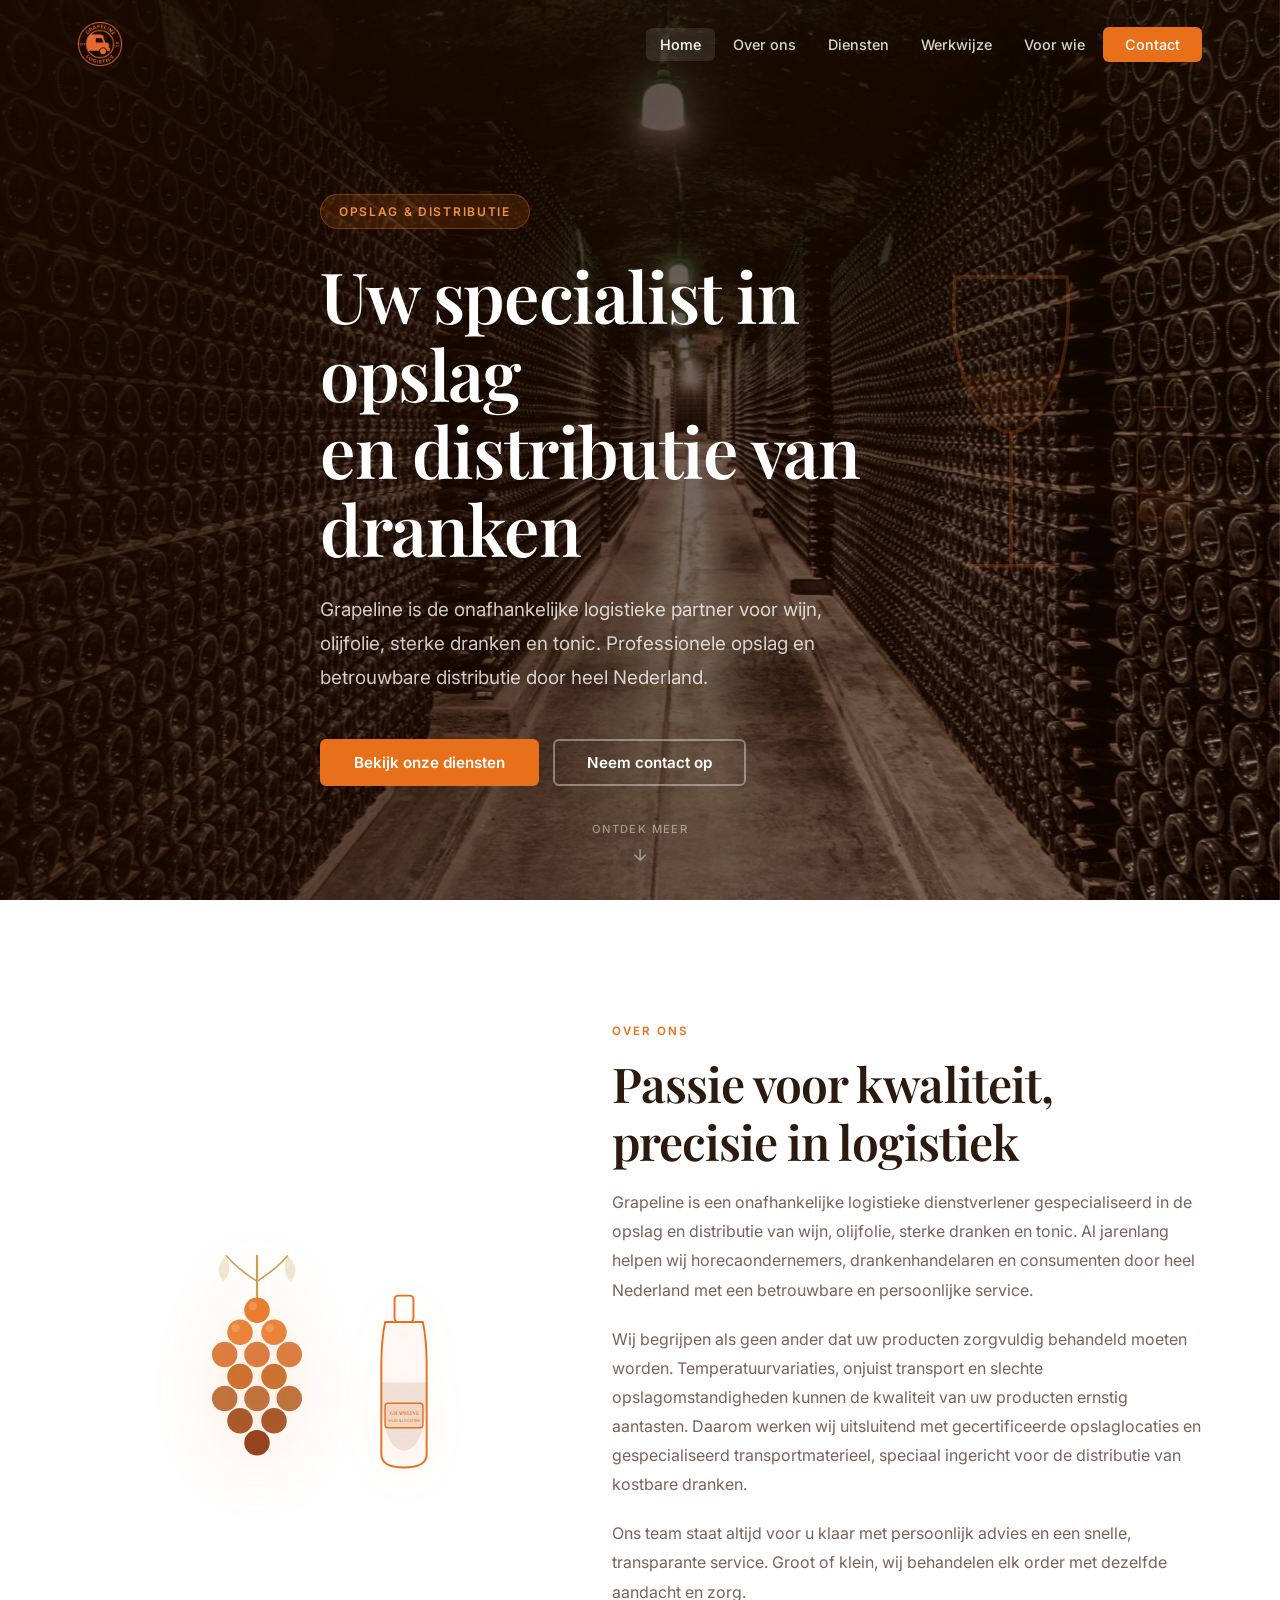
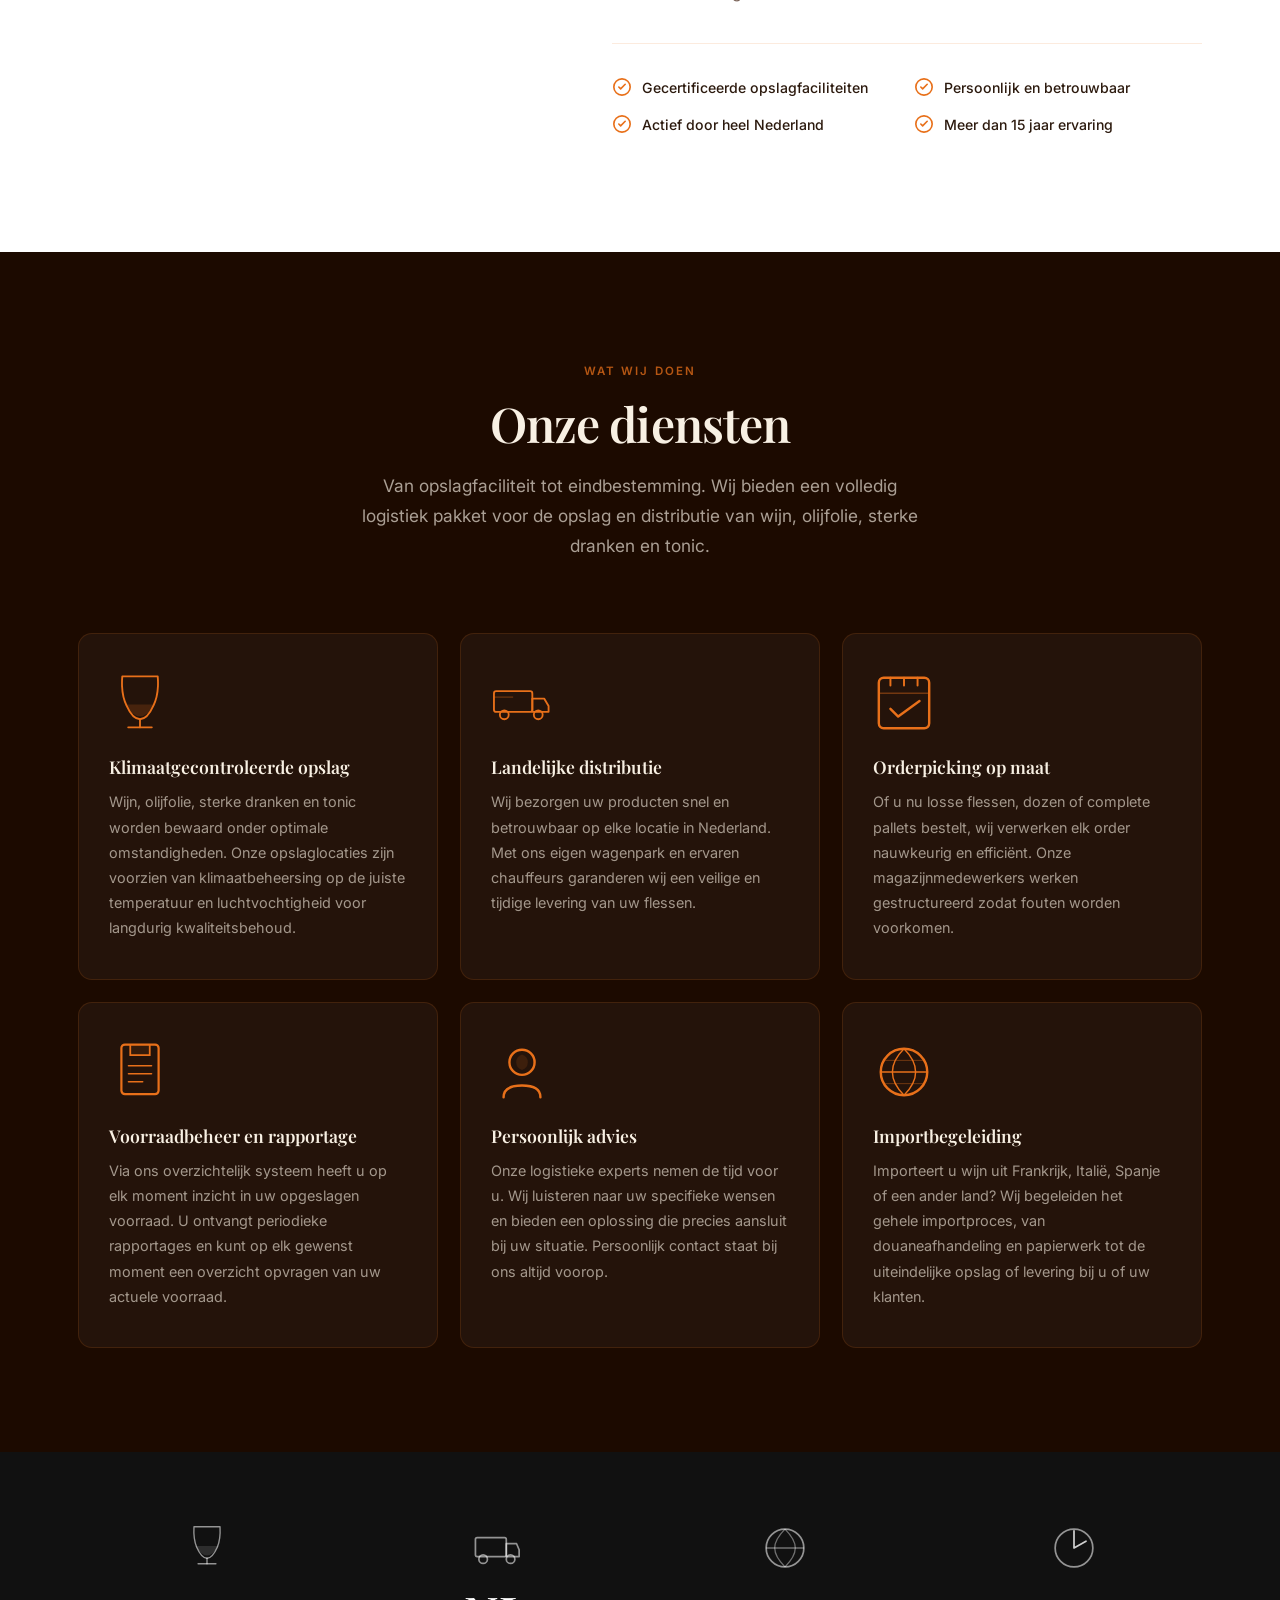
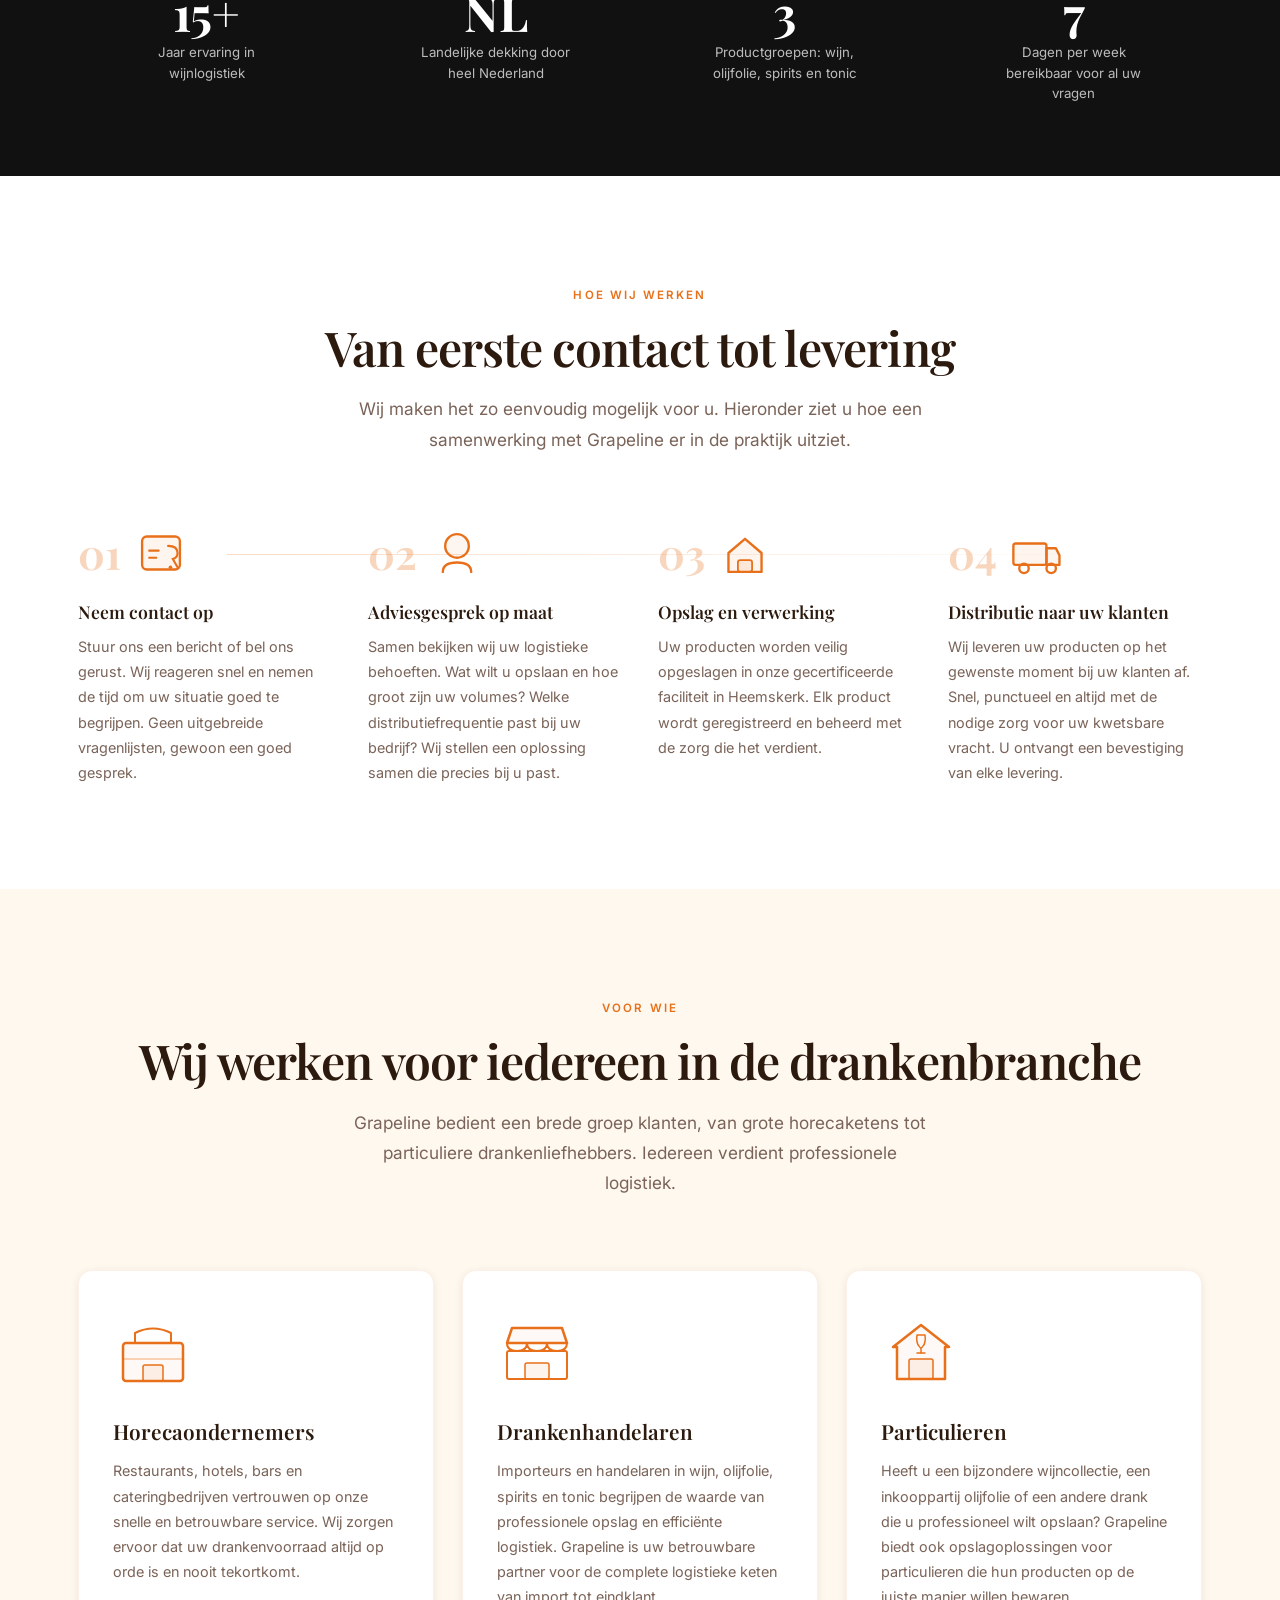
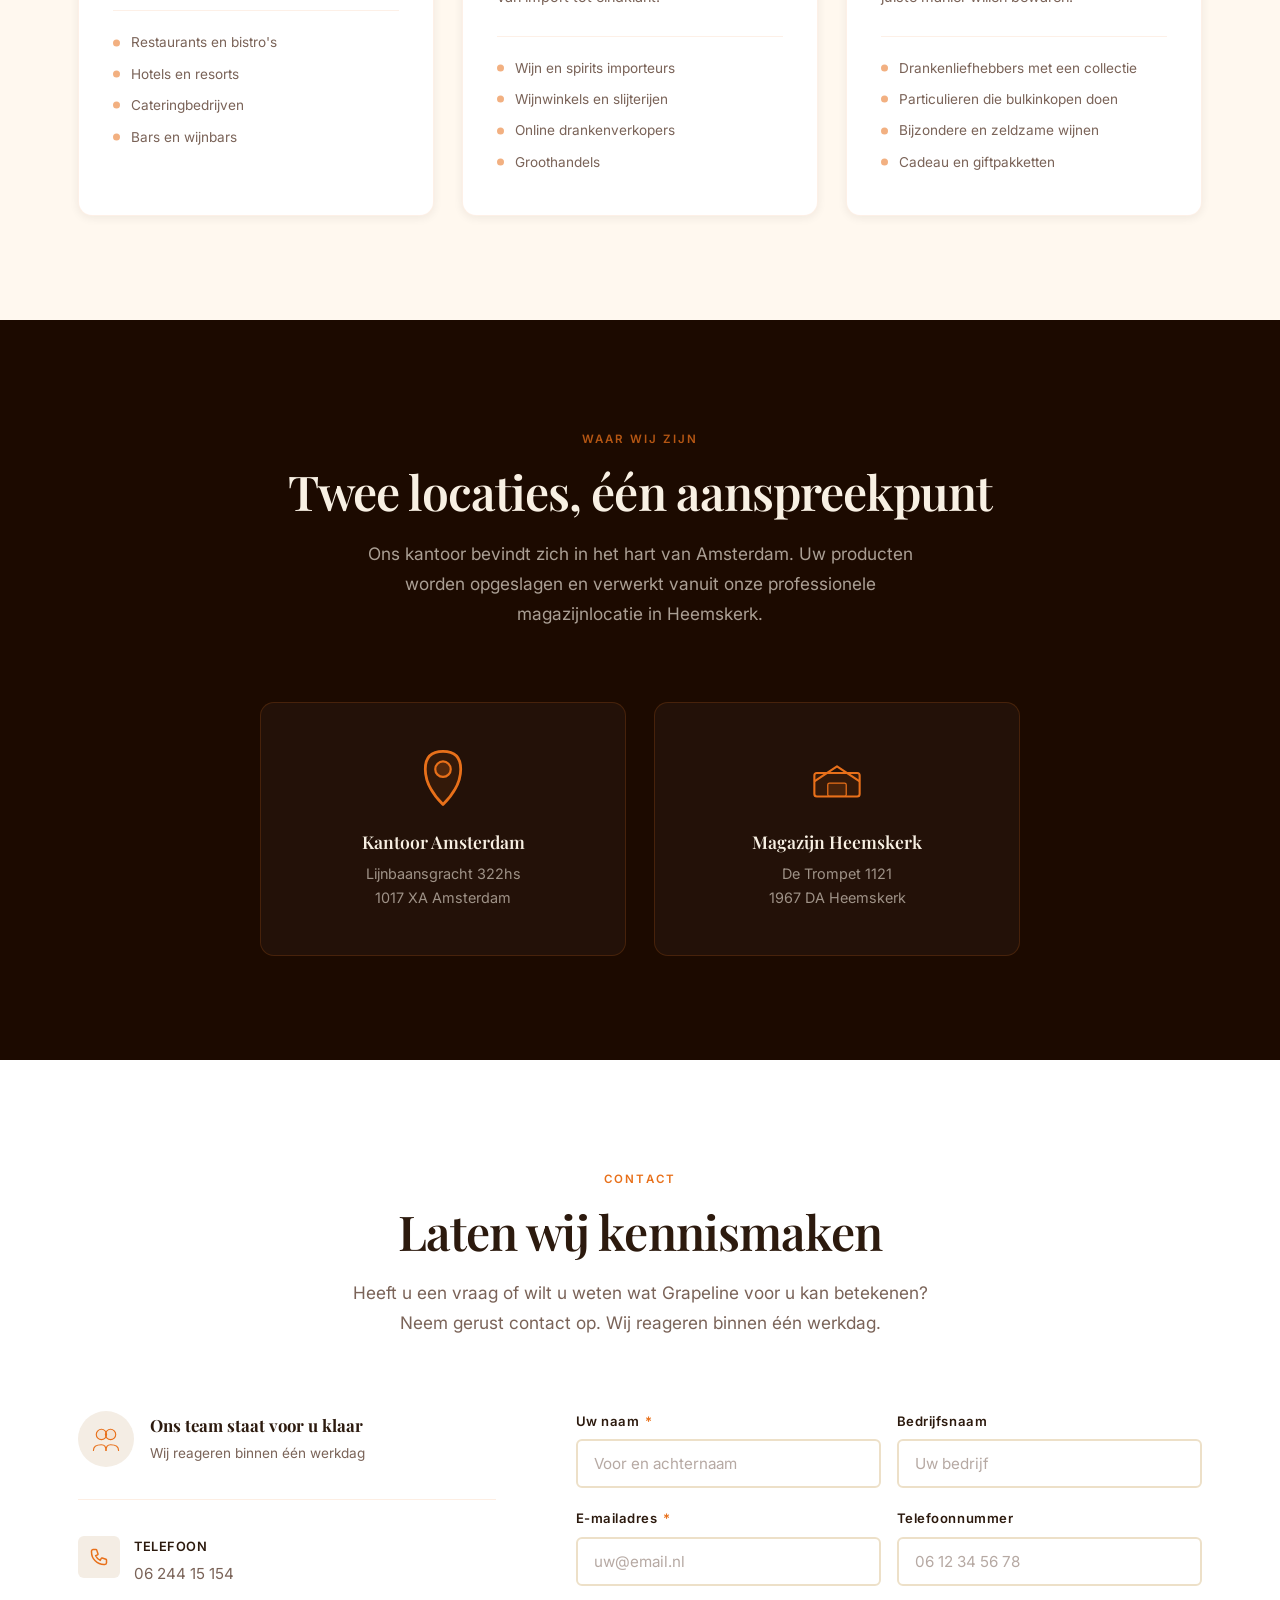
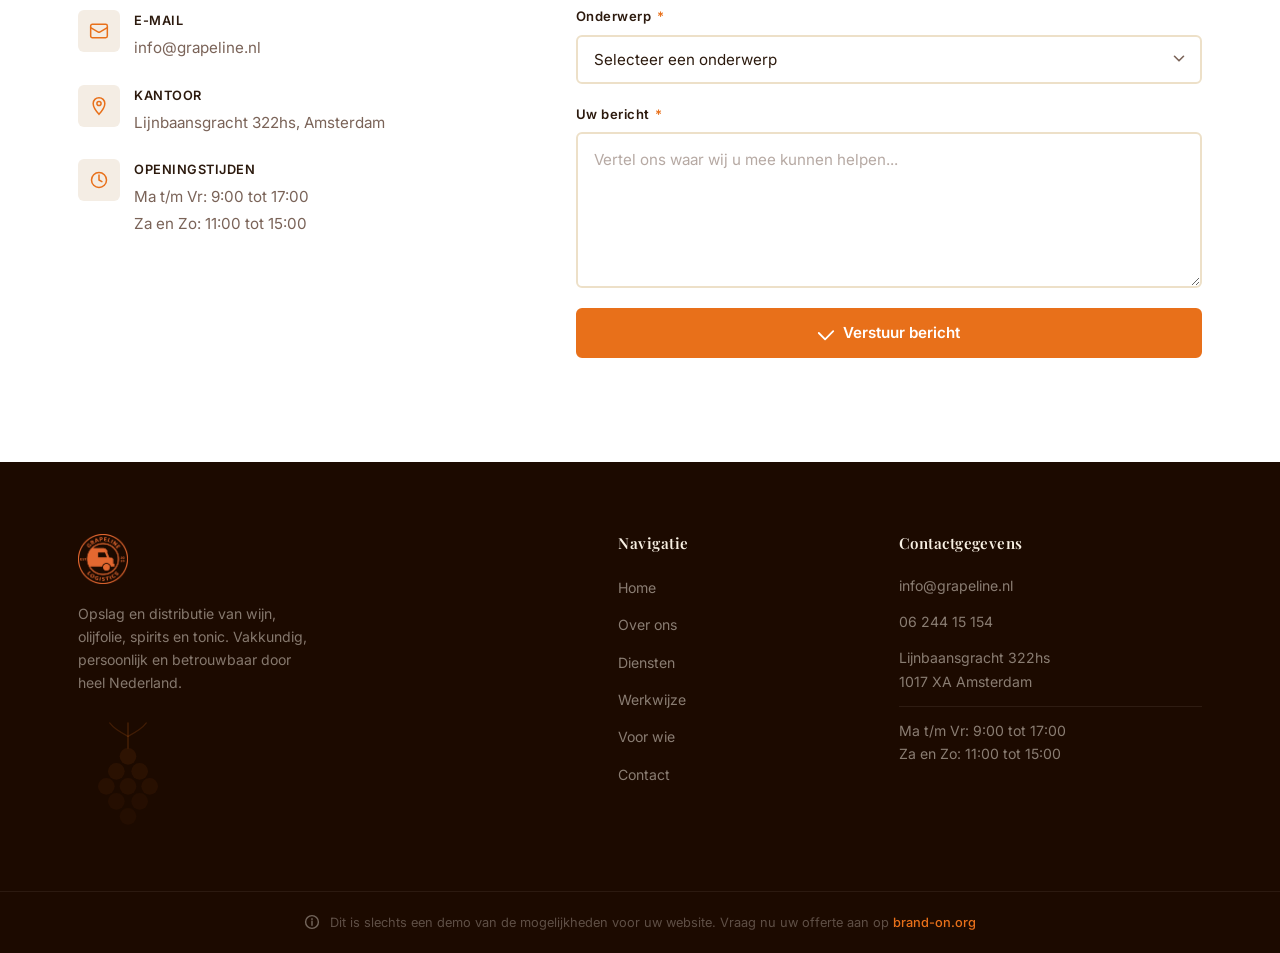
==== commit b38e988d: "Aanpassingen" ====
--- a/index.html
+++ b/index.html
@@ -3,8 +3,8 @@
 <head>
     <meta charset="UTF-8">
     <meta name="viewport" content="width=device-width, initial-scale=1.0">
-    <title>Grapeline | Wijn &amp; Logistiek</title>
-    <meta name="description" content="Grapeline is uw onafhankelijke logistieke specialist voor de opslag en distributie van wijn, olie en spirits door heel Nederland.">
+    <title>Grapeline | Opslag &amp; Distributie van Dranken</title>
+    <meta name="description" content="Grapeline is uw onafhankelijke logistieke specialist voor de opslag en distributie van wijn, olijfolie, sterke dranken en tonic door heel Nederland.">
     <link rel="preconnect" href="https://fonts.googleapis.com">
     <link rel="preconnect" href="https://fonts.gstatic.com" crossorigin>
     <link href="https://fonts.googleapis.com/css2?family=Playfair+Display:ital,wght@0,400;0,600;0,700;1,400&family=Inter:wght@300;400;500;600&display=swap" rel="stylesheet">
@@ -16,13 +16,7 @@
     <header class="header" id="header">
         <div class="header-inner container">
             <a href="#home" class="logo">
-                <svg class="logo-icon" viewBox="0 0 40 62" fill="none" xmlns="http://www.w3.org/2000/svg">
-                    <path d="M6 4 Q5 24 11 36 Q18 50 20 50 Q22 50 29 36 Q35 24 34 4 Z" stroke="#E8701A" stroke-width="2.5" fill="none" stroke-linejoin="round"/>
-                    <path d="M9 34 Q16 47 20 47 Q24 47 31 34 Z" fill="rgba(232,112,26,0.25)"/>
-                    <line x1="20" y1="50" x2="20" y2="58" stroke="#E8701A" stroke-width="2.5" stroke-linecap="round"/>
-                    <line x1="10" y1="58" x2="30" y2="58" stroke="#E8701A" stroke-width="2.5" stroke-linecap="round"/>
-                </svg>
-                <span class="logo-text">GRAPELINE</span>
+                <img src="cropped-Grapeline_Logo_Pumpkin-Orange_LC.png" alt="Grapeline" class="logo-img">
             </a>
 
             <button class="hamburger" id="hamburger" aria-label="Menu openen" aria-expanded="false">
@@ -66,9 +60,9 @@
 
         <div class="hero-content container">
             <div class="hero-text">
-                <span class="hero-badge">Wijn &amp; Logistiek</span>
-                <h1 class="hero-title">De logistieke specialist<br>voor wijn en spirits</h1>
-                <p class="hero-subtitle">Grapeline zorgt voor de perfecte opslag en distributie van uw flessen, van kelder tot klant. Door heel Nederland, met de zorg die uw product verdient.</p>
+                <span class="hero-badge">Opslag &amp; Distributie</span>
+                <h1 class="hero-title">Uw specialist in opslag<br>en distributie van dranken</h1>
+                <p class="hero-subtitle">Grapeline is de onafhankelijke logistieke partner voor wijn, olijfolie, sterke dranken en tonic. Professionele opslag en betrouwbare distributie door heel Nederland.</p>
                 <div class="hero-actions">
                     <a href="#diensten" class="btn btn-primary">Bekijk onze diensten</a>
                     <a href="#contact" class="btn btn-ghost">Neem contact op</a>
@@ -129,9 +123,9 @@
 
                 <div class="about-content" data-animate>
                     <span class="section-label">Over ons</span>
-                    <h2 class="section-title">Passie voor wijn,<br>precisie in logistiek</h2>
-                    <p class="about-text">Grapeline is een onafhankelijke logistieke dienstverlener met een oprechte passie voor wijn. Al jarenlang helpen wij horecaondernemers, wijnhandelaren en consumenten door heel Nederland met de professionele opslag en distributie van wijn, olie, spirits en tonic.</p>
-                    <p class="about-text">Wij begrijpen als geen ander dat uw product zorgvuldig behandeld moet worden. Temperatuurvariaties, onjuist transport en slechte opslagomstandigheden kunnen de kwaliteit van uw wijn ernstig aantasten. Daarom werken wij uitsluitend met gecertificeerde opslaglocaties en gespecialiseerd transportmaterieel dat speciaal is ingericht voor de distributie van wijn en andere kostbare dranken.</p>
+                    <h2 class="section-title">Passie voor kwaliteit,<br>precisie in logistiek</h2>
+                    <p class="about-text">Grapeline is een onafhankelijke logistieke dienstverlener gespecialiseerd in de opslag en distributie van wijn, olijfolie, sterke dranken en tonic. Al jarenlang helpen wij horecaondernemers, drankenhandelaren en consumenten door heel Nederland met een betrouwbare en persoonlijke service.</p>
+                    <p class="about-text">Wij begrijpen als geen ander dat uw producten zorgvuldig behandeld moeten worden. Temperatuurvariaties, onjuist transport en slechte opslagomstandigheden kunnen de kwaliteit van uw producten ernstig aantasten. Daarom werken wij uitsluitend met gecertificeerde opslaglocaties en gespecialiseerd transportmaterieel, speciaal ingericht voor de distributie van kostbare dranken.</p>
                     <p class="about-text">Ons team staat altijd voor u klaar met persoonlijk advies en een snelle, transparante service. Groot of klein, wij behandelen elk order met dezelfde aandacht en zorg.</p>
                     <div class="about-features">
                         <div class="about-feature">
@@ -174,7 +168,7 @@
             <div class="section-header" data-animate>
                 <span class="section-label section-label--light">Wat wij doen</span>
                 <h2 class="section-title section-title--light">Onze diensten</h2>
-                <p class="section-intro section-intro--light">Van de wijnkelder tot uw klant. Wij bieden een volledig logistiek pakket dat speciaal is ontworpen voor de wijn en drankenbranche.</p>
+                <p class="section-intro section-intro--light">Van opslagfaciliteit tot eindbestemming. Wij bieden een volledig logistiek pakket voor de opslag en distributie van wijn, olijfolie, sterke dranken en tonic.</p>
             </div>
             <div class="services-grid">
 
@@ -188,7 +182,7 @@
                         </svg>
                     </div>
                     <h3>Klimaatgecontroleerde opslag</h3>
-                    <p>Uw wijn wordt bewaard onder optimale omstandigheden. Onze opslaglocaties zijn voorzien van klimaatbeheersing op de juiste temperatuur en luchtvochtigheid voor langdurig kwaliteitsbehoud.</p>
+                    <p>Wijn, olijfolie, sterke dranken en tonic worden bewaard onder optimale omstandigheden. Onze opslaglocaties zijn voorzien van klimaatbeheersing op de juiste temperatuur en luchtvochtigheid voor langdurig kwaliteitsbehoud.</p>
                 </div>
 
                 <div class="service-card" data-animate>
@@ -264,7 +258,7 @@
     </section>
 
     <!-- STATS STRIP -->
-    <section class="stats section--orange" aria-label="Kerncijfers">
+    <section class="stats section--dark" aria-label="Kerncijfers">
         <div class="container">
             <div class="stats-grid">
                 <div class="stat-item" data-animate>
@@ -301,7 +295,7 @@
                         </svg>
                     </div>
                     <span class="stat-number">3</span>
-                    <span class="stat-label">Productcategorieën: wijn, olie en spirits</span>
+                    <span class="stat-label">Productgroepen: wijn, olijfolie, spirits en tonic</span>
                 </div>
                 <div class="stat-item" data-animate>
                     <div class="stat-graphic" aria-hidden="true">
@@ -354,7 +348,7 @@
                         </div>
                     </div>
                     <h3>Adviesgesprek op maat</h3>
-                    <p>Samen bekijken wij uw logistieke behoeften. Hoeveel wijn wilt u opslaan? Welke distributiefrequentie past bij uw bedrijf? Wij stellen een oplossing samen die precies bij u past.</p>
+                    <p>Samen bekijken wij uw logistieke behoeften. Wat wilt u opslaan en hoe groot zijn uw volumes? Welke distributiefrequentie past bij uw bedrijf? Wij stellen een oplossing samen die precies bij u past.</p>
                 </div>
 
                 <div class="process-step" data-animate>
@@ -396,8 +390,8 @@
         <div class="container">
             <div class="section-header" data-animate>
                 <span class="section-label">Voor wie</span>
-                <h2 class="section-title">Wij werken voor iedereen die van wijn houdt</h2>
-                <p class="section-intro">Grapeline bedient een brede groep klanten, van grote horecaketens tot particuliere wijnliefhebbers. Iedereen verdient professionele wijnlogistiek.</p>
+                <h2 class="section-title">Wij werken voor iedereen in de drankenbranche</h2>
+                <p class="section-intro">Grapeline bedient een brede groep klanten, van grote horecaketens tot particuliere drankenliefhebbers. Iedereen verdient professionele logistiek.</p>
             </div>
             <div class="clients-grid">
 
@@ -411,7 +405,7 @@
                         </svg>
                     </div>
                     <h3>Horecaondernemers</h3>
-                    <p>Restaurants, hotels, bars en cateringbedrijven vertrouwen op onze snelle en betrouwbare service. Wij zorgen ervoor dat uw wijnkaart altijd op orde is en uw voorraad nooit tekortkomt.</p>
+                    <p>Restaurants, hotels, bars en cateringbedrijven vertrouwen op onze snelle en betrouwbare service. Wij zorgen ervoor dat uw drankenvoorraad altijd op orde is en nooit tekortkomt.</p>
                     <ul class="client-list">
                         <li>Restaurants en bistro's</li>
                         <li>Hotels en resorts</li>
@@ -429,12 +423,12 @@
                             <rect x="28" y="50" width="24" height="16" rx="2" fill="rgba(232,112,26,0.08)" stroke="#E8701A" stroke-width="1.5"/>
                         </svg>
                     </div>
-                    <h3>Wijnhandelaren</h3>
-                    <p>Importeurs en wijnhandelaren begrijpen de waarde van professionele opslag en efficiënte logistiek. Grapeline is uw betrouwbare partner voor de complete logistieke keten van import tot eindklant.</p>
+                    <h3>Drankenhandelaren</h3>
+                    <p>Importeurs en handelaren in wijn, olijfolie, spirits en tonic begrijpen de waarde van professionele opslag en efficiënte logistiek. Grapeline is uw betrouwbare partner voor de complete logistieke keten van import tot eindklant.</p>
                     <ul class="client-list">
-                        <li>Wijnimporteurs</li>
+                        <li>Wijn en spirits importeurs</li>
                         <li>Wijnwinkels en slijterijen</li>
-                        <li>Online wijnverkopers</li>
+                        <li>Online drankenverkopers</li>
                         <li>Groothandels</li>
                     </ul>
                 </div>
@@ -450,9 +444,9 @@
                         </svg>
                     </div>
                     <h3>Particulieren</h3>
-                    <p>Bent u een wijnliefhebber met een bijzondere collectie die u professioneel wilt opslaan? Grapeline biedt ook opslagoplossingen voor particulieren die hun wijn op de juiste manier willen bewaren.</p>
+                    <p>Heeft u een bijzondere wijncollectie, een inkooppartij olijfolie of een andere drank die u professioneel wilt opslaan? Grapeline biedt ook opslagoplossingen voor particulieren die hun producten op de juiste manier willen bewaren.</p>
                     <ul class="client-list">
-                        <li>Wijnliefhebbers met een collectie</li>
+                        <li>Drankenliefhebbers met een collectie</li>
                         <li>Particulieren die bulkinkopen doen</li>
                         <li>Bijzondere en zeldzame wijnen</li>
                         <li>Cadeau en giftpakketten</li>
@@ -510,13 +504,15 @@
                     <div class="contact-person">
                         <div class="contact-person-icon" aria-hidden="true">
                             <svg viewBox="0 0 56 56" fill="none" xmlns="http://www.w3.org/2000/svg">
-                                <circle cx="28" cy="20" r="12" stroke="#E8701A" stroke-width="2" fill="rgba(232,112,26,0.08)"/>
-                                <path d="M10 50 Q10 38 28 38 Q46 38 46 50" stroke="#E8701A" stroke-width="2" stroke-linecap="round" fill="none"/>
+                                <circle cx="20" cy="20" r="9" stroke="#E8701A" stroke-width="2" fill="rgba(232,112,26,0.08)"/>
+                                <circle cx="36" cy="20" r="9" stroke="#E8701A" stroke-width="2" fill="rgba(232,112,26,0.08)"/>
+                                <path d="M6 48 Q6 38 20 38 Q28 38 28 48" stroke="#E8701A" stroke-width="2" stroke-linecap="round" fill="none"/>
+                                <path d="M28 48 Q28 38 36 38 Q50 38 50 48" stroke="#E8701A" stroke-width="2" stroke-linecap="round" fill="none"/>
                             </svg>
                         </div>
                         <div>
-                            <strong>Hans Zandstra</strong>
-                            <span>Directeur Grapeline</span>
+                            <strong>Ons team staat voor u klaar</strong>
+                            <span>Wij reageren binnen één werkdag</span>
                         </div>
                     </div>
                     <div class="contact-items">
@@ -634,15 +630,9 @@
                 <div class="footer-grid">
                     <div class="footer-brand">
                         <a href="#home" class="logo">
-                            <svg class="logo-icon" viewBox="0 0 40 62" fill="none" xmlns="http://www.w3.org/2000/svg">
-                                <path d="M6 4 Q5 24 11 36 Q18 50 20 50 Q22 50 29 36 Q35 24 34 4 Z" stroke="#E8701A" stroke-width="2.5" fill="none" stroke-linejoin="round"/>
-                                <path d="M9 34 Q16 47 20 47 Q24 47 31 34 Z" fill="rgba(232,112,26,0.25)"/>
-                                <line x1="20" y1="50" x2="20" y2="58" stroke="#E8701A" stroke-width="2.5" stroke-linecap="round"/>
-                                <line x1="10" y1="58" x2="30" y2="58" stroke="#E8701A" stroke-width="2.5" stroke-linecap="round"/>
-                            </svg>
-                            <span class="logo-text">GRAPELINE</span>
+                            <img src="cropped-Grapeline_Logo_Pumpkin-Orange_LC.png" alt="Grapeline" class="logo-img logo-img--footer">
                         </a>
-                        <p class="footer-tagline">Wijn en logistiek. Vakkundig, persoonlijk en betrouwbaar door heel Nederland.</p>
+                        <p class="footer-tagline">Opslag en distributie van wijn, olijfolie, spirits en tonic. Vakkundig, persoonlijk en betrouwbaar door heel Nederland.</p>
                         <div class="footer-grapes" aria-hidden="true">
                             <svg viewBox="0 0 120 140" fill="none" xmlns="http://www.w3.org/2000/svg">
                                 <path d="M60 6 Q60 26 60 36" stroke="rgba(232,112,26,0.3)" stroke-width="2" fill="none" stroke-linecap="round"/>
--- a/css/style.css
+++ b/css/style.css
@@ -224,23 +224,18 @@
 .logo {
     display: flex;
     align-items: center;
-    gap: 11px;
     flex-shrink: 0;
     text-decoration: none;
 }
 
-.logo-icon {
-    width: 30px;
-    height: 46px;
-}
-
-.logo-text {
-    font-family: var(--font-display);
-    font-size: 1.25rem;
-    font-weight: 700;
-    color: var(--white);
-    letter-spacing: 0.06em;
-    line-height: 1;
+.logo-img {
+    height: 44px;
+    width: auto;
+    display: block;
+}
+
+.logo-img--footer {
+    height: 50px;
 }
 
 /* Nav */
@@ -452,7 +447,7 @@
    ============================================ */
 .about-grid {
     display: grid;
-    grid-template-columns: 420px 1fr;
+    grid-template-columns: 1fr 1.3fr;
     gap: 80px;
     align-items: center;
 }
@@ -548,8 +543,8 @@
 }
 
 .service-card:hover {
-    background: rgba(232, 112, 26, 0.07);
-    border-color: rgba(232, 112, 26, 0.35);
+    background: rgba(255, 255, 255, 0.06);
+    border-color: rgba(232, 112, 26, 0.3);
     transform: translateY(-5px);
 }
 
@@ -586,6 +581,7 @@
    ============================================ */
 .stats {
     padding: 72px 0;
+    background: #111111;
 }
 
 .stats-grid {
@@ -716,7 +712,7 @@
 .client-card:hover {
     transform: translateY(-5px);
     box-shadow: var(--shadow-md);
-    border-color: rgba(232, 112, 26, 0.28);
+    border-color: rgba(44, 26, 14, 0.15);
 }
 
 .client-icon {
@@ -824,7 +820,7 @@
    ============================================ */
 .contact-grid {
     display: grid;
-    grid-template-columns: 380px 1fr;
+    grid-template-columns: 1fr 1.5fr;
     gap: 80px;
     align-items: start;
 }
@@ -842,7 +838,7 @@
 .contact-person-icon {
     width: 56px;
     height: 56px;
-    background: var(--orange-glow);
+    background: #F4EDE4;
     border-radius: 50%;
     display: flex;
     align-items: center;
@@ -882,7 +878,7 @@
 .contact-item-icon {
     width: 42px;
     height: 42px;
-    background: var(--orange-glow);
+    background: #F4EDE4;
     border-radius: var(--radius-sm);
     display: flex;
     align-items: center;
@@ -1188,7 +1184,7 @@
    ============================================ */
 @media (max-width: 1024px) {
     .about-grid {
-        grid-template-columns: 340px 1fr;
+        grid-template-columns: 1fr 1.2fr;
         gap: 52px;
     }
 
@@ -1211,7 +1207,7 @@
     }
 
     .contact-grid {
-        grid-template-columns: 320px 1fr;
+        grid-template-columns: 1fr 1.4fr;
         gap: 52px;
     }
 }
@@ -1220,7 +1216,10 @@
    RESPONSIVE — MOBILE (≤ 768px)
    ============================================ */
 @media (max-width: 768px) {
-    .section { padding: 72px 0; }
+    .section { padding: 64px 0; }
+
+    /* Header: smaller logo on mobile */
+    .logo-img { height: 36px; }
 
     /* Header: show hamburger */
     .hamburger { display: flex; }
@@ -1241,19 +1240,23 @@
 
     .nav-list {
         flex-direction: column;
-        gap: 6px;
+        gap: 4px;
         text-align: center;
+        padding: 20px;
+        width: 100%;
     }
 
     .nav-link {
-        font-size: 1.5rem;
-        padding: 12px 28px;
+        font-size: 1.35rem;
+        padding: 14px 28px;
+        display: block;
     }
 
     .nav-link--cta {
-        font-size: 1.3rem;
-        padding: 12px 36px;
-        margin-top: 8px;
+        font-size: 1.2rem;
+        padding: 14px 36px;
+        margin-top: 12px;
+        display: inline-flex;
     }
 
     /* Hero */
@@ -1270,7 +1273,7 @@
     .about-visual { display: none; }
 
     /* Services */
-    .services-grid { grid-template-columns: 1fr; }
+    .services-grid { grid-template-columns: repeat(2, 1fr); }
 
     /* Stats */
     .stats-grid {
@@ -1304,16 +1307,27 @@
    RESPONSIVE — SMALL MOBILE (≤ 480px)
    ============================================ */
 @media (max-width: 480px) {
-    .container { padding: 0 20px; }
-
-    .stats-grid { grid-template-columns: 1fr; }
-
-    .stat-number { font-size: 2.6rem; }
-
-    .hero-title { font-size: 2.4rem; }
-
-    .section-title { font-size: 1.9rem; }
+    .container { padding: 0 18px; }
+
+    .logo-img { height: 32px; }
+
+    .services-grid { grid-template-columns: 1fr; }
+    .stats-grid { grid-template-columns: repeat(2, 1fr); }
+
+    .stat-number { font-size: 2.4rem; }
+
+    .hero-title { font-size: 2.2rem; }
+    .hero-subtitle { font-size: 0.97rem; }
+
+    .section-title { font-size: 1.8rem; }
+    .section-header { margin-bottom: 48px; }
+
+    .hero-actions .btn { width: 100%; justify-content: center; }
 
     .client-card,
-    .service-card { padding: 30px 22px; }
-}
+    .service-card { padding: 28px 20px; }
+
+    .process-step { padding: 0; }
+
+    .contact-person { flex-direction: column; text-align: center; }
+}
